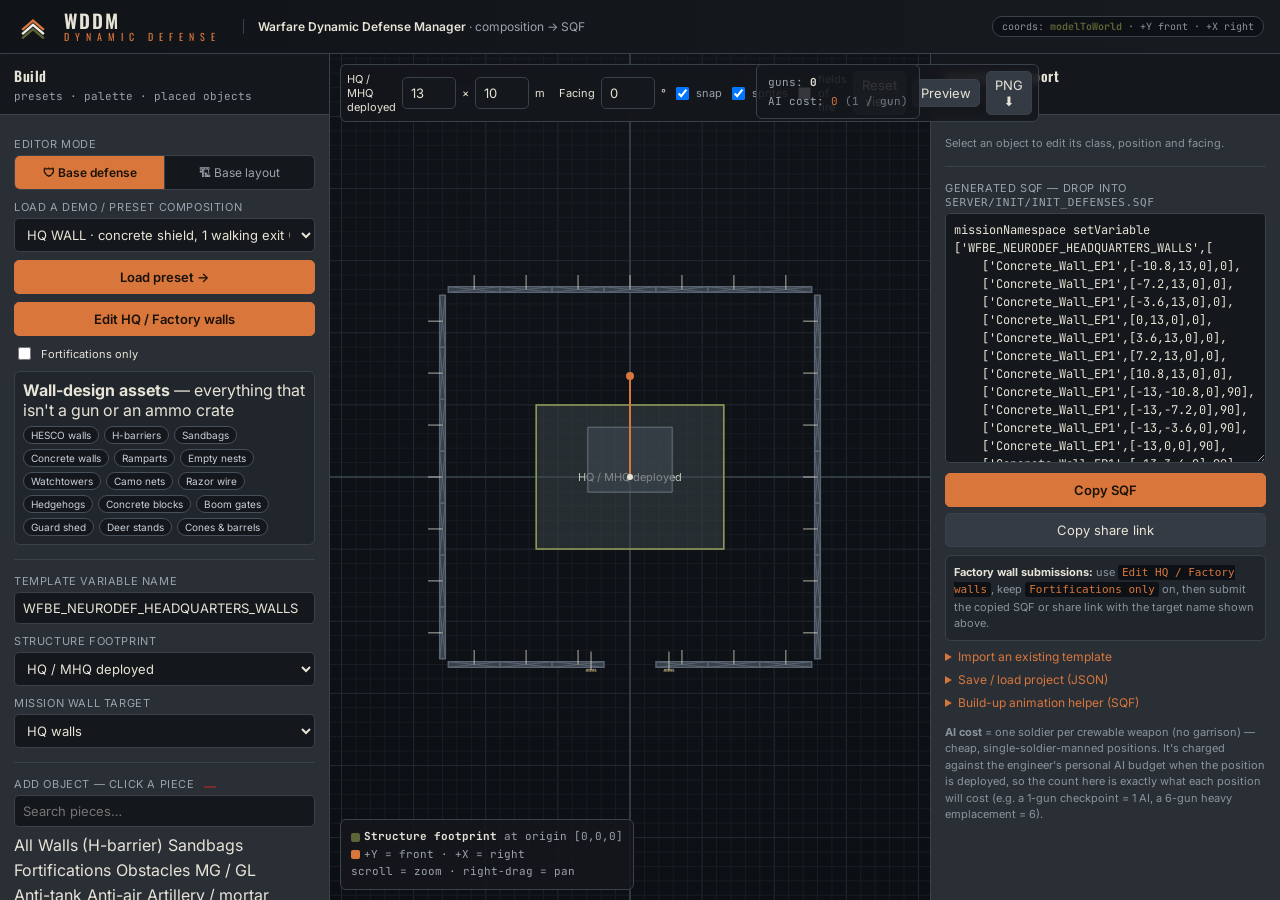
==== index.html @ ba1d8d40 "feat: inline thumbnail piece picker replaces native select" ====
<!DOCTYPE html>
<html lang="en">
<head>
<meta charset="UTF-8">
<meta name="viewport" content="width=device-width, initial-scale=1.0">
<title>WDDM — Warfare Dynamic Defense Manager</title>
<link rel="icon" type="image/png" sizes="32x32" href="assets/brand/favicon/favicon-32.png">
<link rel="icon" href="assets/brand/favicon/favicon.ico">
<meta name="description" content="Browser-based top-down composition editor for Arma Warfare defense templates — drag-and-drop layout, live SQF export, crew-cost estimator. Offline, single-file, MIT.">
<meta property="og:title" content="WDDM — Warfare Dynamic Defense Manager">
<meta property="og:description" content="Visual composition editor for Arma Warfare defense templates. Drag, rotate, export SQF.">
<meta property="og:image" content="docs/img/banner.png">
<meta property="og:type" content="website">
<link rel="preconnect" href="https://fonts.googleapis.com">
<link rel="preconnect" href="https://fonts.gstatic.com" crossorigin>
<link href="https://fonts.googleapis.com/css2?family=Oswald:wght@400;500;600&family=Inter:wght@400;500;600&family=JetBrains+Mono:wght@400;500&display=swap" rel="stylesheet">
<style>
  :root{
    --gunmetal:#14171B; --steel:#2A2F36; --steel2:#343b44;
    --olive:#5C6536; --bone:#E7E3D6; --orange:#D9763C; --orange-deep:#B85F2A;
    --chalk:#F2EFE8; --line:#39414b; --danger:#c0392b;
  }
  *{box-sizing:border-box}
  html,body{margin:0;height:100%;font-family:Inter,system-ui,Segoe UI,Arial,sans-serif;background:var(--gunmetal);color:var(--bone);overflow:hidden}
  h1,h2{font-family:Oswald,Inter,sans-serif;font-weight:600;letter-spacing:.5px;margin:0}
  /* ---- Brand bar ---- */
  .brandbar{height:54px;display:flex;align-items:center;gap:14px;padding:0 16px;
    background:linear-gradient(90deg,#101317 0%,#171b20 100%);border-bottom:1px solid var(--line);position:relative;z-index:5}
  .brandbar .mark{width:34px;height:34px;flex:0 0 auto}
  .brandbar .word{display:flex;flex-direction:column;line-height:1}
  .brandbar .word .t1{font-family:Oswald,sans-serif;font-weight:600;font-size:19px;letter-spacing:2px;color:var(--bone)}
  .brandbar .word .t2{font-family:Oswald,sans-serif;font-weight:400;font-size:10px;letter-spacing:6px;color:var(--orange);margin-top:2px}
  .brandbar .tool{margin-left:8px;padding-left:14px;border-left:1px solid var(--line);font-size:12px;color:#9aa3ad}
  .brandbar .tool b{color:var(--bone);font-weight:600}
  .brandbar .spacer{flex:1}
  .brandbar .chip{font-family:'JetBrains Mono',monospace;font-size:10px;color:#8b939c;border:1px solid var(--line);
    border-radius:10px;padding:3px 9px;background:#0d1014}
  .brandbar .chip b{color:var(--olive)}
  .app{display:grid;grid-template-columns:330px 1fr 350px;height:calc(100% - 54px)}
  .panel{background:var(--steel);border-right:1px solid var(--line);display:flex;flex-direction:column;min-height:0}
  .panel.right{border-right:none;border-left:1px solid var(--line)}
  .panel header{padding:11px 14px;border-bottom:1px solid var(--line);background:var(--gunmetal)}
  .panel header h2{font-size:14px}
  .panel header .sub{font-size:11px;color:#9aa3ad;margin-top:3px;font-family:'JetBrains Mono',monospace}
  .scroll{overflow:auto;padding:12px 14px;flex:1;min-height:0}
  .stage{position:relative;background:radial-gradient(120% 120% at 50% 0%,#11151a 0%,#0b0e12 100%);min-height:0}
  canvas{display:block;width:100%;height:100%;cursor:crosshair}
  label{display:block;font-size:11px;text-transform:uppercase;letter-spacing:.6px;color:#9aa3ad;margin:10px 0 4px}
  input,select,textarea,button{font-family:inherit;font-size:13px}
  input[type=text],input[type=number],select,textarea{
    width:100%;background:var(--gunmetal);border:1px solid var(--line);color:var(--bone);
    border-radius:5px;padding:7px 8px;outline:none}
  input:focus,select:focus,textarea:focus{border-color:var(--orange)}
  textarea{resize:vertical;font-family:'JetBrains Mono',ui-monospace,monospace;font-size:12px;line-height:1.5}
  button{cursor:pointer;background:var(--steel2);color:var(--bone);border:1px solid var(--line);border-radius:5px;padding:8px 10px}
  button:hover{border-color:var(--orange)}
  button.primary{background:var(--orange);border-color:var(--orange);color:#1a1208;font-weight:600}
  button.primary:hover{background:var(--orange-deep);border-color:var(--orange-deep)}
  button.danger{border-color:var(--danger);color:#e88}
  button.danger:hover{background:var(--danger);color:#fff}
  .row{display:flex;gap:8px}.row>*{flex:1}
  .btnbar{display:flex;gap:8px;flex-wrap:wrap;margin-top:10px}
  .obj-list{list-style:none;margin:0;padding:0}
  .obj-list li{padding:7px 8px;border:1px solid var(--line);border-radius:5px;margin-bottom:6px;cursor:pointer;
    display:flex;justify-content:space-between;align-items:center;gap:6px;background:var(--gunmetal)}
  .obj-list li.sel{border-color:var(--orange);background:#1c1a14}
  .obj-list li .nm{font-family:'JetBrains Mono',monospace;font-size:11px;white-space:nowrap;overflow:hidden;text-overflow:ellipsis}
  .obj-list li .xy{font-size:10px;color:#8b939c;font-family:'JetBrains Mono',monospace;white-space:nowrap}
  .hint{font-size:11px;color:#8b939c;line-height:1.5;margin-top:8px}
  .hint code{background:#0d1014;padding:1px 4px;border-radius:3px;color:var(--orange)}
  .modebox{border:1px solid var(--line);border-radius:6px;background:#20262c;padding:8px;margin-top:8px}
  .modebox.active{border-color:var(--orange);background:#251f18;color:#b8c0c8}
  .modebox b{color:var(--bone)}
  .asset-list{display:flex;flex-wrap:wrap;gap:5px;margin-top:6px}
  .asset-list span{font-size:10px;border:1px solid #46505b;border-radius:10px;padding:2px 7px;color:#c8d0d8;background:#14171B}
  .inline-check{display:flex;align-items:center;gap:7px;margin:8px 0 0;text-transform:none;letter-spacing:0;color:var(--bone)}
  .inline-check input{width:auto}
  .grid3{display:grid;grid-template-columns:1fr 1fr 1fr;gap:8px}
  .badge{display:inline-block;font-size:10px;background:var(--olive);color:var(--chalk);padding:1px 6px;border-radius:10px;margin-left:6px}
  .toolbar{position:absolute;top:10px;left:10px;display:flex;gap:6px;background:rgba(20,23,27,.86);
    border:1px solid var(--line);border-radius:6px;padding:6px;backdrop-filter:blur(4px);font-size:11px;align-items:center}
  .toolbar button{padding:5px 8px}
  .legend{position:absolute;bottom:10px;left:10px;background:rgba(20,23,27,.86);border:1px solid var(--line);
    border-radius:6px;padding:8px 10px;font-size:11px;color:#9aa3ad;font-family:'JetBrains Mono',monospace;line-height:1.6}
  .legend b{color:var(--bone)}
  .swatch{display:inline-block;width:9px;height:9px;border-radius:2px;vertical-align:middle;margin-right:4px}
  .crewbox{position:absolute;top:10px;right:10px;background:rgba(20,23,27,.86);border:1px solid var(--line);
    border-radius:6px;padding:8px 11px;font-size:11px;font-family:'JetBrains Mono',monospace;line-height:1.7;color:#9aa3ad}
  .crewbox b{color:var(--bone)} .crewbox .ai{color:var(--orange)}
  .divider{height:1px;background:var(--line);margin:14px 0}
  .segmented{display:flex;border:1px solid var(--line);border-radius:6px;overflow:hidden;margin-top:4px}
  .segmented button{flex:1;border:none;border-radius:0;background:var(--gunmetal);padding:9px 6px;font-size:12px;color:#9aa3ad}
  .segmented button+button{border-left:1px solid var(--line)}
  .segmented button:hover{color:var(--bone)}
  .segmented button.on{background:var(--orange);color:#1a1208;font-weight:600}
  .copybtn{margin-top:6px}
  .warn{color:var(--orange)}
  details{margin-top:8px}
  summary{cursor:pointer;font-size:12px;color:var(--orange)}
  ::-webkit-scrollbar{width:10px;height:10px}
  ::-webkit-scrollbar-thumb{background:var(--steel2);border-radius:6px}
  ::-webkit-scrollbar-track{background:transparent}
  .pick-search{display:flex;align-items:center;gap:7px;margin-top:4px}
  .pick-search input{flex:1}
  .pick-cats{display:flex;flex-wrap:wrap;gap:5px;margin:8px 0}
  .pick-cats .chip{cursor:pointer}
  .pick-scroll{max-height:264px;overflow:auto;border:1px solid var(--line);border-radius:6px;padding:6px;background:#0e1115}
  .pick-cat-h{font-size:10px;text-transform:uppercase;letter-spacing:.6px;color:#9aa3ad;margin:6px 2px 4px}
  .pick-grid{display:grid;grid-template-columns:repeat(3,1fr);gap:6px}
  .pick-tile{position:relative;padding:0;border:1px solid var(--line);border-radius:5px;background:var(--gunmetal);
    cursor:pointer;overflow:hidden;display:flex;flex-direction:column}
  .pick-tile:hover{border-color:var(--orange)}
  .pick-tile img{width:100%;height:52px;object-fit:contain;background:#11141a;display:block}
  .pick-lab{font-family:'JetBrains Mono',monospace;font-size:9px;color:#c8d0d8;padding:3px 4px;
    white-space:nowrap;overflow:hidden;text-overflow:ellipsis;border-top:1px solid var(--steel);text-align:left}
  .pick-wpn{position:absolute;top:2px;right:2px;background:rgba(20,23,27,.85);color:var(--orange);
    font-size:9px;border-radius:8px;padding:0 5px;line-height:15px}
  .pick-empty{font-size:11px;color:#8b939c;padding:10px}
  .modal-back{position:fixed;inset:0;background:rgba(8,10,13,.6);display:none;align-items:center;
    justify-content:center;z-index:30;backdrop-filter:blur(3px)}
  .modal-back.open{display:flex}
  .modal{width:760px;max-width:94vw;max-height:86vh;background:var(--steel);border:1px solid var(--line);
    border-radius:8px;display:flex;flex-direction:column;overflow:hidden}
  .modal-head{display:flex;align-items:center;gap:10px;padding:10px 12px;border-bottom:1px solid var(--line);background:var(--gunmetal)}
  .modal-head h2{font-size:15px}.modal-head .x{cursor:pointer;color:#9aa3ad;font-size:20px;line-height:1;background:none;border:none}
  .modal-body{display:flex;min-height:0;flex:1}
  .modal-side{width:150px;border-right:1px solid var(--line);overflow:auto;padding:8px 6px;display:flex;flex-direction:column;gap:3px}
  .modal-side .chip{cursor:pointer;text-align:left}
  .modal-grid-wrap{flex:1;overflow:auto;padding:10px}
  .modal .pick-grid{grid-template-columns:repeat(5,1fr)}
</style>
</head>
<body>

<!-- ====== Brand bar ====== -->
<div class="brandbar">
  <svg class="mark" viewBox="0 0 96 96" aria-label="Miksuu's Warfare">
    <g fill="none" stroke-width="7" stroke-linecap="square" stroke-linejoin="miter">
      <polyline points="20,54 48,30 76,54" stroke="#D9763C"/>
      <polyline points="20,66 48,42 76,66" stroke="#F2EFE8"/>
      <polyline points="20,78 48,54 76,78" stroke="#5C6536"/>
    </g>
  </svg>
  <div class="word"><span class="t1">WDDM</span><span class="t2">DYNAMIC DEFENSE</span></div>
  <div class="tool"><b>Warfare Dynamic Defense Manager</b> · composition → SQF</div>
  <div class="spacer"></div>
  <div class="chip">coords: <b>modelToWorld</b> · +Y front · +X right</div>
</div>

<div class="app">

  <!-- LEFT: presets + palette + objects -->
  <div class="panel">
    <header>
      <h2>Build</h2>
      <div class="sub">presets · palette · placed objects</div>
    </header>
    <div class="scroll">
      <label>Editor mode</label>
      <div class="segmented">
        <button id="modeDefense" class="on" title="Design defenses, walls and emplacements around one structure">🛡 Base defense</button>
        <button id="modeBase" title="Lay out a whole base — barracks, factories, radars — around the HQ">🏗 Base layout</button>
      </div>

      <label>Load a demo / preset composition</label>
      <select id="preset"></select>
      <button class="primary" id="loadPreset" style="width:100%;margin-top:8px">Load preset →</button>
      <div id="defenseCtrlsA">
      <button class="primary" id="wallModeBtn" style="width:100%;margin-top:8px">Edit HQ / Factory walls</button>
      <label class="inline-check" title="Filters the palette to empty fortification objects and blocks known guns/ammo while wall mode is active">
        <input id="fortOnly" type="checkbox"> Fortifications only
      </label>
      <div class="modebox" id="wallModeInfo">
        <b>Wall-design assets</b> — everything that isn't a gun or an ammo crate
        <div class="asset-list">
          <span>HESCO walls</span><span>H-barriers</span><span>Sandbags</span><span>Concrete walls</span>
          <span>Ramparts</span><span>Empty nests</span><span>Watchtowers</span><span>Camo nets</span>
          <span>Razor wire</span><span>Hedgehogs</span><span>Concrete blocks</span><span>Boom gates</span>
          <span>Guard shed</span><span>Deer stands</span><span>Cones &amp; barrels</span>
        </div>
      </div>
      </div><!-- /defenseCtrlsA -->

      <div class="divider"></div>

      <label>Template variable name</label>
      <input id="tplName" type="text" value="WFBE_NEURODEF_BARRACKS_WALLS">

      <div id="defenseCtrlsB">
      <label style="margin-top:10px">Structure footprint</label>
      <select id="structureType">
        <option value="pad">Generic deploy pad</option>
        <option value="hq">HQ / MHQ deployed</option>
        <option value="barracks">Barracks</option>
        <option value="light">Light Factory</option>
        <option value="heavy">Heavy Factory</option>
        <option value="aircraft">Aircraft Factory</option>
        <option value="commandcenter">Command Center</option>
        <option value="servicepoint">Service Point</option>
        <option value="radar">Artillery Radar</option>
        <option value="reserve">Reserve</option>
        <option value="uav">UAV Terminal</option>
      </select>

      <label style="margin-top:10px">Mission wall target</label>
      <select id="missionTarget">
        <option value="custom">Custom / position template</option>
        <option value="hq">HQ walls</option>
        <option value="factory_all">All factory walls</option>
        <option value="factory_barracks">Barracks walls</option>
        <option value="factory_light">Light factory walls</option>
        <option value="factory_heavy">Heavy factory walls</option>
        <option value="factory_aircraft">Aircraft factory walls</option>
        <option value="commandcenter">Command Center walls</option>
        <option value="servicepoint">Service Point walls</option>
        <option value="radar">Artillery Radar walls</option>
        <option value="reserve">Reserve walls</option>
        <option value="uav">UAV Terminal walls</option>
      </select>
      </div><!-- /defenseCtrlsB -->

      <div class="divider"></div>

      <label>Add object — click a piece <span class="badge" id="auditBadge" style="background:#7a2d2d"></span></label>
      <div class="pick-search"><input id="pickSearch" type="text" placeholder="Search pieces…" autocomplete="off"></div>
      <div class="pick-cats" id="pickCats"></div>
      <div class="pick-scroll" id="pickGrid"></div>
      <div class="btnbar">
        <button id="browseAll">Browse all pieces…</button>
        <button id="addCustomBtn">+ Custom…</button>
      </div>

      <div class="divider"></div>

      <label>Placed objects <span class="badge" id="count">0</span></label>
      <ul class="obj-list" id="objList"></ul>

      <div class="hint">
        Click an object on the canvas or list to select. Drag the body to move,
        drag the handle to rotate. Arrow keys nudge (Shift = 1&nbsp;m).
        <br><b>🛡 Base defense</b> designs walls &amp; emplacements around one structure;
        <b>🏗 Base layout</b> plans the whole base — barracks, factories, radars — around the HQ.
      </div>
    </div>
  </div>

  <!-- CENTRE: canvas -->
  <div class="stage">
    <canvas id="cv"></canvas>
    <div class="toolbar">
      <span id="parentLabel">Deploy pad</span>
      <input id="pW" type="number" step="0.5" value="14" style="width:54px">×
      <input id="pD" type="number" step="0.5" value="14" style="width:54px">m
      <span style="margin-left:8px">Facing</span>
      <input id="parentDir" type="number" step="5" value="0" style="width:54px">°
      <label style="display:flex;align-items:center;gap:4px;margin:0;text-transform:none;letter-spacing:0">
        <input id="snap" type="checkbox" checked style="width:auto"> snap
      </label>
      <label style="display:flex;align-items:center;gap:4px;margin:0;text-transform:none;letter-spacing:0" title="Show generated sprites where available, else procedural glyphs">
        <input id="useSprites" type="checkbox" checked style="width:auto"> sprites
      </label>
      <label style="display:flex;align-items:center;gap:4px;margin:0;text-transform:none;letter-spacing:0" title="Weapon firing arcs — indicative ranges, not to scale">
        <input id="fofToggle" type="checkbox" style="width:auto"> fields of fire
      </label>
      <button id="resetView">Reset view</button>
      <button id="previewBtn" title="Clean render — hides grid, axes, handles and selection so you see the layout as it will read in-game">Preview</button>
      <button id="snapBtn" title="Download the current view as a PNG image — handy for Discord submissions">PNG ⬇</button>
    </div>
    <div class="crewbox" id="crewbox">
      <div><span id="cWpnLabel">guns</span>: <b id="cWpn">0</b></div>
      <div><span id="cAILabel">AI cost</span>: <span class="ai" id="cAI">0</span> <span id="cAInote" style="color:#6f7780"></span></div>
    </div>
    <div class="legend">
      <div><span class="swatch" style="background:#5C6536"></span><b>Structure footprint</b> at origin [0,0,0]</div>
      <div><span class="swatch" style="background:#D9763C"></span>+Y = front · +X = right</div>
      <div>scroll = zoom · right-drag = pan</div>
    </div>
  </div>

  <!-- RIGHT: inspector + export -->
  <div class="panel right">
    <header>
      <h2>Inspector & Export</h2>
      <div class="sub" id="selName">no selection</div>
    </header>
    <div class="scroll">
      <div id="inspector" style="display:none">
        <label>Classname <span id="iClassWarn" class="warn" style="display:none" title="Not found in the Arma 2 base-game config">⚠ unknown</span></label>
        <input id="iClass" type="text" list="classlist" autocomplete="off">
        <datalist id="classlist"></datalist>
        <img id="iThumb" alt="" style="display:none;max-width:100%;max-height:110px;margin:4px 0;border:1px solid #2a2f36;border-radius:4px;background:#11141a">
        <div class="grid3">
          <div><label>X (right)</label><input id="iX" type="number" step="0.25"></div>
          <div><label>Y (front)</label><input id="iY" type="number" step="0.25"></div>
          <div><label>Z <span title="ignored" class="warn">⚠</span></label><input id="iZ" type="number" step="0.25"></div>
        </div>
        <label>Relative direction (stored value)</label>
        <input id="iDir" type="number" step="5">
        <div class="btnbar">
          <button id="dupBtn">Duplicate</button>
          <button id="mirrorBtn">Mirror X</button>
          <button class="danger" id="delBtn">Delete</button>
        </div>
        <div class="hint">
          Z is shown for completeness but <b>CreateDefenseTemplate flattens every object to the ground</b>
          (<code>_toWorld set [2,0]</code>) — Z has no effect for template-spawned objects.
        </div>
      </div>
      <div id="noSel" class="hint">Select an object to edit its class, position and facing.</div>

      <div class="divider"></div>

      <label>Generated SQF — drop into <code>Server/Init/Init_Defenses.sqf</code></label>
      <textarea id="out" rows="13" readonly></textarea>
      <button class="primary copybtn" id="copyBtn" style="width:100%">Copy SQF</button>
      <button class="copybtn" id="shareBtn" style="width:100%;margin-top:6px" title="Copy a link that opens this exact layout — great for Discord">Copy share link</button>
      <div class="hint modebox">
        <b>Factory wall submissions:</b> use <code>Edit HQ / Factory walls</code>, keep <code>Fortifications only</code> on,
        then submit the copied SQF or share link with the target name shown above.
      </div>

      <details>
        <summary>Import an existing template</summary>
        <div class="hint">Paste the entries inside the outer <code>[ ... ]</code> and load.</div>
        <textarea id="importBox" rows="5" placeholder="['Land_HBarrier_large',[8,0,0],90],&#10;['Land_HBarrier_large',[8,10,0],90]"></textarea>
        <button id="importBtn" style="width:100%;margin-top:6px">Load into editor</button>
      </details>

      <details>
        <summary>Save / load project (JSON)</summary>
        <div class="btnbar">
          <button id="saveJson">Download .json</button>
          <button id="loadJson">Load .json</button>
        </div>
      </details>

      <details>
        <summary>Build-up animation helper (SQF)</summary>
        <div class="hint">
          Spawns a template with the same <b>rise-from-the-ground construction animation</b> the stock
          Warfare factories play. Save as <code>CreateDefenseTemplateAnimated.sqf</code> and call it
          exactly like <code>CreateDefenseTemplate</code>: <code>[_origin, _template] call ...</code>
        </div>
        <textarea id="animHelper" rows="12" readonly>// CreateDefenseTemplateAnimated.sqf
// Like CreateDefenseTemplate, but each object rises out of the ground
// over ~4 s — the stock Warfare factory build-up look.
// [_originObject, _templateArray] call ...; returns the created objects.
private ["_origin","_template","_dir","_created"];
_origin   = _this select 0;
_template = _this select 1;
_dir = getDir _origin;
_created = [];
{
    private ["_obj","_relPos","_relDir","_o","_world","_h"];
    _obj = _x select 0; _relPos = _x select 1; _relDir = _x select 2;
    _o = createVehicle [_obj, [0,0,0], [], 0, "NONE"];
    _world = _origin modelToWorld _relPos;
    _world set [2, 0];
    _o setDir (_dir - _relDir);
    _h = abs ((boundingBoxReal _o select 0) select 2) + ((boundingBoxReal _o select 1) select 2);
    if (_h < 1) then { _h = 1 };
    _o setPos [_world select 0, _world select 1, -_h];   // start buried
    _created = _created + [_o];
    [_o, _h, _world] spawn {
        private ["_o","_h","_world","_t"];
        _o = _this select 0; _h = _this select 1; _world = _this select 2;
        _t = 0;
        while {_t < 1} do {
            _t = _t + 0.025;                              // ~4 s total rise
            _o setPos [_world select 0, _world select 1, -_h * (1 - _t)];
            sleep 0.1;
        };
        _o setPos [_world select 0, _world select 1, 0];  // settle flush
    };
} forEach _template;
_created</textarea>
        <button id="copyAnimBtn" style="width:100%;margin-top:6px">Copy helper</button>
      </details>

      <div class="hint" style="margin-top:14px">
        <b>AI cost</b> = one soldier per crewable weapon (no garrison) — cheap, single-soldier-manned positions.
        It's charged against the engineer's personal AI budget when the position is deployed, so the count here
        is exactly what each position will cost (e.g. a 1-gun checkpoint = 1 AI, a 6-gun heavy emplacement = 6).
      </div>
    </div>
  </div>
</div>

<script>
/* ===================================================================
   Class catalogue.  style drives the on-canvas texture; cat drives the
   crew estimate.  size = [width along local X, depth along local Y].
   =================================================================== */
/* ===================================================================
   Component 0 — MEASUREMENT ACCURACY.
   size = ground/COLLISION footprint [Xwidth, Ydepth] in real metres
          (drives spacing intuition, 0.5m snap, hit-testing, selection).
   art  = OPTIONAL full VISUAL span incl. barrel/trail (sprite/glyph draws
          to this; defaults to size when omitted). +Y = front (firing axis).
   Values are real-world equipment dimensions (Phase A, RESEARCH.md /
   manufacturer specs). Phase B: lock to the engine's own boundingBoxReal
   via a one-off server dump (optional, user-run).
   =================================================================== */
const CATALOG = [
  // --- Walls / H-barriers (HESCO/H-barrier segments) ---
  {grp:'Walls (H-barrier)', cls:'Land_HBarrier_large',       size:[5,1.2],  style:'hbarrier'},
  {grp:'Walls (H-barrier)', cls:'Land_HBarrier5',            size:[5,1.2],  style:'hbarrier'},
  {grp:'Walls (H-barrier)', cls:'Land_HBarrier3',            size:[3,1.2],  style:'hbarrier'},
  {grp:'Walls (H-barrier)', cls:'Land_HBarrier_corner',      size:[2.5,2.5],style:'hbarrier'},
  // --- Sandbags (fort_bagfence series ≈ 2.85m long segment; round ≈ 3m ring) ---
  {grp:'Sandbags',          cls:'Land_fort_bagfence_long',   size:[2.85,0.5],style:'sandbag'},
  {grp:'Sandbags',          cls:'Land_fort_bagfence_corner', size:[1.5,1.5], style:'sandbag'},
  {grp:'Sandbags',          cls:'Land_fort_bagfence_round',  size:[3,3],     style:'sandbag'},
  {grp:'Sandbags',          cls:'Land_BagFenceLong',         size:[2.5,0.4], style:'sandbag'},
  {grp:'Sandbags',          cls:'Land_BagFenceShort',        size:[1.2,0.4], style:'sandbag'},
  // --- Fortifications ---
  {grp:'Fortifications',    cls:'Land_fortified_nest_small_EP1',size:[3.5,3.5],style:'nest'},
  {grp:'Fortifications',    cls:'Land_fortified_nest_small', size:[3.5,3.5], style:'nest'},
  {grp:'Fortifications',    cls:'Land_fort_watchtower_EP1',  size:[2.5,2.5], style:'tower'},
  {grp:'Fortifications',    cls:'Land_fort_watchtower',      size:[2.5,2.5], style:'tower'},
  {grp:'Fortifications',    cls:'Land_CamoNetVar_EAST',      size:[7,7],     style:'camo'},
  {grp:'Fortifications',    cls:'Land_CamoNetVar_NATO',      size:[7,7],     style:'camo'},
  // --- Obstacles ---
  {grp:'Obstacles',        cls:'Fort_RazorWire',            size:[8,0.6],   style:'wire'},
  {grp:'Obstacles',        cls:'Hedgehog',                  size:[2,2],     style:'hedgehog'}, // Czech hedgehog ≈ 2m
  {grp:'Obstacles',        cls:'Land_CncBlock_Stripes',     size:[1,1],     style:'cnc'},
  {grp:'Obstacles',        cls:'Land_CncBlock',             size:[1,1],     style:'cnc'},
  {grp:'Obstacles',        cls:'RoadCone_L_EP1',            size:[0.5,0.5], style:'cone'},
  // --- MG / GL (1 crew). M2 on M3 tripod ≈ 1.6×1.9; DShKM wheeled ≈ 1.4×1.9 ---
  {grp:'MG / GL',          cls:'M2StaticMG',                size:[1.6,1.9], style:'mg', cat:'mg'},
  {grp:'MG / GL',          cls:'M2HD_mini_TripodCamo_US',   size:[1.6,1.9], style:'mg', cat:'mg'},
  {grp:'MG / GL',          cls:'DSHKM_TK_INS_EP1',          size:[1.4,1.9], style:'mg', cat:'mg'},
  {grp:'MG / GL',          cls:'KORD_high_TK_EP1',          size:[1.4,1.9], style:'mg', cat:'mg'},
  {grp:'MG / GL',          cls:'MK19_TriPod_US_EP1',        size:[1.6,1.7], style:'gl', cat:'gl'},
  {grp:'MG / GL',          cls:'AGS_TK_EP1',                size:[1.2,1.4], style:'gl', cat:'gl'},
  // --- Anti-tank (1 crew). TOW M220 ≈ 1.8; Metis tiny; SPG-9 long barrel ---
  {grp:'Anti-tank',        cls:'TOW_TriPod_US_EP1',         size:[1.8,1.8], style:'at', cat:'at'},
  {grp:'Anti-tank',        cls:'Metis_TK_EP1',              size:[0.9,1.0], style:'at', cat:'at'},
  {grp:'Anti-tank',        cls:'SPG9_TK_INS_EP1',           size:[1.0,1.2], art:[1.0,2.3], style:'at', cat:'at'}, // 2.1m barrel
  // --- Anti-air (1 crew). Stinger/Igla pods small; ZU-23-2 ≈ 2.9×4.6 ---
  {grp:'Anti-air',         cls:'Stinger_Pod_US_EP1',        size:[1.4,1.4], style:'aa', cat:'aa'},
  {grp:'Anti-air',         cls:'Igla_AA_pod_TK_EP1',        size:[1.1,1.1], style:'aa', cat:'aa'},
  {grp:'Anti-air',         cls:'ZU23_TK_EP1',               size:[2.9,2.7], art:[2.9,4.6], style:'aa', cat:'aa'}, // twin barrels fwd
  // --- Artillery (2 crew real, 1 gunner seat). Long barrels → art span ---
  {grp:'Artillery / mortar',cls:'M119_US_EP1',              size:[2.0,3.6], art:[2.0,6.3], style:'arty', cat:'arty'}, // 105mm, split trails + barrel
  {grp:'Artillery / mortar',cls:'D30_TK_EP1',               size:[3.0,3.0], art:[3.0,6.0], style:'arty', cat:'arty'}, // 122mm, 3-leg + barrel (est; lock via boundingBoxReal)
  {grp:'Artillery / mortar',cls:'M252_US_EP1',              size:[1.0,1.0], style:'mortar', cat:'mortar'},
  {grp:'Artillery / mortar',cls:'2b14_82mm_TK_EP1',         size:[1.0,1.0], style:'mortar', cat:'mortar'},
  // --- Ammo / logistics (crates ≈ 1.0×0.6) ---
  {grp:'Ammo / logistics', cls:'USLaunchers_EP1',           size:[1.0,0.6], style:'ammo'},
  {grp:'Ammo / logistics', cls:'USBasicAmmunitionBox_EP1',  size:[1.0,0.6], style:'ammo'},
  {grp:'Ammo / logistics', cls:'TKVehicleBox_EP1',          size:[1.0,0.6], style:'ammo'},
  {grp:'Ammo / logistics', cls:'TKBasicAmmunitionBox_EP1',  size:[1.0,0.6], style:'ammo'},
  // === Catalog expansion (test/defense-catalog) — mission-valid classes for the big preset sheet ===
  // --- MG NESTS: fortified, gun + built-in sandbags = ONE object (FPS-light); 1 crew ---
  {grp:'MG nests',          cls:'WarfareBMGNest_M240_US_EP1', size:[4,4],    style:'nest', cat:'mg'},
  {grp:'MG nests',          cls:'RU_WarfareBMGNest_PK',       size:[4,4],    style:'nest', cat:'mg'},
  // --- Extra MG / GL (faction flavour) ---
  {grp:'MG / GL',           cls:'M2StaticMG_US_EP1',          size:[1.6,1.9],style:'mg', cat:'mg'},
  {grp:'MG / GL',           cls:'KORD_TK_EP1',                size:[1.4,1.9],style:'mg', cat:'mg'},
  {grp:'MG / GL',           cls:'BAF_GPMG_Minitripod_W',      size:[1.4,1.7],style:'mg', cat:'mg'},
  {grp:'MG / GL',           cls:'BAF_L2A1_Tripod_W',          size:[1.6,1.9],style:'mg', cat:'mg'},
  {grp:'MG / GL',           cls:'BAF_GMG_Tripod_W',           size:[1.6,1.7],style:'gl', cat:'gl'},
  // --- HESCO multi-section walls: ONE object = a long wall (FPS-light vs stitching H-barriers) ---
  {grp:'HESCO walls',       cls:'Base_WarfareBBarrier5x',     size:[12,1.2], style:'hbarrier'},
  {grp:'HESCO walls',       cls:'Base_WarfareBBarrier10x',    size:[24,1.2], style:'hbarrier'},
  {grp:'HESCO walls',       cls:'US_WarfareBBarrier5x_EP1',   size:[12,1.2], style:'hbarrier'},
  {grp:'HESCO walls',       cls:'US_WarfareBBarrier10x_EP1',  size:[24,1.2], style:'hbarrier'},
  {grp:'HESCO walls',       cls:'US_WarfareBBarrier10xTall_EP1',size:[24,1.6],style:'hbarrier'},
  {grp:'HESCO walls',       cls:'TK_WarfareBBarrier5x_EP1',   size:[12,1.2], style:'hbarrier'},
  {grp:'HESCO walls',       cls:'TK_WarfareBBarrier10x_EP1',  size:[24,1.2], style:'hbarrier'},
  {grp:'HESCO walls',       cls:'TK_WarfareBBarrier10xTall_EP1',size:[24,1.6],style:'hbarrier'},
  // --- Concrete wall (HQ / chicanes) ---
  {grp:'Walls (H-barrier)', cls:'Concrete_Wall_EP1',          size:[3.6,0.4],style:'cnc'},
  // --- Big fortifications ---
  {grp:'Fortifications',    cls:'Land_fortified_nest_big',    size:[5,5],    style:'nest'},
  {grp:'Fortifications',    cls:'Land_fort_rampart',          size:[6,2],    style:'sandbag'},
  {grp:'Fortifications',    cls:'Land_fort_artillery_nest',   size:[7,7],    style:'sandbag'},
  {grp:'Fortifications',    cls:'Land_Fort_Watchtower',       size:[3,3],    style:'tower'},
  {grp:'Fortifications',    cls:'Land_Ind_IlluminantTower',   size:[2,2],    style:'tower'},
  // --- Camo nets (faction) ---
  {grp:'Fortifications',    cls:'Land_CamoNet_NATO',          size:[7,7],    style:'camo'},
  {grp:'Fortifications',    cls:'Land_CamoNetB_NATO',         size:[9,9],    style:'camo'},
  {grp:'Fortifications',    cls:'Land_CamoNet_EAST',          size:[7,7],    style:'camo'},
  {grp:'Fortifications',    cls:'Land_CamoNetB_EAST',         size:[9,9],    style:'camo'},
  // === Catalog expansion 2 — checkpoint & base props (classnames verified vs A2/OA object lists) ===
  {grp:'Checkpoint props',  cls:'Land_BarGate2',              size:[5.5,0.4],style:'cnc'},   // boom gate
  {grp:'Checkpoint props',  cls:'ZavoraAnim',                 size:[5,0.4],  style:'cnc'},   // animated boom barrier
  {grp:'Checkpoint props',  cls:'Land_GuardShed',             size:[2.5,2.5],style:'tower'}, // guard shack
  {grp:'Checkpoint props',  cls:'Land_Fire_barrel',           size:[0.6,0.6],style:'cone'},
  {grp:'Checkpoint props',  cls:'SearchLight_US_EP1',         size:[1.2,1.4],style:'search', cat:'search'}, // manned (1 AI)
  {grp:'Checkpoint props',  cls:'SearchLight_TK_EP1',         size:[1.2,1.4],style:'search', cat:'search'}, // manned (1 AI)
  {grp:'Fortifications',    cls:'Land_Misc_deerstand',        size:[2,2],    style:'tower'}, // wooden obs tower
  {grp:'Fortifications',    cls:'Fort_Barricade',             size:[4,2],    style:'sandbag'}, // sandbag barricade + net
  {grp:'Walls (H-barrier)', cls:'Land_HBarrier1',             size:[1.2,1.2],style:'hbarrier'}, // single HESCO cell
  {grp:'Ammo / logistics',  cls:'RUBasicAmmunitionBox',       size:[1.0,0.6],style:'ammo'},
  {grp:'Ammo / logistics',  cls:'RUVehicleBox',               size:[1.0,0.6],style:'ammo'},
  // ===== Items-repo expansion: defense/fortification additions =====
  // ---------- Walls (extra) ----------
  {grp:'Walls (extra)',  cls:'Fort_StoneWall_EP1',           size:[5,0.5],  style:'cnc'},
  {grp:'Walls (extra)',  cls:'Land_CncBlock_D',              size:[1,1],    style:'cnc'},
  {grp:'Walls (extra)',  cls:'Land_Dam_Barrier_40',          size:[20,1.2], style:'hbarrier'},
  {grp:'Walls (extra)',  cls:'Base_WarfareBBarrier10xTall',  size:[10,1.2], style:'hbarrier'},
  // ---------- Obstacles (OA) ----------
  {grp:'Obstacles (OA)', cls:'Hedgehog_EP1',        size:[2,2],   style:'hedgehog'},
  {grp:'Obstacles (OA)', cls:'Fort_Barricade_EP1',  size:[3,0.6], style:'wire'},
  {grp:'Obstacles (OA)', cls:'Land_RedWhiteBarrier',size:[2,0.4], style:'cone'},
  {grp:'Obstacles (OA)', cls:'RoadBarrier_light',   size:[2,0.3], style:'cone'},
  {grp:'Obstacles (OA)', cls:'RoadBarrier_long',    size:[4,0.3], style:'cone'},
  // ---------- Trenches ----------
  {grp:'Trenches', cls:'Fort_EnvelopeBig',       size:[8,3], style:'sandbag'},
  {grp:'Trenches', cls:'Fort_EnvelopeBig_EP1',   size:[8,3], style:'sandbag'},
  {grp:'Trenches', cls:'Fort_EnvelopeSmall',     size:[5,2], style:'sandbag'},
  {grp:'Trenches', cls:'Fort_EnvelopeSmall_EP1', size:[5,2], style:'sandbag'},
  // ---------- MG nests (factions) ----------
  {grp:'MG nests (factions)', cls:'Fort_Nest_M240',               size:[3,3], style:'nest', cat:'mg'},
  {grp:'MG nests (factions)', cls:'USMC_WarfareBMGNest_M240',     size:[3,3], style:'nest', cat:'mg'},
  {grp:'MG nests (factions)', cls:'CDF_WarfareBMGNest_PK',        size:[3,3], style:'nest', cat:'mg'},
  {grp:'MG nests (factions)', cls:'GUE_WarfareBMGNest_PK',        size:[3,3], style:'nest', cat:'mg'},
  {grp:'MG nests (factions)', cls:'Ins_WarfareBMGNest_PK',        size:[3,3], style:'nest', cat:'mg'},
  {grp:'MG nests (factions)', cls:'WarfareBMGNest_PK_TK_EP1',     size:[3,3], style:'nest', cat:'mg'},
  {grp:'MG nests (factions)', cls:'WarfareBMGNest_PK_TK_GUE_EP1', size:[3,3], style:'nest', cat:'mg'},
  // ---------- Camo nets ----------
  {grp:'Camo nets', cls:'Land_CamoNet_NATO_EP1',    size:[8,8],   style:'camo'},
  {grp:'Camo nets', cls:'Land_CamoNetB_NATO_EP1',   size:[8,8],   style:'camo'},
  {grp:'Camo nets', cls:'Land_CamoNetVar_NATO_EP1', size:[10,10], style:'camo'},
  {grp:'Camo nets', cls:'Land_CamoNet_EAST_EP1',    size:[8,8],   style:'camo'},
  {grp:'Camo nets', cls:'Land_CamoNetB_EAST_EP1',   size:[8,8],   style:'camo'},
  {grp:'Camo nets', cls:'Land_CamoNetVar_EAST_EP1', size:[10,10], style:'camo'},
  // ---------- Castle ramparts ----------
  {grp:'Castle ramparts', cls:'Land_A_Castle_Wall1_20',      size:[20,1.5], style:'cnc'},
  {grp:'Castle ramparts', cls:'Land_A_Castle_Wall1_20_Turn', size:[14,14],  style:'cnc'},
  {grp:'Castle ramparts', cls:'Land_A_Castle_Wall1_Corner',  size:[3,3],    style:'cnc'},
  {grp:'Castle ramparts', cls:'Land_A_Castle_Wall1_End',     size:[3,1.5],  style:'cnc'},
  {grp:'Castle ramparts', cls:'Land_A_Castle_Wall2_30',      size:[30,1.5], style:'cnc'},
  {grp:'Castle ramparts', cls:'Land_A_Castle_Wall2_Corner',  size:[3,3],    style:'cnc'},
  {grp:'Castle ramparts', cls:'Land_A_Castle_Wall2_End',     size:[3,1.5],  style:'cnc'},
  {grp:'Castle ramparts', cls:'Land_A_Castle_WallS_10',      size:[10,1.5], style:'cnc'},
  {grp:'Castle ramparts', cls:'Land_A_Castle_WallS_End',     size:[3,1.5],  style:'cnc'},
  // ---------- Compound gates ----------
  {grp:'Compound gates', cls:'Land_Wall_Gate_Ind1_L',  size:[3,0.6], style:'cnc'},
  {grp:'Compound gates', cls:'Land_Wall_Gate_Ind1_R',  size:[3,0.6], style:'cnc'},
  {grp:'Compound gates', cls:'Land_Wall_Gate_Wood1',   size:[4,0.6], style:'cnc'},
  {grp:'Compound gates', cls:'Land_Wall_Gate_Village', size:[4,0.6], style:'cnc'},
  {grp:'Compound gates', cls:'Land_Wall_Gate_Kolchoz', size:[4,0.6], style:'cnc'},
  // ---------- Logistics (extra) ----------
  {grp:'Logistics (extra)', cls:'Fort_Crate_wood', size:[1,1], style:'box'},
  // === BASE-LAYOUT STRUCTURES (🏗 mode) — Warfare buildable base structures.  ===
  // Faction pattern <FACTION>_WarfareB<Building> from the BIS Warfare config; OA US_/TK_
  // variants carry _EP1 like the WarfareBBarrier classes above. "FieldhHospital" double-h
  // is BIS's own spelling. label = short name drawn on the canvas.
  {grp:'Base structures (WEST)', cls:'US_WarfareBBarracks_EP1',            size:[18,12], style:'structw', label:'Barracks'},
  {grp:'Base structures (WEST)', cls:'US_WarfareBLightFactory_EP1',        size:[22,14], style:'structw', label:'Light Fct'},
  {grp:'Base structures (WEST)', cls:'US_WarfareBHeavyFactory_EP1',        size:[28,16], style:'structw', label:'Heavy Fct'},
  {grp:'Base structures (WEST)', cls:'US_WarfareBAircraftFactory_EP1',     size:[30,18], style:'structw', label:'Aircraft Fct'},
  {grp:'Base structures (WEST)', cls:'US_WarfareBVehicleServicePoint_EP1', size:[16,8],  style:'structw', label:'Service Pt'},
  {grp:'Base structures (WEST)', cls:'US_WarfareBArtilleryRadar_EP1',      size:[10,10], style:'structw', label:'Arty Radar', icon:'radar'},
  {grp:'Base structures (WEST)', cls:'US_WarfareBAntiAirRadar_EP1',        size:[10,10], style:'structw', label:'AA Radar',   icon:'radar'},
  {grp:'Base structures (WEST)', cls:'US_WarfareBUAVterminal_EP1',         size:[10,8],  style:'structw', label:'UAV Term'},
  {grp:'Base structures (WEST)', cls:'US_WarfareBFieldhHospital_EP1',      size:[12,10], style:'structw', label:'Hospital'},
  {grp:'Base structures (EAST)', cls:'TK_WarfareBBarracks_EP1',            size:[18,12], style:'structe', label:'Barracks'},
  {grp:'Base structures (EAST)', cls:'TK_WarfareBLightFactory_EP1',        size:[22,14], style:'structe', label:'Light Fct'},
  {grp:'Base structures (EAST)', cls:'TK_WarfareBHeavyFactory_EP1',        size:[28,16], style:'structe', label:'Heavy Fct'},
  {grp:'Base structures (EAST)', cls:'TK_WarfareBAircraftFactory_EP1',     size:[30,18], style:'structe', label:'Aircraft Fct'},
  {grp:'Base structures (EAST)', cls:'TK_WarfareBVehicleServicePoint_EP1', size:[16,8],  style:'structe', label:'Service Pt'},
  {grp:'Base structures (EAST)', cls:'TK_WarfareBArtilleryRadar_EP1',      size:[10,10], style:'structe', label:'Arty Radar', icon:'radar'},
  {grp:'Base structures (EAST)', cls:'TK_WarfareBAntiAirRadar_EP1',        size:[10,10], style:'structe', label:'AA Radar',   icon:'radar'},
  {grp:'Base structures (EAST)', cls:'TK_WarfareBUAVterminal_EP1',         size:[10,8],  style:'structe', label:'UAV Term'},
  {grp:'Base structures (EAST)', cls:'TK_WarfareBFieldhHospital_EP1',      size:[12,10], style:'structe', label:'Hospital'},
  {grp:'Base structures (Neutral)', cls:'WarfareBDepot',                   size:[12,12], style:'structn', label:'Depot'},
  {grp:'Base structures (Neutral)', cls:'WarfareBCamp',                    size:[8,8],   style:'structn', label:'Camp'},
  // ---------- Faction base-building structures (Task 10 – second half) ----------
  {grp:'Base structures (USMC)', cls:'USMC_WarfareBAircraftFactory',      size:[30,18], style:'structw', label:'Aircraft Fct'},
  {grp:'Base structures (USMC)', cls:'USMC_WarfareBHeavyFactory',         size:[28,16], style:'structw', label:'Heavy Fct'},
  {grp:'Base structures (USMC)', cls:'USMC_WarfareBLightFactory',         size:[22,14], style:'structw', label:'Light Fct'},
  {grp:'Base structures (USMC)', cls:'USMC_WarfareBBarracks',             size:[18,12], style:'structw', label:'Barracks'},
  {grp:'Base structures (USMC)', cls:'USMC_WarfareBFieldhHospital',       size:[12,10], style:'structw', label:'Hospital'},
  {grp:'Base structures (USMC)', cls:'USMC_WarfareBArtilleryRadar',       size:[10,10], style:'structw', label:'Arty Radar', icon:'radar'},
  {grp:'Base structures (USMC)', cls:'USMC_WarfareBAntiAirRadar',         size:[10,10], style:'structw', label:'AA Radar',   icon:'radar'},
  {grp:'Base structures (USMC)', cls:'USMC_WarfareBContructionSite',      size:[14,14], style:'structw', label:'Constr Site'},
  {grp:'Base structures (USMC)', cls:'USMC_WarfareBContructionSite1',     size:[14,14], style:'structw', label:'Constr Site 2'},
  {grp:'Base structures (USMC)', cls:'USMC_WarfareBUAVterminal',          size:[10,8],  style:'structw', label:'UAV Term'},
  {grp:'Base structures (USMC)', cls:'USMC_WarfareBVehicleServicePoint',  size:[16,8],  style:'structw', label:'Service Pt'},
  {grp:'Base structures (CDF)',  cls:'CDF_WarfareBAircraftFactory',       size:[30,18], style:'structw', label:'Aircraft Fct'},
  {grp:'Base structures (CDF)',  cls:'CDF_WarfareBHeavyFactory',          size:[28,16], style:'structw', label:'Heavy Fct'},
  {grp:'Base structures (CDF)',  cls:'CDF_WarfareBLightFactory',          size:[22,14], style:'structw', label:'Light Fct'},
  {grp:'Base structures (CDF)',  cls:'CDF_WarfareBBarracks',              size:[18,12], style:'structw', label:'Barracks'},
  {grp:'Base structures (CDF)',  cls:'CDF_WarfareBFieldhHospital',        size:[12,10], style:'structw', label:'Hospital'},
  {grp:'Base structures (CDF)',  cls:'CDF_WarfareBArtilleryRadar',        size:[10,10], style:'structw', label:'Arty Radar', icon:'radar'},
  {grp:'Base structures (CDF)',  cls:'CDF_WarfareBAntiAirRadar',          size:[10,10], style:'structw', label:'AA Radar',   icon:'radar'},
  {grp:'Base structures (CDF)',  cls:'CDF_WarfareBContructionSite',       size:[14,14], style:'structw', label:'Constr Site'},
  {grp:'Base structures (CDF)',  cls:'CDF_WarfareBContructionSite1',      size:[14,14], style:'structw', label:'Constr Site 2'},
  {grp:'Base structures (CDF)',  cls:'CDF_WarfareBUAVterminal',           size:[10,8],  style:'structw', label:'UAV Term'},
  {grp:'Base structures (CDF)',  cls:'CDF_WarfareBVehicleServicePoint',   size:[16,8],  style:'structw', label:'Service Pt'},
  {grp:'Base structures (RU)',   cls:'RU_WarfareBAircraftFactory',        size:[30,18], style:'structe', label:'Aircraft Fct'},
  {grp:'Base structures (RU)',   cls:'RU_WarfareBHeavyFactory',           size:[28,16], style:'structe', label:'Heavy Fct'},
  {grp:'Base structures (RU)',   cls:'RU_WarfareBLightFactory',           size:[22,14], style:'structe', label:'Light Fct'},
  {grp:'Base structures (RU)',   cls:'RU_WarfareBBarracks',               size:[18,12], style:'structe', label:'Barracks'},
  {grp:'Base structures (RU)',   cls:'RU_WarfareBFieldhHospital',         size:[12,10], style:'structe', label:'Hospital'},
  {grp:'Base structures (RU)',   cls:'RU_WarfareBArtilleryRadar',         size:[10,10], style:'structe', label:'Arty Radar', icon:'radar'},
  {grp:'Base structures (RU)',   cls:'RU_WarfareBAntiAirRadar',           size:[10,10], style:'structe', label:'AA Radar',   icon:'radar'},
  {grp:'Base structures (RU)',   cls:'RU_WarfareBContructionSite',        size:[14,14], style:'structe', label:'Constr Site'},
  {grp:'Base structures (RU)',   cls:'RU_WarfareBContructionSite1',       size:[14,14], style:'structe', label:'Constr Site 2'},
  {grp:'Base structures (RU)',   cls:'RU_WarfareBUAVterminal',            size:[10,8],  style:'structe', label:'UAV Term'},
  {grp:'Base structures (RU)',   cls:'RU_WarfareBVehicleServicePoint',    size:[16,8],  style:'structe', label:'Service Pt'},
  {grp:'Base structures (INS)',  cls:'INS_WarfareBAircraftFactory',       size:[30,18], style:'structe', label:'Aircraft Fct'},
  {grp:'Base structures (INS)',  cls:'Ins_WarfareBHeavyFactory',          size:[28,16], style:'structe', label:'Heavy Fct'},
  {grp:'Base structures (INS)',  cls:'Ins_WarfareBLightFactory',          size:[22,14], style:'structe', label:'Light Fct'},
  {grp:'Base structures (INS)',  cls:'Ins_WarfareBBarracks',              size:[18,12], style:'structe', label:'Barracks'},
  {grp:'Base structures (INS)',  cls:'INS_WarfareBFieldhHospital',        size:[12,10], style:'structe', label:'Hospital'},
  {grp:'Base structures (INS)',  cls:'Ins_WarfareBArtilleryRadar',        size:[10,10], style:'structe', label:'Arty Radar', icon:'radar'},
  {grp:'Base structures (INS)',  cls:'INS_WarfareBAntiAirRadar',          size:[10,10], style:'structe', label:'AA Radar',   icon:'radar'},
  {grp:'Base structures (INS)',  cls:'Ins_WarfareBContructionSite',       size:[14,14], style:'structe', label:'Constr Site'},
  {grp:'Base structures (INS)',  cls:'Ins_WarfareBContructionSite1',      size:[14,14], style:'structe', label:'Constr Site 2'},
  {grp:'Base structures (INS)',  cls:'INS_WarfareBUAVterminal',           size:[10,8],  style:'structe', label:'UAV Term'},
  {grp:'Base structures (INS)',  cls:'INS_WarfareBVehicleServicePoint',   size:[16,8],  style:'structe', label:'Service Pt'},
  {grp:'Base structures (GUE)',  cls:'GUE_WarfareBAircraftFactory',       size:[30,18], style:'structn', label:'Aircraft Fct'},
  {grp:'Base structures (GUE)',  cls:'Gue_WarfareBHeavyFactory',          size:[28,16], style:'structn', label:'Heavy Fct'},
  {grp:'Base structures (GUE)',  cls:'Gue_WarfareBLightFactory',          size:[22,14], style:'structn', label:'Light Fct'},
  {grp:'Base structures (GUE)',  cls:'Gue_WarfareBBarracks',              size:[18,12], style:'structn', label:'Barracks'},
  {grp:'Base structures (GUE)',  cls:'GUE_WarfareBFieldhHospital',        size:[12,10], style:'structn', label:'Hospital'},
  {grp:'Base structures (GUE)',  cls:'Gue_WarfareBArtilleryRadar',        size:[10,10], style:'structn', label:'Arty Radar', icon:'radar'},
  {grp:'Base structures (GUE)',  cls:'GUE_WarfareBAntiAirRadar',          size:[10,10], style:'structn', label:'AA Radar',   icon:'radar'},
  {grp:'Base structures (GUE)',  cls:'Gue_WarfareBContructionSite',       size:[14,14], style:'structn', label:'Constr Site'},
  {grp:'Base structures (GUE)',  cls:'Gue_WarfareBContructionSite1',      size:[14,14], style:'structn', label:'Constr Site 2'},
  {grp:'Base structures (GUE)',  cls:'GUE_WarfareBUAVterminal',           size:[10,8],  style:'structn', label:'UAV Term'},
  {grp:'Base structures (GUE)',  cls:'GUE_WarfareBVehicleServicePoint',   size:[16,8],  style:'structn', label:'Service Pt'},
  {grp:'Base structures (TK GUE)', cls:'TK_GUE_WarfareBAircraftFactory_EP1',      size:[30,18], style:'structn', label:'Aircraft Fct'},
  {grp:'Base structures (TK GUE)', cls:'TK_GUE_WarfareBHeavyFactory_EP1',         size:[28,16], style:'structn', label:'Heavy Fct'},
  {grp:'Base structures (TK GUE)', cls:'TK_GUE_WarfareBLightFactory_EP1',         size:[22,14], style:'structn', label:'Light Fct'},
  {grp:'Base structures (TK GUE)', cls:'TK_GUE_WarfareBBarracks_EP1',             size:[18,12], style:'structn', label:'Barracks'},
  {grp:'Base structures (TK GUE)', cls:'TK_GUE_WarfareBFieldhHospital_EP1',       size:[12,10], style:'structn', label:'Hospital'},
  {grp:'Base structures (TK GUE)', cls:'TK_GUE_WarfareBArtilleryRadar_EP1',       size:[10,10], style:'structn', label:'Arty Radar', icon:'radar'},
  {grp:'Base structures (TK GUE)', cls:'TK_GUE_WarfareBAntiAirRadar_EP1',         size:[10,10], style:'structn', label:'AA Radar',   icon:'radar'},
  {grp:'Base structures (TK GUE)', cls:'TK_GUE_WarfareBContructionSite_EP1',      size:[14,14], style:'structn', label:'Constr Site'},
  {grp:'Base structures (TK GUE)', cls:'TK_GUE_WarfareBContructionSite1_EP1',     size:[14,14], style:'structn', label:'Constr Site 2'},
  {grp:'Base structures (TK GUE)', cls:'TK_GUE_WarfareBUAVterminal_EP1',          size:[10,8],  style:'structn', label:'UAV Term'},
  {grp:'Base structures (TK GUE)', cls:'TK_GUE_WarfareBVehicleServicePoint_EP1',  size:[16,8],  style:'structn', label:'Service Pt'},
  {grp:'Base structures (misc)',   cls:'WarfareBAirport',                          size:[40,40], style:'structn', label:'Airport'},
];
const isBaseStructure = o => !!o && typeof o.grp==='string' && o.grp.startsWith('Base structures');
const META   = c => CATALOG.find(o=>o.cls===c) || {};
const SIZE_OF= c => META(c).size  || [2,2];               // collision footprint (spacing/snap/hit-test)
const ART_OF = c => { const m=META(c); return m.art || m.size || [2,2]; }; // visual span (glyph/sprite draw)
const STYLE  = c => META(c).style || 'box';
const CAT_OF = c => META(c).cat   || null;       // weapon category or null
/* Fortifications-only filter: every non-weapon, non-ammo game item/prop is allowed
   (walls, sandbags, obstacles, gates, sheds, towers, camo, cones, barrels…).
   Blocked: anything with a crew seat (cat) and the ammo/logistics crates. */
function isFortificationAsset(o){
  return !!o && !o.cat && o.grp!=='Ammo / logistics' && !isBaseStructure(o);
}
function classAllowedInFortMode(cls){
  const m = META(cls);
  return !m.cls || isFortificationAsset(m);
}
/* In Arma 2 each static weapon fills exactly ONE gunner seat (moveInGunner),
   so every weapon emplacement = 1 AI against the engineer's budget. */
const CREW_OF= c => (IS_WPN(c) ? 1 : 0);
const IS_WPN = c => CAT_OF(c)!==null;
/* Buildings that take FORTIFICATIONS ONLY (no gun defenses): the radar + every factory. */
const FORT_ONLY_TARGETS    = new Set(['radar','factory_all','factory_barracks','factory_light','factory_heavy','factory_aircraft']);
const FORT_ONLY_STRUCTURES = new Set(['radar','barracks','light','heavy','aircraft']);

/* ===================================================================
   Component 1 — SPRITE LAYER (top-down minis, real-kit anchored).
   Tries assets/sprites/<basename>.png; on miss/404 silently falls back
   to the procedural TEX glyph. Aliased classes share one sprite file.
   Drawn fit-contain into the object's ART span so imperfect-aspect art
   is letterboxed, never stretched. Toggle: USE_SPRITES (default on).
   =================================================================== */
let USE_SPRITES = true;
const SPRITE_ALIAS = {
  // visual duplicates share one sprite file (basename = a real catalog cls)
  M2HD_mini_TripodCamo_US: 'M2StaticMG',
  KORD_high_TK_EP1:        'DSHKM_TK_INS_EP1',
  Land_HBarrier5:          'Land_HBarrier_large',
  Land_fortified_nest_small:'Land_fortified_nest_small_EP1',
  Land_fort_watchtower:    'Land_fort_watchtower_EP1',
  Land_CamoNetVar_EAST:    'Land_CamoNetVar_NATO',
  Land_CncBlock:           'Land_CncBlock_Stripes',
  Land_BagFenceLong:       'Land_fort_bagfence_long',
  Land_BagFenceShort:      'Land_fort_bagfence_long',
  '2b14_82mm_TK_EP1':      'M252_US_EP1',   // 82mm mortar ≈ identical top-down to the M252 81mm (round baseplate + tube + bipod)
  Fort_RazorWire:          'Land_Razorwire',
  USLaunchers_EP1:         'USBasicAmmunitionBox_EP1',
  TKVehicleBox_EP1:        'USBasicAmmunitionBox_EP1',
  TKBasicAmmunitionBox_EP1:'USBasicAmmunitionBox_EP1',
  // catalog-expansion aliases → reuse an existing sprite (else the style glyph draws)
  WarfareBMGNest_M240_US_EP1:'Land_fortified_nest_small_EP1',
  RU_WarfareBMGNest_PK:    'Land_fortified_nest_small_EP1',
  M2StaticMG_US_EP1:       'M2StaticMG',
  KORD_TK_EP1:             'DSHKM_TK_INS_EP1',
  BAF_GPMG_Minitripod_W:   'M2StaticMG',
  BAF_L2A1_Tripod_W:       'M2StaticMG',
  BAF_GMG_Tripod_W:        'MK19_TriPod_US_EP1',
  Base_WarfareBBarrier5x:  'Land_HBarrier_large',
  Base_WarfareBBarrier10x: 'Land_HBarrier_large',
  US_WarfareBBarrier5x_EP1:'Land_HBarrier_large',
  US_WarfareBBarrier10x_EP1:'Land_HBarrier_large',
  US_WarfareBBarrier10xTall_EP1:'Land_HBarrier_large',
  TK_WarfareBBarrier5x_EP1:'Land_HBarrier_large',
  TK_WarfareBBarrier10x_EP1:'Land_HBarrier_large',
  TK_WarfareBBarrier10xTall_EP1:'Land_HBarrier_large',
  Land_fortified_nest_big: 'Land_fortified_nest_small_EP1',
  Land_Fort_Watchtower:    'Land_fort_watchtower_EP1',
  Land_CamoNet_NATO:       'Land_CamoNetVar_NATO',
  Land_CamoNetB_NATO:      'Land_CamoNetVar_NATO',
  Land_CamoNet_EAST:       'Land_CamoNetVar_NATO',
  Land_CamoNetB_EAST:      'Land_CamoNetVar_NATO',
  // catalog-expansion-2 aliases
  Land_Misc_deerstand:     'Land_fort_watchtower_EP1',
  Fort_Barricade:          'Land_fort_bagfence_long',
  RUBasicAmmunitionBox:    'USBasicAmmunitionBox_EP1',
  RUVehicleBox:            'USBasicAmmunitionBox_EP1'
};
const SPRITES = {};                       // basename -> {img, ok}
let _spriteRedraw = false;
function queueDraw(){ if(_spriteRedraw) return; _spriteRedraw=true;
  requestAnimationFrame(()=>{ _spriteRedraw=false; draw(); }); }   // coalesce burst loads → 1 repaint
// Basenames that actually ship in assets/sprites/ (the manifest). Only these are
// requested, so alias-only classes never trigger a 404 in the console.
const SPRITE_FILES = new Set([
  '2b14_82mm_TK_EP1','AGS_TK_EP1','D30_TK_EP1','DSHKM_TK_INS_EP1','Hedgehog','Igla_AA_pod_TK_EP1',
  'Land_CamoNetVar_NATO','Land_CncBlock_Stripes','Land_HBarrier3','Land_HBarrier_corner',
  'Land_HBarrier_large','Land_Razorwire','Land_fort_bagfence_corner','Land_fort_bagfence_long',
  'Land_fort_bagfence_round','Land_fort_watchtower_EP1','Land_fortified_nest_small_EP1','M119_US_EP1',
  'M2StaticMG','M252_US_EP1','MK19_TriPod_US_EP1','Metis_TK_EP1','RoadCone_L_EP1','SPG9_TK_INS_EP1',
  'Stinger_Pod_US_EP1','TOW_TriPod_US_EP1','USBasicAmmunitionBox_EP1','ZU23_TK_EP1'
]);
function spriteFor(cls){
  const own = SPRITES[cls];                          // prefer the class's OWN art if present + loaded
  if (own && own.ok) return own;
  const a = SPRITE_ALIAS[cls];                        // else fall back to its alias target
  return (a && SPRITES[a]) ? SPRITES[a] : own;
}
function loadSprite(b){ if(SPRITES[b] || !SPRITE_FILES.has(b)) return;   // only request files that exist
  const img=new Image();
  SPRITES[b]={img,ok:false};
  img.onload =()=>{ SPRITES[b].ok = (img.naturalWidth>0); if(SPRITES[b].ok) queueDraw(); };
  img.onerror=()=>{ SPRITES[b].ok=false; };          // belt-and-braces → keep procedural glyph
  img.src = `assets/sprites/${b}.png`;
}
function preloadSprites(){
  const seen={};                                     // load each class's own file AND its alias target (existing files only)
  CATALOG.forEach(o=>{ [o.cls, SPRITE_ALIAS[o.cls]].forEach(b=>{ if(b && !seen[b]){ seen[b]=1; loadSprite(b); } }); });
}

/* ===================================================================
   Component 1b — CLASSNAME GROUND-TRUTH (from arma2-co-config-reference
   via tools/gen_assets.py). VALID_CLASSES powers validation + autocomplete;
   PORTRAIT_FILES is the thumbnail manifest (mirrors SPRITE_FILES so we
   never request a missing JPG). Both degrade to empty on fetch failure.
   =================================================================== */
let VALID_CLASSES = new Set();      // every base-game classname
const CLASS_DN = {};                // classname -> displayName
let PORTRAIT_FILES = new Set();     // classnames with a copied thumbnail
function loadClassData(){
  fetch('assets/data/classnames.json').then(r=>r.ok?r.json():{}).then(j=>{
    VALID_CLASSES = new Set(Object.keys(j));
    Object.assign(CLASS_DN, j);
    auditCatalog();
    updateClassWarn();
  }).catch(()=>{});                 // validation simply stays off if absent
  fetch('assets/data/portraits.json').then(r=>r.ok?r.json():[]).then(a=>{
    PORTRAIT_FILES = new Set(a); preloadPortraits(); queueDraw();
  }).catch(()=>{});
}
function auditCatalog(){            // dev-facing: surface typo'd palette classnames
  if(!VALID_CLASSES.size) return;
  const bad = CATALOG.map(o=>o.cls).filter(c=>!VALID_CLASSES.has(c));
  if(bad.length){ console.warn('[WDDM] CATALOG classnames not in base-game config:', bad); }
  const b=$('auditBadge'); if(b){ b.textContent = bad.length? `⚠ ${bad.length} unverified` : ''; b.title = bad.length ? bad.join(', ') : ''; }
}
/* Portrait layer — reference thumbnails from assets/img/<cls>.jpg. Used as the
   middle render layer (below real top-down sprites, above procedural glyphs) and
   for picker/inspector thumbnails. Only PORTRAIT_FILES members are requested. */
const PORTRAITS = {};                       // cls -> {img, ok}
function loadPortrait(cls){
  if(PORTRAITS[cls] || !PORTRAIT_FILES.has(cls)) return;
  const img=new Image(); PORTRAITS[cls]={img,ok:false};
  img.onload =()=>{ PORTRAITS[cls].ok=(img.naturalWidth>0); if(PORTRAITS[cls].ok) queueDraw(); };
  img.onerror=()=>{ PORTRAITS[cls].ok=false; };
  img.src=`assets/img/${cls}.jpg`;
}
function portraitFor(cls){ const p=PORTRAITS[cls]; return (p&&p.ok)?p:null; }
function preloadPortraits(){ CATALOG.forEach(o=>loadPortrait(o.cls)); }
function updateClassWarn(){
  const el=$('iClass'), w=$('iClassWarn'); if(!el||!w) return;
  const v=(el.value||'').trim();
  w.style.display = (v && VALID_CLASSES.size && !VALID_CLASSES.has(v)) ? '' : 'none';
}
function refreshClassList(prefix){          // capped dynamic datalist (<=30 matches)
  const dl=$('classlist'); if(!dl) return;
  const p=(prefix||'').toLowerCase(); dl.innerHTML='';
  if(p.length<2) return;
  let n=0;
  for(const c of VALID_CLASSES){
    if(c.toLowerCase().includes(p)){
      const op=document.createElement('option');
      op.value=c; op.label=CLASS_DN[c]||''; dl.appendChild(op);
      if(++n>=30) break;
    }
  }
}

/* ===================================================================
   Presets — incl. the demo "Larger defense" emplacements.
   Each: {name, tpl, w, d, objs:[[cls,[x,y,z],dir],...]}
   =================================================================== */
const PRESETS = {
  // =====================================================================================
  // [TESTING] DEFENSE & FORTIFICATION CATALOG  (branch test/defense-catalog)
  // Pick-and-choose sheet. Label = CATEGORY · SIDE · variant — descriptor (AI cost).
  // FPS note: cost = object count + manned guns (1 AI each); fortifications/walls = 0 AI.
  // The 9 wall_*/aapos/artypos/mixedpos entries are the PR#8-bundled set (tpl + objs
  // UNCHANGED for no-drift); everything else is a NEW candidate — tell me which rock.
  // =====================================================================================

  // ---------- NEUTRAL FORTIFICATIONS (0 AI — cheapest) ----------
  fort_sandbag_ring: { name:'🧱 FORT · Sandbag ring (0 AI)', tpl:'WFBE_NEURODEF_FORT_SBRING', w:8, d:8, objs:[
    ['Land_fort_bagfence_round',[0,0,0],0],['Land_fort_bagfence_long',[-2.8,-1.7,0],90],['Land_fort_bagfence_long',[2.8,-1.7,0],90]
  ]},
  fort_sandbag_horseshoe: { name:'🧱 FORT · Sandbag horseshoe, opens rear (0 AI)', tpl:'WFBE_NEURODEF_FORT_SBHORSE', w:8, d:8, objs:[
    ['Land_fort_bagfence_long',[0,2.8,0],0],['Land_fort_bagfence_corner',[-2.6,2.2,0],270],['Land_fort_bagfence_long',[-3.1,-0.6,0],90],['Land_fort_bagfence_corner',[2.6,2.2,0],180],['Land_fort_bagfence_long',[3.1,-0.6,0],90]
  ]},
  fort_hbarrier_ubay: { name:'🧱 FORT · H-barrier U-bay (0 AI)', tpl:'WFBE_NEURODEF_FORT_HBAY', w:12, d:10, objs:[
    ['Land_HBarrier_large',[0,4,0],0],['Land_HBarrier_large',[-5,0,0],90],['Land_HBarrier_large',[5,0,0],90]
  ]},
  fort_obstacle_line: { name:'🧱 FORT · Anti-tank obstacle line (0 AI)', tpl:'WFBE_NEURODEF_FORT_ATLINE', w:16, d:4, objs:[
    ['Hedgehog',[-6,0,0],0],['Hedgehog',[-2,0,0],0],['Hedgehog',[2,0,0],0],['Hedgehog',[6,0,0],0],['Fort_RazorWire',[0,-1.6,0],0]
  ]},
  fort_wire_belt: { name:'🧱 FORT · Wire + hedgehog belt (0 AI)', tpl:'WFBE_NEURODEF_FORT_WIRE', w:18, d:5, objs:[
    ['Fort_RazorWire',[-8,0,0],0],['Fort_RazorWire',[0,0,0],0],['Fort_RazorWire',[8,0,0],0],['Hedgehog',[-4,1.6,0],0],['Hedgehog',[4,1.6,0],0]
  ]},
  fort_bunker_shell: { name:'🧱 FORT · Empty MG bunker shell (0 AI)', tpl:'WFBE_NEURODEF_FORT_BUNKER', w:10, d:10, objs:[
    ['Land_fortified_nest_big',[0,0,0],0],['Land_fort_bagfence_long',[-4,-2.5,0],0],['Land_fort_bagfence_long',[4,-2.5,0],0],['Fort_RazorWire',[0,-4,0],0]
  ]},

  // ---------- MODULAR WALLS (PR#8-bundled — kept) ----------
  wall_straight: { name:'🧱 WALL · STRAIGHT (20 m) — modular run (0 AI)', tpl:'WFBE_NEURODEF_WALL_STRAIGHT', w:22, d:4, objs:[
    ['Land_HBarrier_large',[-7.5,0,0],0],['Land_HBarrier_large',[-2.5,0,0],0],
    ['Land_HBarrier_large',[2.5,0,0],0],['Land_HBarrier_large',[7.5,0,0],0]
  ]},
  wall_corner: { name:'🧱 WALL · CORNER (L) — modular turn (0 AI)', tpl:'WFBE_NEURODEF_WALL_CORNER', w:24, d:24, objs:[
    ['Land_HBarrier3',[0,0,0],0],
    ['Land_HBarrier_large',[5,0,0],0],['Land_HBarrier_large',[10,0,0],0],
    ['Land_HBarrier_large',[0,5,0],90],['Land_HBarrier_large',[0,10,0],90]
  ]},
  wall_gate: { name:'🧱 WALL · GATE — vehicle entrance (0 AI)', tpl:'WFBE_NEURODEF_WALL_GATE', w:24, d:4, objs:[
    ['Land_HBarrier_large',[-10,0,0],0],['Land_HBarrier_large',[-5,0,0],0],
    ['Land_HBarrier_large',[5,0,0],0],['Land_HBarrier_large',[10,0,0],0],
    ['Hedgehog',[-2.7,0,0],0],['Hedgehog',[2.7,0,0],0]
  ]},
  wall_hesco_run: { name:'🧱 WALL · HESCO 10x run — ONE object, FPS-light (0 AI)', tpl:'WFBE_NEURODEF_WALL_HESCO10', w:26, d:4, objs:[
    ['Base_WarfareBBarrier10x',[0,0,0],0]
  ]},

  // ---------- MISSION-READY HQ / FACTORY WALLS (0 AI, fortifications only, one walking exit) ----------
  hq_walk_exit: { name:'HQ WALL · enclosed HESCO, 1 walking exit (0 AI)', tpl:'WFBE_NEURODEF_HEADQUARTERS_WALLS', parent:'hq', objs:[
    ['Base_WarfareBBarrier5x',[-6,13,0],0],['Base_WarfareBBarrier5x',[6,13,0],0],
    ['Base_WarfareBBarrier5x',[-7.5,-13,0],0],['Base_WarfareBBarrier5x',[7.5,-13,0],0],
    ['Base_WarfareBBarrier5x',[-13,6,0],90],['Base_WarfareBBarrier5x',[-13,-6,0],90],
    ['Base_WarfareBBarrier5x',[13,6,0],90],['Base_WarfareBBarrier5x',[13,-6,0],90]
  ]},
  hq_concrete_walk_exit: { name:'HQ WALL · concrete shield, 1 walking exit (0 AI)', tpl:'WFBE_NEURODEF_HEADQUARTERS_WALLS', parent:'hq', objs:[
    ['Concrete_Wall_EP1',[-10.8,13,0],0],['Concrete_Wall_EP1',[-7.2,13,0],0],['Concrete_Wall_EP1',[-3.6,13,0],0],['Concrete_Wall_EP1',[0,13,0],0],
    ['Concrete_Wall_EP1',[3.6,13,0],0],['Concrete_Wall_EP1',[7.2,13,0],0],['Concrete_Wall_EP1',[10.8,13,0],0],
    ['Concrete_Wall_EP1',[-13,-10.8,0],90],['Concrete_Wall_EP1',[-13,-7.2,0],90],['Concrete_Wall_EP1',[-13,-3.6,0],90],
    ['Concrete_Wall_EP1',[-13,0,0],90],['Concrete_Wall_EP1',[-13,3.6,0],90],['Concrete_Wall_EP1',[-13,7.2,0],90],['Concrete_Wall_EP1',[-13,10.8,0],90],
    ['Concrete_Wall_EP1',[13,-10.8,0],90],['Concrete_Wall_EP1',[13,-7.2,0],90],['Concrete_Wall_EP1',[13,-3.6,0],90],
    ['Concrete_Wall_EP1',[13,0,0],90],['Concrete_Wall_EP1',[13,3.6,0],90],['Concrete_Wall_EP1',[13,7.2,0],90],['Concrete_Wall_EP1',[13,10.8,0],90],
    ['Concrete_Wall_EP1',[-10.8,-13,0],0],['Concrete_Wall_EP1',[-7.2,-13,0],0],['Concrete_Wall_EP1',[-3.6,-13,0],0],
    ['Concrete_Wall_EP1',[3.6,-13,0],0],['Concrete_Wall_EP1',[7.2,-13,0],0],['Concrete_Wall_EP1',[10.8,-13,0],0],
    ['Land_CncBlock_Stripes',[-2.7,-13.4,0],0],['Land_CncBlock_Stripes',[2.7,-13.4,0],0]
  ]},
  factory_barracks_walk_exit: { name:'FACTORY WALL · Barracks enclosed, 1 walking exit (0 AI)', tpl:'WFBE_NEURODEF_BARRACKS_WALLS', parent:'barracks', objs:[
    ['Base_WarfareBBarrier10x',[-12,21,0],0],['Base_WarfareBBarrier10x',[12,21,0],0],
    ['Base_WarfareBBarrier10x',[-13.5,-21,0],0],['Base_WarfareBBarrier10x',[13.5,-21,0],0],
    ['Base_WarfareBBarrier10x',[-24,-10.5,0],90],['Base_WarfareBBarrier10x',[-24,10.5,0],90],
    ['Base_WarfareBBarrier10x',[24,-10.5,0],90],['Base_WarfareBBarrier10x',[24,10.5,0],90]
  ]},
  factory_light_walk_exit: { name:'FACTORY WALL · Light enclosed, 1 walking exit (0 AI)', tpl:'WFBE_NEURODEF_LIGHT_WALLS', parent:'light', objs:[
    ['Base_WarfareBBarrier10x',[-12,21,0],0],['Base_WarfareBBarrier10x',[12,21,0],0],
    ['Base_WarfareBBarrier10x',[-13.5,-21,0],0],['Base_WarfareBBarrier10x',[13.5,-21,0],0],
    ['Base_WarfareBBarrier10x',[-24,-10.5,0],90],['Base_WarfareBBarrier10x',[-24,10.5,0],90],
    ['Base_WarfareBBarrier10x',[24,-10.5,0],90],['Base_WarfareBBarrier10x',[24,10.5,0],90]
  ]},
  factory_heavy_walk_exit: { name:'FACTORY WALL · Heavy enclosed, 1 walking exit (0 AI)', tpl:'WFBE_NEURODEF_HEAVY_WALLS', parent:'heavy', objs:[
    ['Base_WarfareBBarrier10x',[-12,21,0],0],['Base_WarfareBBarrier10x',[12,21,0],0],
    ['Base_WarfareBBarrier10x',[-13.5,-21,0],0],['Base_WarfareBBarrier10x',[13.5,-21,0],0],
    ['Base_WarfareBBarrier10x',[-24,-10.5,0],90],['Base_WarfareBBarrier10x',[-24,10.5,0],90],
    ['Base_WarfareBBarrier10x',[24,-10.5,0],90],['Base_WarfareBBarrier10x',[24,10.5,0],90]
  ]},
  factory_aircraft_walk_exit: { name:'FACTORY WALL · Aircraft enclosed, 1 walking exit (0 AI)', tpl:'WFBE_NEURODEF_AIRCRAFT_WALLS', parent:'aircraft', objs:[
    ['Base_WarfareBBarrier10x',[-12,21,0],0],['Base_WarfareBBarrier10x',[12,21,0],0],
    ['Base_WarfareBBarrier10x',[-13.5,-21,0],0],['Base_WarfareBBarrier10x',[13.5,-21,0],0],
    ['Base_WarfareBBarrier10x',[-24,-10.5,0],90],['Base_WarfareBBarrier10x',[-24,10.5,0],90],
    ['Base_WarfareBBarrier10x',[24,-10.5,0],90],['Base_WarfareBBarrier10x',[24,10.5,0],90]
  ]},
  // (Plain radar/reserve wall rings removed — the CHOSEN designs below are the canonical
  //  RADAR WALL ⭐ / RESERVE WALL ⭐ entries: walled boom-gate checkpoint & floodlit walled yard.)
  uav_walk_exit: { name:'UAV WALL · UAV Terminal enclosed, 1 walking exit (0 AI)', tpl:'WFBE_NEURODEF_UAVTERMINAL_WALLS', parent:'uav', objs:[
    ['Base_WarfareBBarrier5x',[-6,10,0],0],['Base_WarfareBBarrier5x',[6,10,0],0],
    ['Base_WarfareBBarrier5x',[-7.5,-10,0],0],['Base_WarfareBBarrier5x',[7.5,-10,0],0],
    ['Base_WarfareBBarrier5x',[-13,5,0],90],['Base_WarfareBBarrier5x',[-13,-5,0],90],
    ['Base_WarfareBBarrier5x',[13,5,0],90],['Base_WarfareBBarrier5x',[13,-5,0],90]
  ]},

  // ---------- 📡 ARTILLERY RADAR — 5 fortification designs (0 AI, fort-only auto-on) ----------
  radar_concrete_shield: { name:'📡 RADAR · Concrete shield, 1 walking exit (0 AI)', tpl:'WFBE_NEURODEF_ARTILLERYRADAR_WALLS', parent:'radar', objs:[
    ['Concrete_Wall_EP1',[-7.2,11,0],0],['Concrete_Wall_EP1',[-3.6,11,0],0],['Concrete_Wall_EP1',[0,11,0],0],['Concrete_Wall_EP1',[3.6,11,0],0],['Concrete_Wall_EP1',[7.2,11,0],0],
    ['Concrete_Wall_EP1',[-11,-7.2,0],90],['Concrete_Wall_EP1',[-11,-3.6,0],90],['Concrete_Wall_EP1',[-11,0,0],90],['Concrete_Wall_EP1',[-11,3.6,0],90],['Concrete_Wall_EP1',[-11,7.2,0],90],
    ['Concrete_Wall_EP1',[11,-7.2,0],90],['Concrete_Wall_EP1',[11,-3.6,0],90],['Concrete_Wall_EP1',[11,0,0],90],['Concrete_Wall_EP1',[11,3.6,0],90],['Concrete_Wall_EP1',[11,7.2,0],90],
    ['Concrete_Wall_EP1',[-7.2,-11,0],0],['Concrete_Wall_EP1',[-3.6,-11,0],0],['Concrete_Wall_EP1',[3.6,-11,0],0],['Concrete_Wall_EP1',[7.2,-11,0],0],
    ['Land_CncBlock_Stripes',[-2.5,-11.5,0],0],['Land_CncBlock_Stripes',[2.5,-11.5,0],0]
  ]},
  radar_camo_hide: { name:'📡 RADAR · Camo concealment + wire (0 AI)', tpl:'WFBE_NEURODEF_ARTILLERYRADAR_WALLS', parent:'radar', objs:[
    // doctrine: a radar you can't SEE is a radar you can't strike — nets over, low profile around
    ['Land_CamoNetB_NATO',[0,0,0],0],
    ['Land_CamoNet_NATO',[-7,5,0],0],['Land_CamoNet_NATO',[7,5,0],0],
    ['Land_fort_bagfence_long',[-9,0,0],90],['Land_fort_bagfence_long',[9,0,0],90],
    ['Land_fort_bagfence_long',[0,9,0],0],['Land_fort_bagfence_corner',[-8,8,0],270],['Land_fort_bagfence_corner',[8,8,0],180],
    ['Fort_RazorWire',[-5,-9,0],0],['Fort_RazorWire',[5,-9,0],0],
    ['Hedgehog',[0,11,0],0]
  ]},
  radar_obstacle_belt: { name:'📡 RADAR · Obstacle belt + chicane gate (0 AI)', tpl:'WFBE_NEURODEF_ARTILLERYRADAR_WALLS', parent:'radar', objs:[
    ['Fort_RazorWire',[-8,11,0],0],['Fort_RazorWire',[0,11,0],0],['Fort_RazorWire',[8,11,0],0],
    ['Fort_RazorWire',[-11,4,0],90],['Fort_RazorWire',[-11,-4,0],90],
    ['Fort_RazorWire',[11,4,0],90],['Fort_RazorWire',[11,-4,0],90],
    ['Hedgehog',[-8,-11,0],0],['Hedgehog',[-4,-11,0],0],['Hedgehog',[4,-11,0],0],['Hedgehog',[8,-11,0],0],
    ['Land_CncBlock_Stripes',[-2,-11,0],0],['Land_CncBlock_Stripes',[2,-12.5,0],0]
  ]},
  radar_tower_overwatch: { name:'📡 RADAR · HESCO ring + watchtowers (0 AI)', tpl:'WFBE_NEURODEF_ARTILLERYRADAR_WALLS', parent:'radar', objs:[
    ['Base_WarfareBBarrier5x',[-6,13,0],0],['Base_WarfareBBarrier5x',[6,13,0],0],
    ['Base_WarfareBBarrier5x',[-13,6,0],90],['Base_WarfareBBarrier5x',[-13,-6,0],90],
    ['Base_WarfareBBarrier5x',[13,6,0],90],['Base_WarfareBBarrier5x',[13,-6,0],90],
    ['Base_WarfareBBarrier5x',[-7.5,-13,0],0],['Base_WarfareBBarrier5x',[7.5,-13,0],0],
    ['Land_fort_watchtower_EP1',[-11,11,0],45],['Land_fort_watchtower_EP1',[11,11,0],315],
    ['Land_Misc_deerstand',[0,-16,0],180]
  ]},
  radar_gate_checkpoint: { name:'📡 RADAR WALL ⭐ · walled gate — CHOSEN design (0 AI)', tpl:'WFBE_NEURODEF_ARTILLERYRADAR_WALLS', parent:'radar', objs:[
    ['Base_WarfareBBarrier5x',[-6,13,0],0],['Base_WarfareBBarrier5x',[6,13,0],0],
    ['Base_WarfareBBarrier5x',[-13,6,0],90],['Base_WarfareBBarrier5x',[-13,-6,0],90],
    ['Base_WarfareBBarrier5x',[13,6,0],90],['Base_WarfareBBarrier5x',[13,-6,0],90],
    ['Base_WarfareBBarrier5x',[-7.5,-13,0],0],['Base_WarfareBBarrier5x',[7.5,-13,0],0],
    ['Land_BarGate2',[0,-13,0],0],
    ['Land_GuardShed',[4,-15.5,0],180],['Land_Fire_barrel',[6.5,-15.5,0],0],
    ['RoadCone_L_EP1',[-1.2,-16,0],0],['RoadCone_L_EP1',[1.2,-16,0],0]
  ]},

  // ---------- 🚛 RESERVE — 5 fortification designs (0 AI) ----------
  reserve_concrete_yard: { name:'🚛 RESERVE · Concrete front + HESCO flanks (0 AI)', tpl:'WFBE_NEURODEF_RESERVE_WALLS', parent:'reserve', objs:[
    ['Concrete_Wall_EP1',[-10.8,15,0],0],['Concrete_Wall_EP1',[-7.2,15,0],0],['Concrete_Wall_EP1',[-3.6,15,0],0],['Concrete_Wall_EP1',[0,15,0],0],
    ['Concrete_Wall_EP1',[3.6,15,0],0],['Concrete_Wall_EP1',[7.2,15,0],0],['Concrete_Wall_EP1',[10.8,15,0],0],
    ['Base_WarfareBBarrier10x',[-15,2,0],90],['Base_WarfareBBarrier10x',[15,2,0],90],
    ['Concrete_Wall_EP1',[-10.8,-15,0],0],['Concrete_Wall_EP1',[-7.2,-15,0],0],['Concrete_Wall_EP1',[-3.6,-15,0],0],
    ['Concrete_Wall_EP1',[3.6,-15,0],0],['Concrete_Wall_EP1',[7.2,-15,0],0],['Concrete_Wall_EP1',[10.8,-15,0],0],
    ['Land_CncBlock_Stripes',[-2.5,-15.5,0],0],['Land_CncBlock_Stripes',[2.5,-15.5,0],0]
  ]},
  reserve_motorpool_gate: { name:'🚛 RESERVE · Motor-pool, double boom gate (0 AI)', tpl:'WFBE_NEURODEF_RESERVE_WALLS', parent:'reserve', objs:[
    ['Base_WarfareBBarrier10x',[-12,16,0],0],['Base_WarfareBBarrier10x',[12,16,0],0],
    ['Base_WarfareBBarrier10x',[-18,2,0],90],['Base_WarfareBBarrier10x',[18,2,0],90],
    ['Base_WarfareBBarrier5x',[-12,-16,0],0],['Base_WarfareBBarrier5x',[12,-16,0],0],
    ['Land_BarGate2',[-2.8,-16,0],0],['Land_BarGate2',[2.8,-16,0],0],
    ['Land_GuardShed',[7.5,-19,0],180],['Land_Fire_barrel',[9.8,-19,0],0],
    ['RoadCone_L_EP1',[0,-19,0],0],['Fort_RazorWire',[-14,-19,0],0],['Fort_RazorWire',[14,-19,0],0]
  ]},
  reserve_camo_compound: { name:'🚛 RESERVE · Camo over the bays + ramparts (0 AI)', tpl:'WFBE_NEURODEF_RESERVE_WALLS', parent:'reserve', objs:[
    ['Land_CamoNetB_NATO',[-6,0,0],0],['Land_CamoNetB_NATO',[6,0,0],0],['Land_CamoNet_NATO',[0,-8,0],0],
    ['Land_fort_rampart',[-12,11,0],0],['Land_fort_rampart',[0,12,0],0],['Land_fort_rampart',[12,11,0],0],
    ['Land_fort_bagfence_long',[-15,2,0],90],['Land_fort_bagfence_long',[-15,-2,0],90],
    ['Land_fort_bagfence_long',[15,2,0],90],['Land_fort_bagfence_long',[15,-2,0],90],
    ['Fort_RazorWire',[-8,-13,0],0],['Fort_RazorWire',[8,-13,0],0],
    ['Hedgehog',[0,15,0],0]
  ]},
  reserve_obstacle_perimeter: { name:'🚛 RESERVE · Hedgehog + wire perimeter (0 AI)', tpl:'WFBE_NEURODEF_RESERVE_WALLS', parent:'reserve', objs:[
    ['Hedgehog',[-12,12,0],0],['Hedgehog',[-6,12,0],0],['Hedgehog',[0,12,0],0],['Hedgehog',[6,12,0],0],['Hedgehog',[12,12,0],0],
    ['Fort_RazorWire',[-16,4,0],90],['Fort_RazorWire',[-16,-4,0],90],
    ['Fort_RazorWire',[16,4,0],90],['Fort_RazorWire',[16,-4,0],90],
    ['Fort_Barricade',[-12,-12,0],0],['Fort_Barricade',[12,-12,0],0],
    ['Land_CncBlock_Stripes',[-3,-12,0],0],['Land_CncBlock_Stripes',[3,-12,0],0]
  ]},
  reserve_tower_yard: { name:'🚛 RESERVE WALL ⭐ · walled yard — CHOSEN design (0 AI)', tpl:'WFBE_NEURODEF_RESERVE_WALLS', parent:'reserve', objs:[
    ['Base_WarfareBBarrier10x',[-12,18,0],0],['Base_WarfareBBarrier10x',[12,18,0],0],
    ['Base_WarfareBBarrier10x',[-13.5,-18,0],0],['Base_WarfareBBarrier10x',[13.5,-18,0],0],
    ['Base_WarfareBBarrier10x',[-24,-7.5,0],90],['Base_WarfareBBarrier10x',[-24,7.5,0],90],
    ['Base_WarfareBBarrier10x',[24,-7.5,0],90],['Base_WarfareBBarrier10x',[24,7.5,0],90],
    ['Land_fort_watchtower_EP1',[-21,15,0],45],['Land_fort_watchtower_EP1',[21,15,0],315],
    ['Land_Ind_IlluminantTower',[0,-9,0],0],
    ['Land_Misc_deerstand',[0,-21,0],180]
  ]},

  // ---------- BUILDING GUARDS — defended Reserve compounds ----------
  // (No radar guards: the Artillery Radar takes FORTIFICATIONS ONLY — walls, no gun defenses.)
  reserve_guard_west: { name:'🏥 RESERVE GUARD · WEST — flank MGs + AT overwatch (3 AI)', tpl:'WFBE_NEURODEF_RESERVEGUARD_WEST', parent:'reserve', objs:[
    ['M2StaticMG',[-13,6,0],330],['Land_fort_bagfence_round',[-13,6,0],0],
    ['M2StaticMG',[13,6,0],30],['Land_fort_bagfence_round',[13,6,0],0],
    ['TOW_TriPod_US_EP1',[-10,-9,0],200],['Land_fort_bagfence_round',[-10,-9,0],0],
    ['Land_CamoNetVar_NATO',[-10,-9,0],0],
    ['Land_HBarrier_large',[0,11,0],0],
    ['USBasicAmmunitionBox_EP1',[6,-9,0],0],
    ['Fort_RazorWire',[-8,12,0],0],['Fort_RazorWire',[8,12,0],0]
  ]},
  reserve_guard_east: { name:'🏥 RESERVE GUARD · EAST — DShKM line + SPG-9 flank (3 AI)', tpl:'WFBE_NEURODEF_RESERVEGUARD_EAST', parent:'reserve', objs:[
    ['DSHKM_TK_INS_EP1',[-13,6,0],340],['Land_fort_bagfence_round',[-13,6,0],0],
    ['DSHKM_TK_INS_EP1',[13,6,0],20],['Land_fort_bagfence_round',[13,6,0],0],
    ['SPG9_TK_INS_EP1',[-10,-9,0],200],['Land_fort_bagfence_round',[-10,-9,0],0],
    ['Land_CamoNetVar_EAST',[-10,-9,0],0],
    ['Land_HBarrier_large',[0,11,0],0],
    ['TKBasicAmmunitionBox_EP1',[6,-9,0],0],
    ['Hedgehog',[-8,12,0],0],['Hedgehog',[8,12,0],0]
  ]},

  // ====================== WEST (US / NATO) MANNED DEFENSES ======================
  aa_west_v1: { name:'🛡 AA · WEST · v1 — single Stinger + ring (1 AI)', tpl:'WFBE_NEURODEF_AA_W1', w:8, d:8, objs:[
    ['Stinger_Pod_US_EP1',[0,2,0],0],['Land_fort_bagfence_round',[0,2,0],0],['USLaunchers_EP1',[0,-2,0],0]
  ]},
  aa_west_v2: { name:'🛡 AA · WEST · v2 — twin Stinger, dispersed + camo (2 AI)', tpl:'WFBE_NEURODEF_AA_W2', w:12, d:10, objs:[
    ['Stinger_Pod_US_EP1',[-5,3,0],340],['Stinger_Pod_US_EP1',[5,3,0],20],['Land_fort_bagfence_round',[-5,3,0],0],['Land_fort_bagfence_round',[5,3,0],0],
    ['Land_CamoNet_NATO',[-5,3,0],0],['Land_CamoNet_NATO',[5,3,0],0],['USLaunchers_EP1',[0,-2,0],0]
  ]},
  aapos_west: { name:'🛡 AA · WEST · v3 — Stinger battery, large (4 AI)', tpl:'WFBE_NEURODEF_AAPOS_WEST', w:12, d:12, objs:[
    ['Stinger_Pod_US_EP1',[-8,6,0],330],['Stinger_Pod_US_EP1',[0,8,0],0],['Stinger_Pod_US_EP1',[8,6,0],30],
    ['Land_fort_bagfence_round',[-8,6,0],0],['Land_fort_bagfence_round',[0,8,0],0],['Land_fort_bagfence_round',[8,6,0],0],
    ['M2StaticMG',[0,-4,0],180],['Land_fort_bagfence_round',[0,-4,0],0],
    ['USLaunchers_EP1',[-4,2,0],0],['USLaunchers_EP1',[4,2,0],0],
    ['Land_CamoNetVar_NATO',[-4,6,0],0],['Land_CamoNetVar_NATO',[4,6,0],0],
    ['Fort_RazorWire',[-7,-6,0],0],['Fort_RazorWire',[7,-6,0],0]
  ]},
  at_west_v1: { name:'🛡 AT · WEST · v1 — single TOW + cover (1 AI)', tpl:'WFBE_NEURODEF_AT_W1', w:8, d:8, objs:[
    ['TOW_TriPod_US_EP1',[0,3,0],0],['Land_fort_bagfence_long',[-2.8,1,0],90],['Land_fort_bagfence_long',[2.8,1,0],90],['USBasicAmmunitionBox_EP1',[0,-2,0],0]
  ]},
  at_west_v2: { name:'🛡 AT · WEST · v2 — TOW + flank MG (2 AI)', tpl:'WFBE_NEURODEF_AT_W2', w:12, d:10, objs:[
    ['TOW_TriPod_US_EP1',[0,4,0],0],['M2StaticMG',[-6,1,0],330],['Land_fort_bagfence_round',[-6,1,0],0],
    ['Land_CamoNet_NATO',[0,4,0],0],['Land_fort_bagfence_long',[-3,-2,0],0],['Land_fort_bagfence_long',[3,-2,0],0],['USBasicAmmunitionBox_EP1',[4,0,0],0]
  ]},
  mg_west_v1: { name:'🛡 MG · WEST · v1 — fortified M240 nest, ONE obj (1 AI)', tpl:'WFBE_NEURODEF_MG_W1', w:8, d:8, objs:[
    ['WarfareBMGNest_M240_US_EP1',[0,2,0],0],['USBasicAmmunitionBox_EP1',[0,-2,0],0]
  ]},
  mg_west_v2: { name:'🛡 MG · WEST · v2 — twin M2 crossfire (2 AI)', tpl:'WFBE_NEURODEF_MG_W2', w:12, d:8, objs:[
    ['M2StaticMG_US_EP1',[-5,2,0],335],['M2StaticMG_US_EP1',[5,2,0],25],['Land_fort_bagfence_round',[-5,2,0],0],['Land_fort_bagfence_round',[5,2,0],0],['Fort_RazorWire',[0,-3,0],0]
  ]},
  gl_west_v1: { name:'🛡 GL · WEST · v1 — MK19 + cover (1 AI)', tpl:'WFBE_NEURODEF_GL_W1', w:8, d:8, objs:[
    ['MK19_TriPod_US_EP1',[0,2,0],0],['Land_fort_bagfence_round',[0,2,0],0],['USBasicAmmunitionBox_EP1',[0,-2,0],0]
  ]},
  mortar_west_v1: { name:'🛡 MORTAR · WEST · v1 — M252 pit + ammo (1 AI)', tpl:'WFBE_NEURODEF_MORT_W1', w:8, d:8, objs:[
    ['M252_US_EP1',[0,1,0],0],['Land_fort_bagfence_round',[0,1,0],0],['USBasicAmmunitionBox_EP1',[-2,-2,0],0],['USBasicAmmunitionBox_EP1',[2,-2,0],0]
  ]},
  arty_west_v1: { name:'🛡 ARTY · WEST · v1 — single M119 + camo (1 AI)', tpl:'WFBE_NEURODEF_ARTY_W1', w:10, d:10, objs:[
    ['M119_US_EP1',[0,3,0],0],['Land_CamoNetVar_NATO',[0,3,0],0],['USBasicAmmunitionBox_EP1',[-3,-2,0],0],['USBasicAmmunitionBox_EP1',[3,-2,0],0],['Land_fort_bagfence_long',[-5,1,0],90],['Land_fort_bagfence_long',[5,1,0],90]
  ]},
  artypos_west: { name:'🛡 ARTY · WEST · v3 — M119 line, large (4 AI)', tpl:'WFBE_NEURODEF_ARTYPOS_WEST', w:16, d:14, objs:[
    ['M119_US_EP1',[-9,4,0],0],['M119_US_EP1',[0,5,0],0],['M119_US_EP1',[9,4,0],0],
    ['USBasicAmmunitionBox_EP1',[-9,-1,0],0],['USBasicAmmunitionBox_EP1',[0,0,0],0],['USBasicAmmunitionBox_EP1',[9,-1,0],0],
    ['Land_CamoNetVar_NATO',[-9,4,0],0],['Land_CamoNetVar_NATO',[9,4,0],0],
    ['Land_fort_bagfence_long',[-13,3,0],90],['Land_fort_bagfence_long',[13,3,0],90],
    ['Land_fort_bagfence_long',[-6,-3,0],0],['Land_fort_bagfence_long',[6,-3,0],0],
    ['M2StaticMG',[0,-5,0],180],['Land_fort_bagfence_round',[0,-5,0],0],
    ['Fort_RazorWire',[-8,-7,0],0],['Fort_RazorWire',[8,-7,0],0]
  ]},
  mixed_west_v1: { name:'🛡 MIXED · WEST · v1 — MG + AT, compact (2 AI)', tpl:'WFBE_NEURODEF_MIX_W1', w:12, d:10, objs:[
    ['M2StaticMG',[-5,3,0],340],['TOW_TriPod_US_EP1',[5,3,0],10],['Land_fort_bagfence_round',[-5,3,0],0],['Land_fort_bagfence_long',[5,1,0],90],['USBasicAmmunitionBox_EP1',[0,-2,0],0],['Fort_RazorWire',[0,-4,0],0]
  ]},
  mixedpos_west: { name:'🛡 MIXED · WEST · v3 — combined arms, large (4 AI)', tpl:'WFBE_NEURODEF_MIXEDPOS_WEST', w:14, d:12, objs:[
    ['M2StaticMG',[-9,3,0],335],['M2StaticMG',[9,3,0],25],['TOW_TriPod_US_EP1',[0,6,0],0],
    ['Stinger_Pod_US_EP1',[0,-2,0],0],['Land_fort_bagfence_round',[0,-2,0],0],
    ['Land_CamoNetVar_NATO',[0,6,0],0],
    ['USBasicAmmunitionBox_EP1',[-4,0,0],0],['USBasicAmmunitionBox_EP1',[4,0,0],0],
    ['Land_fort_bagfence_corner',[-10,1,0],270],['Land_fort_bagfence_long',[-10,-3,0],0],
    ['Land_fort_bagfence_long',[10,-3,0],0],['Land_fort_bagfence_corner',[10,1,0],180],
    ['Land_HBarrier_large',[0,9,0],0],
    ['Fort_RazorWire',[-6,-6,0],0],['Fort_RazorWire',[6,-6,0],0]
  ]},
  cp_west_v1: { name:'🛡 CHECKPOINT · WEST · v1 — chicane + overwatch MG (1 AI)', tpl:'WFBE_NEURODEF_CP_W1', w:14, d:10, objs:[
    ['Land_CncBlock_Stripes',[-3,4,0],0],['Land_CncBlock_Stripes',[-1,4,0],0],['Land_CncBlock_Stripes',[3,0,0],0],['Land_CncBlock_Stripes',[1,0,0],0],
    ['RoadCone_L_EP1',[0,6,0],0],['M2StaticMG',[6,3,0],270],['Land_fort_bagfence_round',[6,3,0],0],['Land_HBarrier_large',[-6,2,0],90]
  ]},
  cp_west_v2: { name:'🛡 CHECKPOINT · WEST · v2 — hardened VCP (2 AI)', tpl:'WFBE_NEURODEF_CP_W2', w:16, d:12, objs:[
    ['Concrete_Wall_EP1',[-4,5,0],0],['Concrete_Wall_EP1',[-0.4,5,0],0],['Concrete_Wall_EP1',[4,1,0],0],['Concrete_Wall_EP1',[0.4,1,0],0],
    ['M2StaticMG_US_EP1',[7,4,0],270],['M2StaticMG_US_EP1',[-7,4,0],90],['Land_fort_bagfence_round',[7,4,0],0],['Land_fort_bagfence_round',[-7,4,0],0],
    ['RoadCone_L_EP1',[0,7,0],0],['Fort_RazorWire',[0,-3,0],0]
  ]},

  // ====================== EAST (RU / WarPac) MANNED DEFENSES ======================
  aa_east_v1: { name:'🛡 AA · EAST · v1 — single ZU-23 + ring (1 AI)', tpl:'WFBE_NEURODEF_AA_E1', w:8, d:8, objs:[
    ['ZU23_TK_EP1',[0,2,0],0],['Land_fort_bagfence_round',[0,2,0],0],['TKVehicleBox_EP1',[0,-3,0],0]
  ]},
  aa_east_v2: { name:'🛡 AA · EAST · v2 — ZU-23 + Igla belt (2 AI)', tpl:'WFBE_NEURODEF_AA_E2', w:12, d:10, objs:[
    ['ZU23_TK_EP1',[-5,3,0],0],['Igla_AA_pod_TK_EP1',[5,3,0],0],['Land_fort_bagfence_round',[5,3,0],0],
    ['Land_HBarrier_large',[-8,2,0],90],['Land_HBarrier_large',[8,2,0],90],['TKVehicleBox_EP1',[0,-2,0],0]
  ]},
  aapos_east: { name:'🛡 AA · EAST · v3 — ZU-23 + Igla, large (4 AI)', tpl:'WFBE_NEURODEF_AAPOS_EAST', w:12, d:12, objs:[
    ['ZU23_TK_EP1',[-7,5,0],350],['ZU23_TK_EP1',[7,5,0],10],['Igla_AA_pod_TK_EP1',[0,7,0],0],
    ['DSHKM_TK_INS_EP1',[0,-4,0],180],
    ['TKVehicleBox_EP1',[-5,1,0],0],['TKVehicleBox_EP1',[5,1,0],0],
    ['Land_HBarrier_large',[-11,4,0],90],['Land_HBarrier_large',[11,4,0],90],
    ['Land_HBarrier_large',[-6,-2,0],0],['Land_HBarrier_large',[0,-2,0],0],['Land_HBarrier_large',[6,-2,0],0],
    ['Hedgehog',[-4,-6,0],0],['Hedgehog',[4,-6,0],0],['Fort_RazorWire',[0,-7,0],0]
  ]},
  at_east_v1: { name:'🛡 AT · EAST · v1 — single SPG-9 + cover (1 AI)', tpl:'WFBE_NEURODEF_AT_E1', w:8, d:8, objs:[
    ['SPG9_TK_INS_EP1',[0,3,0],0],['Land_fort_bagfence_long',[-2.8,1,0],90],['Land_fort_bagfence_long',[2.8,1,0],90],['TKBasicAmmunitionBox_EP1',[0,-2,0],0]
  ]},
  at_east_v2: { name:'🛡 AT · EAST · v2 — Metis + flank DShKM (2 AI)', tpl:'WFBE_NEURODEF_AT_E2', w:12, d:10, objs:[
    ['Metis_TK_EP1',[0,4,0],0],['DSHKM_TK_INS_EP1',[-6,1,0],330],['Land_fort_bagfence_round',[-6,1,0],0],
    ['Land_HBarrier_large',[6,2,0],90],['Land_fort_bagfence_long',[-3,-2,0],0],['TKBasicAmmunitionBox_EP1',[4,-1,0],0]
  ]},
  mg_east_v1: { name:'🛡 MG · EAST · v1 — fortified PK nest, ONE obj (1 AI)', tpl:'WFBE_NEURODEF_MG_E1', w:8, d:8, objs:[
    ['RU_WarfareBMGNest_PK',[0,2,0],0],['TKBasicAmmunitionBox_EP1',[0,-2,0],0]
  ]},
  mg_east_v2: { name:'🛡 MG · EAST · v2 — twin DShKM crossfire (2 AI)', tpl:'WFBE_NEURODEF_MG_E2', w:12, d:8, objs:[
    ['DSHKM_TK_INS_EP1',[-5,2,0],335],['DSHKM_TK_INS_EP1',[5,2,0],25],['Land_fort_bagfence_round',[-5,2,0],0],['Land_fort_bagfence_round',[5,2,0],0],['Fort_RazorWire',[0,-3,0],0]
  ]},
  gl_east_v1: { name:'🛡 GL · EAST · v1 — AGS-30 + cover (1 AI)', tpl:'WFBE_NEURODEF_GL_E1', w:8, d:8, objs:[
    ['AGS_TK_EP1',[0,2,0],0],['Land_fort_bagfence_round',[0,2,0],0],['TKBasicAmmunitionBox_EP1',[0,-2,0],0]
  ]},
  mortar_east_v1: { name:'🛡 MORTAR · EAST · v1 — 2B14 pit + ammo (1 AI)', tpl:'WFBE_NEURODEF_MORT_E1', w:8, d:8, objs:[
    ['2b14_82mm_TK_EP1',[0,1,0],0],['Land_fort_bagfence_round',[0,1,0],0],['TKBasicAmmunitionBox_EP1',[-2,-2,0],0],['TKBasicAmmunitionBox_EP1',[2,-2,0],0]
  ]},
  arty_east_v1: { name:'🛡 ARTY · EAST · v1 — single D-30 + revet (1 AI)', tpl:'WFBE_NEURODEF_ARTY_E1', w:10, d:10, objs:[
    ['D30_TK_EP1',[0,3,0],0],['Land_HBarrier_large',[-5,2,0],90],['Land_HBarrier_large',[5,2,0],90],['TKBasicAmmunitionBox_EP1',[-3,-2,0],0],['TKBasicAmmunitionBox_EP1',[3,-2,0],0]
  ]},
  artypos_east: { name:'🛡 ARTY · EAST · v3 — D-30 battery, large (4 AI)', tpl:'WFBE_NEURODEF_ARTYPOS_EAST', w:16, d:14, objs:[
    ['D30_TK_EP1',[-9,4,0],8],['D30_TK_EP1',[0,5,0],0],['D30_TK_EP1',[9,4,0],352],
    ['TKBasicAmmunitionBox_EP1',[-9,-1,0],0],['TKBasicAmmunitionBox_EP1',[0,0,0],0],['TKBasicAmmunitionBox_EP1',[9,-1,0],0],
    ['Land_HBarrier_large',[-13,3,0],90],['Land_HBarrier_large',[13,3,0],90],
    ['Land_HBarrier_large',[-9,-2,0],0],['Land_HBarrier_large',[-3,-2,0],0],['Land_HBarrier_large',[3,-2,0],0],['Land_HBarrier_large',[9,-2,0],0],
    ['DSHKM_TK_INS_EP1',[0,-5,0],180],
    ['Hedgehog',[-7,-6,0],0],['Hedgehog',[7,-6,0],0]
  ]},
  mixed_east_v1: { name:'🛡 MIXED · EAST · v1 — DShKM + SPG-9, compact (2 AI)', tpl:'WFBE_NEURODEF_MIX_E1', w:12, d:10, objs:[
    ['DSHKM_TK_INS_EP1',[-5,3,0],340],['SPG9_TK_INS_EP1',[5,3,0],10],['Land_fort_bagfence_round',[-5,3,0],0],['Land_fort_bagfence_long',[5,1,0],90],['TKBasicAmmunitionBox_EP1',[0,-2,0],0],['Hedgehog',[0,-4,0],0]
  ]},
  mixedpos_east: { name:'🛡 MIXED · EAST · v3 — combined arms, large (4 AI)', tpl:'WFBE_NEURODEF_MIXEDPOS_EAST', w:14, d:12, objs:[
    ['DSHKM_TK_INS_EP1',[-8,4,0],350],['DSHKM_TK_INS_EP1',[8,4,0],10],['Metis_TK_EP1',[0,6,0],0],
    ['Igla_AA_pod_TK_EP1',[0,-2,0],0],['Land_fort_bagfence_round',[0,-2,0],0],
    ['TKBasicAmmunitionBox_EP1',[-4,0,0],0],['TKBasicAmmunitionBox_EP1',[4,0,0],0],
    ['Land_HBarrier_large',[-10,3,0],90],['Land_HBarrier_large',[10,3,0],90],
    ['Land_HBarrier_large',[-6,-3,0],0],['Land_HBarrier_large',[0,-3,0],0],['Land_HBarrier_large',[6,-3,0],0],
    ['Hedgehog',[-6,-6,0],0],['Hedgehog',[6,-6,0],0],['Fort_RazorWire',[0,-7,0],0]
  ]},
  cp_east_v1: { name:'🛡 CHECKPOINT · EAST · v1 — concrete chicane + DShKM (1 AI)', tpl:'WFBE_NEURODEF_CP_E1', w:14, d:10, objs:[
    ['Land_CncBlock',[-3,4,0],0],['Land_CncBlock',[-1,4,0],0],['Land_CncBlock',[3,0,0],0],['Land_CncBlock',[1,0,0],0],
    ['DSHKM_TK_INS_EP1',[6,3,0],270],['Land_fort_bagfence_round',[6,3,0],0],['Land_HBarrier_large',[-6,2,0],90]
  ]},
  cp_east_v2: { name:'🛡 CHECKPOINT · EAST · v2 — fortified post (2 AI)', tpl:'WFBE_NEURODEF_CP_E2', w:16, d:12, objs:[
    ['Concrete_Wall_EP1',[-4,5,0],0],['Concrete_Wall_EP1',[-0.4,5,0],0],['Concrete_Wall_EP1',[4,1,0],0],['Concrete_Wall_EP1',[0.4,1,0],0],
    ['DSHKM_TK_INS_EP1',[7,4,0],270],['DSHKM_TK_INS_EP1',[-7,4,0],90],['Land_fort_bagfence_round',[7,4,0],0],['Land_fort_bagfence_round',[-7,4,0],0],
    ['Hedgehog',[0,-3,0],0],['Fort_RazorWire',[0,-4,0],0]
  ]},

  // ====================== MEGA FORTRESSES (high AI — end-game, FPS-heavy by design) ======================
  // AI = gun count. Walled compounds; MG bulk uses fortified nests (gun+cover = 1 obj).
  fortress_west_8ai: { name:'🏰 FORTRESS · WEST · ~8 AI — combined strongpoint', tpl:'WFBE_NEURODEF_FORT_W8', w:28, d:28, objs:[
    ['Base_WarfareBBarrier10x',[0,12,0],0],['Base_WarfareBBarrier10x',[0,-12,0],0],['Base_WarfareBBarrier10x',[-12,0,0],90],['Base_WarfareBBarrier10x',[12,0,0],90],
    ['WarfareBMGNest_M240_US_EP1',[-10,8,0],0],['WarfareBMGNest_M240_US_EP1',[0,10,0],0],['WarfareBMGNest_M240_US_EP1',[10,8,0],0],
    ['TOW_TriPod_US_EP1',[-8,2,0],320],['Land_fort_bagfence_round',[-8,2,0],0],['TOW_TriPod_US_EP1',[8,2,0],40],['Land_fort_bagfence_round',[8,2,0],0],
    ['Stinger_Pod_US_EP1',[0,0,0],0],['Land_fort_bagfence_round',[0,0,0],0],
    ['MK19_TriPod_US_EP1',[-6,-8,0],180],['MK19_TriPod_US_EP1',[6,-8,0],180],
    ['USBasicAmmunitionBox_EP1',[-3,-4,0],0],['USBasicAmmunitionBox_EP1',[3,-4,0],0],['Land_CamoNetVar_NATO',[0,8,0],0]
  ]},
  fortress_west_12ai: { name:'🏰 FORTRESS · WEST · ~12 AI — combined-arms fort', tpl:'WFBE_NEURODEF_FORT_W12', w:32, d:30, objs:[
    ['Base_WarfareBBarrier10x',[0,14,0],0],['Base_WarfareBBarrier10x',[0,-14,0],0],['Base_WarfareBBarrier10x',[-14,0,0],90],['Base_WarfareBBarrier10x',[14,0,0],90],
    ['WarfareBMGNest_M240_US_EP1',[-12,9,0],0],['WarfareBMGNest_M240_US_EP1',[-6,11,0],0],['WarfareBMGNest_M240_US_EP1',[0,12,0],0],['WarfareBMGNest_M240_US_EP1',[6,11,0],0],['WarfareBMGNest_M240_US_EP1',[12,9,0],0],
    ['TOW_TriPod_US_EP1',[-9,3,0],320],['Land_fort_bagfence_round',[-9,3,0],0],['TOW_TriPod_US_EP1',[9,3,0],40],['Land_fort_bagfence_round',[9,3,0],0],['TOW_TriPod_US_EP1',[0,5,0],0],['Land_fort_bagfence_round',[0,5,0],0],
    ['Stinger_Pod_US_EP1',[-4,0,0],0],['Land_fort_bagfence_round',[-4,0,0],0],['Stinger_Pod_US_EP1',[4,0,0],0],['Land_fort_bagfence_round',[4,0,0],0],
    ['MK19_TriPod_US_EP1',[-8,-10,0],180],['MK19_TriPod_US_EP1',[8,-10,0],180],
    ['USBasicAmmunitionBox_EP1',[-3,-5,0],0],['USBasicAmmunitionBox_EP1',[3,-5,0],0],['USBasicAmmunitionBox_EP1',[0,-8,0],0],
    ['Land_CamoNetVar_NATO',[-6,10,0],0],['Land_CamoNetVar_NATO',[6,10,0],0]
  ]},
  fortress_west_16ai: { name:'🏰 FORTRESS · WEST · ~16 AI — max fortress', tpl:'WFBE_NEURODEF_FORT_W16', w:36, d:34, objs:[
    ['Base_WarfareBBarrier10x',[-7,16,0],0],['Base_WarfareBBarrier10x',[7,16,0],0],['Base_WarfareBBarrier10x',[0,-16,0],0],['Base_WarfareBBarrier10x',[-16,2,0],90],['Base_WarfareBBarrier10x',[16,2,0],90],
    ['WarfareBMGNest_M240_US_EP1',[-14,11,0],0],['WarfareBMGNest_M240_US_EP1',[-9,13,0],0],['WarfareBMGNest_M240_US_EP1',[-3,14,0],0],['WarfareBMGNest_M240_US_EP1',[3,14,0],0],['WarfareBMGNest_M240_US_EP1',[9,13,0],0],['WarfareBMGNest_M240_US_EP1',[14,11,0],0],['WarfareBMGNest_M240_US_EP1',[0,-13,0],180],
    ['TOW_TriPod_US_EP1',[-11,4,0],320],['Land_fort_bagfence_round',[-11,4,0],0],['TOW_TriPod_US_EP1',[11,4,0],40],['Land_fort_bagfence_round',[11,4,0],0],['TOW_TriPod_US_EP1',[-4,6,0],0],['Land_fort_bagfence_round',[-4,6,0],0],['TOW_TriPod_US_EP1',[4,6,0],0],['Land_fort_bagfence_round',[4,6,0],0],
    ['Stinger_Pod_US_EP1',[-6,0,0],0],['Land_fort_bagfence_round',[-6,0,0],0],['Stinger_Pod_US_EP1',[0,1,0],0],['Land_fort_bagfence_round',[0,1,0],0],['Stinger_Pod_US_EP1',[6,0,0],0],['Land_fort_bagfence_round',[6,0,0],0],
    ['MK19_TriPod_US_EP1',[-9,-9,0],180],['M252_US_EP1',[9,-9,0],0],
    ['USBasicAmmunitionBox_EP1',[-4,-5,0],0],['USBasicAmmunitionBox_EP1',[4,-5,0],0],['USBasicAmmunitionBox_EP1',[-2,-9,0],0],['USBasicAmmunitionBox_EP1',[2,-9,0],0],
    ['Land_CamoNetVar_NATO',[-8,12,0],0],['Land_CamoNetVar_NATO',[8,12,0],0]
  ]},
  fortress_east_8ai: { name:'🏰 FORTRESS · EAST · ~8 AI — combined strongpoint', tpl:'WFBE_NEURODEF_FORT_E8', w:28, d:28, objs:[
    ['Base_WarfareBBarrier10x',[0,12,0],0],['Base_WarfareBBarrier10x',[0,-12,0],0],['Base_WarfareBBarrier10x',[-12,0,0],90],['Base_WarfareBBarrier10x',[12,0,0],90],
    ['RU_WarfareBMGNest_PK',[-10,8,0],0],['RU_WarfareBMGNest_PK',[0,10,0],0],['RU_WarfareBMGNest_PK',[10,8,0],0],
    ['SPG9_TK_INS_EP1',[-8,2,0],320],['Land_fort_bagfence_round',[-8,2,0],0],['SPG9_TK_INS_EP1',[8,2,0],40],['Land_fort_bagfence_round',[8,2,0],0],
    ['ZU23_TK_EP1',[0,0,0],0],['Land_fort_bagfence_round',[0,0,0],0],
    ['AGS_TK_EP1',[-6,-8,0],180],['AGS_TK_EP1',[6,-8,0],180],
    ['TKBasicAmmunitionBox_EP1',[-3,-4,0],0],['TKBasicAmmunitionBox_EP1',[3,-4,0],0],['Land_CamoNet_EAST',[0,8,0],0]
  ]},
  fortress_east_12ai: { name:'🏰 FORTRESS · EAST · ~12 AI — combined-arms fort', tpl:'WFBE_NEURODEF_FORT_E12', w:32, d:30, objs:[
    ['Base_WarfareBBarrier10x',[0,14,0],0],['Base_WarfareBBarrier10x',[0,-14,0],0],['Base_WarfareBBarrier10x',[-14,0,0],90],['Base_WarfareBBarrier10x',[14,0,0],90],
    ['RU_WarfareBMGNest_PK',[-12,9,0],0],['RU_WarfareBMGNest_PK',[-6,11,0],0],['RU_WarfareBMGNest_PK',[0,12,0],0],['RU_WarfareBMGNest_PK',[6,11,0],0],['RU_WarfareBMGNest_PK',[12,9,0],0],
    ['Metis_TK_EP1',[-9,3,0],320],['Land_fort_bagfence_round',[-9,3,0],0],['Metis_TK_EP1',[9,3,0],40],['Land_fort_bagfence_round',[9,3,0],0],['SPG9_TK_INS_EP1',[0,5,0],0],['Land_fort_bagfence_round',[0,5,0],0],
    ['ZU23_TK_EP1',[-4,0,0],0],['Land_fort_bagfence_round',[-4,0,0],0],['Igla_AA_pod_TK_EP1',[4,0,0],0],['Land_fort_bagfence_round',[4,0,0],0],
    ['AGS_TK_EP1',[-8,-10,0],180],['AGS_TK_EP1',[8,-10,0],180],
    ['TKBasicAmmunitionBox_EP1',[-3,-5,0],0],['TKBasicAmmunitionBox_EP1',[3,-5,0],0],['TKBasicAmmunitionBox_EP1',[0,-8,0],0],
    ['Land_CamoNet_EAST',[-6,10,0],0],['Land_CamoNet_EAST',[6,10,0],0]
  ]},
  fortress_east_16ai: { name:'🏰 FORTRESS · EAST · ~16 AI — max fortress', tpl:'WFBE_NEURODEF_FORT_E16', w:36, d:34, objs:[
    ['Base_WarfareBBarrier10x',[-7,16,0],0],['Base_WarfareBBarrier10x',[7,16,0],0],['Base_WarfareBBarrier10x',[0,-16,0],0],['Base_WarfareBBarrier10x',[-16,2,0],90],['Base_WarfareBBarrier10x',[16,2,0],90],
    ['RU_WarfareBMGNest_PK',[-14,11,0],0],['RU_WarfareBMGNest_PK',[-9,13,0],0],['RU_WarfareBMGNest_PK',[-3,14,0],0],['RU_WarfareBMGNest_PK',[3,14,0],0],['RU_WarfareBMGNest_PK',[9,13,0],0],['RU_WarfareBMGNest_PK',[14,11,0],0],['RU_WarfareBMGNest_PK',[0,-13,0],180],
    ['Metis_TK_EP1',[-11,4,0],320],['Land_fort_bagfence_round',[-11,4,0],0],['Metis_TK_EP1',[11,4,0],40],['Land_fort_bagfence_round',[11,4,0],0],['SPG9_TK_INS_EP1',[-4,6,0],0],['Land_fort_bagfence_round',[-4,6,0],0],['SPG9_TK_INS_EP1',[4,6,0],0],['Land_fort_bagfence_round',[4,6,0],0],
    ['ZU23_TK_EP1',[-6,0,0],0],['Land_fort_bagfence_round',[-6,0,0],0],['Igla_AA_pod_TK_EP1',[0,1,0],0],['Land_fort_bagfence_round',[0,1,0],0],['ZU23_TK_EP1',[6,0,0],0],['Land_fort_bagfence_round',[6,0,0],0],
    ['AGS_TK_EP1',[-9,-9,0],180],['2b14_82mm_TK_EP1',[9,-9,0],0],
    ['TKBasicAmmunitionBox_EP1',[-4,-5,0],0],['TKBasicAmmunitionBox_EP1',[4,-5,0],0],['TKBasicAmmunitionBox_EP1',[-2,-9,0],0],['TKBasicAmmunitionBox_EP1',[2,-9,0],0],
    ['Land_CamoNet_EAST',[-8,12,0],0],['Land_CamoNet_EAST',[8,12,0],0]
  ]},

  // ====================== GUER — small/simple TOWN DEFENCE (experimental) ======================
  guer_town_mg: { name:'🟢 GUER TOWN · MG — DShKM + sandbags (1 AI)', tpl:'WFBE_NEURODEF_GUER_MG', w:6, d:6, objs:[
    ['DSHKM_TK_INS_EP1',[0,1,0],0],['Land_fort_bagfence_long',[-2.5,0,0],0],['Land_fort_bagfence_long',[2.5,0,0],0]
  ]},
  guer_town_at: { name:'🟢 GUER TOWN · AT — SPG-9 + cover (1 AI)', tpl:'WFBE_NEURODEF_GUER_AT', w:6, d:6, objs:[
    ['SPG9_TK_INS_EP1',[0,1,0],0],['Land_fort_bagfence_corner',[-2,0.5,0],270],['Land_fort_bagfence_corner',[2,0.5,0],180]
  ]},
  guer_town_aa: { name:'🟢 GUER TOWN · AA — ZU-23 + sandbags (1 AI)', tpl:'WFBE_NEURODEF_GUER_AA', w:7, d:7, objs:[
    ['ZU23_TK_EP1',[0,1,0],0],['Land_fort_bagfence_round',[0,1,0],0]
  ]},
  guer_roadblock: { name:'🟢 GUER TOWN · Roadblock (0 AI)', tpl:'WFBE_NEURODEF_GUER_BLOCK', w:12, d:5, objs:[
    ['Hedgehog',[-4,0,0],0],['Hedgehog',[0,0,0],0],['Hedgehog',[4,0,0],0],['Fort_RazorWire',[0,-1.5,0],0],['Land_CncBlock',[-2,1.5,0],0],['Land_CncBlock',[2,1.5,0],0]
  ]},

  // ====================== 🏗 BASE LAYOUTS (base-building mode — whole-base structure plans) ======================
  // Origin = the DEPLOYED HQ at [0,0]. All structures sit within ~60 m (commander build radius).
  // Doctrine per layout in the comments — these are worked examples, steal the ideas.
  base_west_fob: { name:'🏗 BASE · WEST — dispersed FOB (NATO: survivability first)', tpl:'WFBE_NEURODEF_BASE_WEST_FOB', parent:'hq', mode:'base', objs:[
    // Troops + medical west of HQ: short spawn walk, mutual support, away from the vehicle noise
    ['US_WarfareBBarracks_EP1',[-28,-2,0],90],
    ['US_WarfareBFieldhHospital_EP1',[-28,-20,0],90],
    // Vehicle production strip east; Service Point sits ON the motor-pool exit lane so fresh armor rearms rolling out
    ['US_WarfareBLightFactory_EP1',[30,-4,0],270],
    ['US_WarfareBHeavyFactory_EP1',[34,22,0],270],
    ['US_WarfareBVehicleServicePoint_EP1',[28,-24,0],0],
    // Air far north: clear approach over the front, blast-distance from everything else
    ['US_WarfareBAircraftFactory_EP1',[2,52,0],0],
    // Sensors dispersed to opposite perimeter corners — one strike can't blind you twice
    ['US_WarfareBArtilleryRadar_EP1',[-48,28,0],0],
    ['US_WarfareBAntiAirRadar_EP1',[48,44,0],0],
    // C2 + logistics hug the HQ
    ['US_WarfareBUAVterminal_EP1',[-14,14,0],0],
    ['WarfareBDepot',[6,-32,0],0]
  ]},
  base_east_regiment: { name:'🏗 BASE · EAST — geometric regiment (WarPac: massed rows)', tpl:'WFBE_NEURODEF_BASE_EAST_REGIMENT', parent:'hq', mode:'base', objs:[
    // Production row north of HQ — regular ~30 m spacing, all aligned on the HQ axis (the WarPac tell)
    ['TK_WarfareBLightFactory_EP1',[-30,24,0],0],
    ['TK_WarfareBHeavyFactory_EP1',[0,26,0],0],
    ['TK_WarfareBAircraftFactory_EP1',[32,26,0],0],
    // Support row behind the line
    ['TK_WarfareBVehicleServicePoint_EP1',[24,2,0],0],
    ['TK_WarfareBBarracks_EP1',[-24,-12,0],0],
    ['TK_WarfareBFieldhHospital_EP1',[-42,-12,0],0],
    // Radar pair symmetric on the flanks — geometry over concealment
    ['TK_WarfareBArtilleryRadar_EP1',[-50,26,0],0],
    ['TK_WarfareBAntiAirRadar_EP1',[55,26,0],0],
    ['TK_WarfareBUAVterminal_EP1',[12,-14,0],0],
    ['WarfareBDepot',[0,-28,0],0]
  ]},
  base_compact_start: { name:'🏗 BASE · Compact opener — min footprint, fast walk-times', tpl:'WFBE_NEURODEF_BASE_COMPACT', parent:'hq', mode:'base', objs:[
    // Early-game four: everything inside ~25 m so one engineer wall set can ring the lot later
    ['US_WarfareBBarracks_EP1',[-20,2,0],90],
    ['US_WarfareBLightFactory_EP1',[19,4,0],270],
    ['US_WarfareBVehicleServicePoint_EP1',[16,-16,0],0],
    ['WarfareBDepot',[-14,-18,0],0]
  ]},
  base_airbase_west: { name:'🏗 BASE · WEST — airbase, taxi lane kept clear', tpl:'WFBE_NEURODEF_BASE_AIRBASE', parent:'hq', mode:'base', objs:[
    // Air complex west of an EMPTY north-south taxi lane (x −8…+8 stays clear — spawn, roll, lift)
    ['US_WarfareBAircraftFactory_EP1',[-28,14,0],90],
    ['US_WarfareBVehicleServicePoint_EP1',[-26,-10,0],90],
    ['US_WarfareBAntiAirRadar_EP1',[-44,38,0],0],
    // Ground complex east of the lane, mirrored zoning
    ['US_WarfareBBarracks_EP1',[26,-4,0],270],
    ['US_WarfareBFieldhHospital_EP1',[26,-22,0],270],
    ['US_WarfareBUAVterminal_EP1',[20,12,0],0],
    ['US_WarfareBLightFactory_EP1',[42,10,0],270],
    ['US_WarfareBHeavyFactory_EP1',[46,-16,0],270],
    ['US_WarfareBArtilleryRadar_EP1',[52,32,0],0],
    ['WarfareBDepot',[2,-30,0],0]
  ]},
  base_arty_firebase_east: { name:'🏗 BASE · EAST — artillery firebase (radar + sustainment)', tpl:'WFBE_NEURODEF_BASE_FIREBASE', parent:'hq', mode:'base', objs:[
    // The radar IS the base — everything else keeps it fed, crewed and repaired
    ['TK_WarfareBArtilleryRadar_EP1',[0,20,0],0],
    ['TK_WarfareBBarracks_EP1',[-24,-4,0],0],
    ['TK_WarfareBVehicleServicePoint_EP1',[26,6,0],270],
    ['WarfareBDepot',[16,-14,0],0],
    ['TK_WarfareBFieldhHospital_EP1',[-24,-20,0],0],
    ['WarfareBCamp',[2,-26,0],0]
  ]},

  blank: { name:'— Blank canvas (defense) —', tpl:'WFBE_NEURODEF_CUSTOM_WALLS', w:10, d:10, objs:[] },
  blank_base: { name:'— Blank canvas (base layout) —', tpl:'WFBE_NEURODEF_BASE_LAYOUT', parent:'hq', mode:'base', objs:[] },
};

/* Preset dropdown groups — order = display order; unlisted keys land in "Other". */
const PRESET_GROUPS = [
  ['🏗 Base layouts (whole base)', ['base_west_fob','base_east_regiment','base_compact_start','base_airbase_west','base_arty_firebase_east']],
  ['🧰 Mission walls — per building', ['hq_walk_exit','hq_concrete_walk_exit','factory_barracks_walk_exit','factory_light_walk_exit','factory_heavy_walk_exit','factory_aircraft_walk_exit','radar_gate_checkpoint','reserve_tower_yard','uav_walk_exit']],
  ['📡 Artillery Radar designs (fort-only)', ['radar_concrete_shield','radar_camo_hide','radar_obstacle_belt','radar_tower_overwatch']],
  ['🚛 Reserve designs', ['reserve_concrete_yard','reserve_motorpool_gate','reserve_camo_compound','reserve_obstacle_perimeter']],
  ['🎯 Building guards', ['reserve_guard_west','reserve_guard_east']],
  ['🧱 Fortifications & modular walls (0 AI)', ['fort_sandbag_ring','fort_sandbag_horseshoe','fort_hbarrier_ubay','fort_obstacle_line','fort_wire_belt','fort_bunker_shell','wall_straight','wall_corner','wall_gate','wall_hesco_run']],
  ['🛡 WEST defenses', ['aa_west_v1','aa_west_v2','aapos_west','at_west_v1','at_west_v2','mg_west_v1','mg_west_v2','gl_west_v1','mortar_west_v1','arty_west_v1','artypos_west','mixed_west_v1','mixedpos_west','cp_west_v1','cp_west_v2']],
  ['🛡 EAST defenses', ['aa_east_v1','aa_east_v2','aapos_east','at_east_v1','at_east_v2','mg_east_v1','mg_east_v2','gl_east_v1','mortar_east_v1','arty_east_v1','artypos_east','mixed_east_v1','mixedpos_east','cp_east_v1','cp_east_v2']],
  ['🏰 Mega fortresses (end-game)', ['fortress_west_8ai','fortress_west_12ai','fortress_west_16ai','fortress_east_8ai','fortress_east_12ai','fortress_east_16ai']],
  ['🟢 GUER town defence', ['guer_town_mg','guer_town_at','guer_town_aa','guer_roadblock']],
  ['✏️ Start fresh', ['blank','blank_base']],
];

/* ---------- State ---------- */
let objs = [], sel = null, nextId = 1;
const view = {scale:14, panX:0, panY:0};
let parentDir = 0, parentW = 14, parentD = 14, structureType = 'pad', fortOnly = false, snap = true;
let buildMode = 'defense';   // 'defense' = walls/emplacements around one structure · 'base' = whole-base structure layout
const cv = document.getElementById('cv'), ctx = cv.getContext('2d');
const $ = id => document.getElementById(id);

const STRUCTURES = {
  pad:{label:'Deploy pad', w:14, d:14, style:'pad'},
  hq:{label:'HQ / MHQ deployed', w:13, d:10, style:'hq'},
  barracks:{label:'Barracks', w:18, d:12, style:'factory'},
  light:{label:'Light Factory', w:22, d:14, style:'factory'},
  heavy:{label:'Heavy Factory', w:28, d:16, style:'factory'},
  aircraft:{label:'Aircraft Factory', w:30, d:18, style:'hangar'},
  commandcenter:{label:'Command Center', w:12, d:10, style:'hq'},
  servicepoint:{label:'Service Point', w:16, d:8, style:'factory'},
  radar:{label:'Artillery Radar', w:14, d:14, style:'radar'},
  reserve:{label:'Reserve', w:20, d:14, style:'reserve'},
  uav:{label:'UAV Terminal', w:10, d:8, style:'hq'}
};
function setStructure(type, resizeFootprint=true){
  structureType = STRUCTURES[type] ? type : 'pad';
  const s = STRUCTURES[structureType];
  $('structureType').value = structureType;
  $('parentLabel').textContent = s.label;
  if(resizeFootprint){
    parentW = s.w; parentD = s.d;
    $('pW').value = s.w; $('pD').value = s.d;
  }
}

/* populate palette */
function setThumb(imgId, cls){            // show assets/img/<cls>.jpg if we have it, else hide
  const el=$(imgId); if(!el) return;
  if(cls && PORTRAIT_FILES.has(cls)){ loadPortrait(cls); el.src=`assets/img/${cls}.jpg`; el.style.display=''; }
  else { el.removeAttribute('src'); el.style.display='none'; }
}
function setFortOnly(on){
  fortOnly=!!on;
  $('fortOnly').checked=fortOnly;
  $('wallModeInfo').classList.toggle('active',fortOnly);
  renderPicker();
}
function setMode(m){
  buildMode = (m==='base') ? 'base' : 'defense';
  $('modeDefense').classList.toggle('on', buildMode==='defense');
  $('modeBase').classList.toggle('on', buildMode==='base');
  $('defenseCtrlsA').style.display = buildMode==='defense' ? '' : 'none';
  $('defenseCtrlsB').style.display = buildMode==='defense' ? '' : 'none';
  if(buildMode==='base'){
    if(fortOnly) setFortOnly(false);                       // wall mode is a defense concept
    $('missionTarget').value='custom';
    setStructure('hq', true);                              // origin = the deployed HQ
    $('parentLabel').textContent='HQ (base origin)';
    if(/_WALLS$/.test($('tplName').value)) $('tplName').value='WFBE_NEURODEF_BASE_LAYOUT';
  } else {
    setStructure(structureType, false);                    // restore the structure label
  }
  renderPicker(); syncUI(); draw();
}
$('modeDefense').onclick=()=>setMode('defense');
$('modeBase').onclick=()=>setMode('base');
/* renderPicker() boot call deferred to after PAL/styleColors are defined (picker module inserted below TEX/ICONS) */
/* populate presets — grouped dropdown */
(function(){ const s=$('preset'), listed=new Set();
  const addGroup=(label,keys)=>{ const og=document.createElement('optgroup'); og.label=label; let any=false;
    keys.forEach(k=>{ const p=PRESETS[k]; if(!p) return; const op=document.createElement('option');
      op.value=k; op.textContent=p.name; og.appendChild(op); listed.add(k); any=true; });
    if(any) s.appendChild(og); };
  PRESET_GROUPS.forEach(([label,keys])=>addGroup(label,keys));
  const rest=Object.keys(PRESETS).filter(k=>!listed.has(k));
  if(rest.length) addGroup('Other', rest);
})();

/* ---------- Canvas sizing ---------- */
function resize(){ const r=cv.parentElement.getBoundingClientRect(); cv.width=r.width*devicePixelRatio; cv.height=r.height*devicePixelRatio; ctx.setTransform(devicePixelRatio,0,0,devicePixelRatio,0,0); draw(); }
window.addEventListener('resize',resize);

/* ---------- Coord transforms ---------- */
function cw(){return cv.width/devicePixelRatio} function ch(){return cv.height/devicePixelRatio}
function w2s(x,y){ return [cw()/2+view.panX+x*view.scale, ch()/2+view.panY - y*view.scale]; }
function s2w(sx,sy){ return [ (sx-cw()/2-view.panX)/view.scale, -(sy-ch()/2-view.panY)/view.scale ]; }
function headingOf(o){ return ((parentDir - o.dir)%360+360)%360; }
function localToWorld(lx,ly,H){ const r=H*Math.PI/180; return [ lx*Math.cos(r)+ly*Math.sin(r), -lx*Math.sin(r)+ly*Math.cos(r) ]; }

/* ---------- Drawing ---------- */
let PREVIEW=false;   // clean-render mode: terrain backdrop, no grid/axes/handles/selection
function draw(){ ctx.clearRect(0,0,cw(),ch());
  if(PREVIEW){ ctx.fillStyle='#31371f'; ctx.fillRect(0,0,cw(),ch()); }   // muted earth/grass tone
  else drawGrid();
  drawParent(); drawFOF(); objs.forEach(drawObj); }
function drawGrid(){
  const step=view.scale, [ox,oy]=w2s(0,0); ctx.lineWidth=1;
  const left=-Math.ceil((cw()/2+view.panX)/step)-1, right=Math.ceil((cw()/2-view.panX)/step)+1;
  for(let i=left;i<=right;i++){ const x=ox+i*step; ctx.strokeStyle=(i%5===0)?'#222a32':'#181d23'; ctx.beginPath();ctx.moveTo(x,0);ctx.lineTo(x,ch());ctx.stroke(); }
  const top=-Math.ceil((ch()/2+view.panY)/step)-1, bot=Math.ceil((ch()/2-view.panY)/step)+1;
  for(let j=top;j<=bot;j++){ const y=oy+j*step; ctx.strokeStyle=(j%5===0)?'#222a32':'#181d23'; ctx.beginPath();ctx.moveTo(0,y);ctx.lineTo(cw(),y);ctx.stroke(); }
  ctx.strokeStyle='#3a444e'; ctx.lineWidth=1.5; ctx.beginPath();ctx.moveTo(0,oy);ctx.lineTo(cw(),oy);ctx.moveTo(ox,0);ctx.lineTo(ox,ch());ctx.stroke();
}
function poly(points,fill,stroke,lw){ ctx.beginPath(); points.forEach((p,i)=> i?ctx.lineTo(p[0],p[1]):ctx.moveTo(p[0],p[1])); ctx.closePath();
  if(fill){ctx.fillStyle=fill;ctx.fill()} if(stroke){ctx.strokeStyle=stroke;ctx.lineWidth=lw||1.5;ctx.stroke()} }
function rectWorld(cx,cy,w,d,H){ const hw=w/2,hd=d/2; return [[-hw,-hd],[hw,-hd],[hw,hd],[-hw,hd]].map(([lx,ly])=>{ const [wx,wy]=localToWorld(lx,ly,H); return w2s(cx+wx,cy+wy); }); }
function drawParent(){
  const pts=rectWorld(0,0,parentW,parentD,((parentDir)%360+360)%360);
  poly(pts,'rgba(92,101,54,.12)','#5C6536',1.5);
  drawStructureFootprint();
  if(PREVIEW) return;                                   // clean render: no front axis markers
  const [fx,fy]=localToWorld(0,parentD/2+2,((parentDir)%360+360)%360), a=w2s(fx,fy), b=w2s(0,0);
  ctx.strokeStyle='#D9763C';ctx.lineWidth=2;ctx.beginPath();ctx.moveTo(b[0],b[1]);ctx.lineTo(a[0],a[1]);ctx.stroke();
  ctx.fillStyle='#D9763C';ctx.beginPath();ctx.arc(a[0],a[1],4,0,7);ctx.fill();
  ctx.fillStyle='#E7E3D6';ctx.beginPath();ctx.arc(b[0],b[1],3,0,7);ctx.fill();
}
function drawStructureFootprint(){
  const s=STRUCTURES[structureType]||STRUCTURES.pad, H=((parentDir)%360+360)%360;
  const pts=rectWorld(0,0,parentW,parentD,H), center=w2s(0,0);
  poly(pts,'rgba(58,68,78,.45)','#8A965A',1.5);
  ctx.fillStyle='rgba(231,227,214,.82)';
  ctx.font='11px Inter,system-ui,sans-serif';
  ctx.textAlign='center';
  ctx.fillText(buildMode==='base' ? 'HQ (base origin)' : s.label, center[0], center[1]+4);
  if(s.style==='hangar'){
    poly(rectWorld(0,0,parentW*0.72,parentD*0.45,H),'rgba(68,78,88,.5)','#69737D',1);
  } else if(s.style==='factory'){
    [-0.22,0.22].forEach(x=>poly(rectWorld(parentW*x,0,parentW*0.22,parentD*0.75,H),'rgba(68,78,88,.45)','#69737D',1));
  } else if(s.style==='hq'){
    poly(rectWorld(0,parentD*0.12,parentW*0.45,parentD*0.45,H),'rgba(68,78,88,.5)','#69737D',1);
  } else if(s.style==='radar'){
    // radar antenna: rings + LIVE rotating sweep with trailing blip (the building's signature)
    const rm=Math.min(parentW,parentD)*0.28, r=rm*view.scale, c2=w2s(0,0);
    ctx.strokeStyle='#8A965A'; ctx.lineWidth=1.2;
    ctx.beginPath(); ctx.arc(c2[0],c2[1],r,0,7); ctx.stroke();
    ctx.beginPath(); ctx.arc(c2[0],c2[1],r*0.55,0,7); ctx.stroke();
    const a=(performance.now()/2400*360)%360;                       // one rotation ≈ 2.4 s
    const sw=localToWorld(0,rm,a), p2=w2s(sw[0],sw[1]);
    ctx.strokeStyle='#D9763C'; ctx.lineWidth=1.6;
    ctx.beginPath(); ctx.moveTo(c2[0],c2[1]); ctx.lineTo(p2[0],p2[1]); ctx.stroke();
    const bl=localToWorld(0,rm*0.72,(a-38+360)%360), p3=w2s(bl[0],bl[1]);   // trailing contact blip
    ctx.fillStyle='rgba(217,118,60,.85)';
    ctx.beginPath(); ctx.arc(p3[0],p3[1],2.4,0,7); ctx.fill();
  } else if(s.style==='reserve'){
    // reserve: motor-pool plan — three parked-vehicle bays + a marshalling lane along the front
    [-0.3,0,0.3].forEach(x=>poly(rectWorld(parentW*x,-parentD*0.08,parentW*0.2,parentD*0.5,H),'rgba(68,78,88,.45)','#69737D',1));
    const l1=w2s(...localToWorld(-parentW*0.42,parentD*0.32,H)), l2=w2s(...localToWorld(parentW*0.42,parentD*0.32,H));
    ctx.strokeStyle='#69737D'; ctx.lineWidth=1; ctx.setLineDash([5,4]);
    ctx.beginPath(); ctx.moveTo(l1[0],l1[1]); ctx.lineTo(l2[0],l2[1]); ctx.stroke(); ctx.setLineDash([]);
  }
  const front=w2s(...localToWorld(0,parentD/2,H));
  ctx.strokeStyle='rgba(217,118,60,.8)';
  ctx.lineWidth=1.5;
  ctx.beginPath(); ctx.moveTo(front[0],front[1]); ctx.lineTo(center[0],center[1]); ctx.stroke();
}

/* Run fn() in the object's local metre frame (x=right, y=front). */
function withLocal(o,H,fn){
  const c=w2s(o.x,o.y), r=H*Math.PI/180, s=view.scale;
  const a=s*Math.cos(r), b=s*Math.sin(r), cc=s*Math.sin(r), dd=-s*Math.cos(r);
  ctx.save(); ctx.setTransform(devicePixelRatio,0,0,devicePixelRatio,0,0); ctx.transform(a,b,cc,dd,c[0],c[1]);
  ctx.lineJoin='round'; ctx.lineCap='round'; fn(); ctx.restore();
}
/* texture palette */
const PAL = {
  wall:{f:'#444e58',s:'#69737d'}, bag:{f:'#5a5436',s:'#7d7448'}, fort:{f:'#3f4750',s:'#67727d'},
  wpn:{f:'#6f4322',s:'#D9763C'}, aa:{f:'#3c4a55',s:'#7fb0c8'}, arty:{f:'#5a3f22',s:'#e0905a'},
  ammo:{f:'#4a5230',s:'#8a965a'}, wire:{f:'#2f353c',s:'#9aa3ad'}, box:{f:'#3a444e',s:'#5c6776'},
  stw:{f:'#39432f',s:'#8A965A'}, ste:{f:'#46362a',s:'#D9763C'}, stn:{f:'#39414b',s:'#9aa3ad'}
};
function lw(px){ ctx.lineWidth = px/view.scale; }   // px line width inside scaled frame
function styleColors(style){
  if(['mg','gl','at'].includes(style)) return PAL.wpn;
  if(style==='aa') return PAL.aa; if(style==='arty'||style==='mortar') return PAL.arty;
  if(style==='ammo') return PAL.ammo; if(style==='hbarrier') return PAL.wall;
  if(style==='sandbag') return PAL.bag; if(['nest','tower','camo','hedgehog'].includes(style)) return PAL.fort;
  if(style==='wire') return PAL.wire; if(style==='search') return PAL.aa;
  if(style==='structw') return PAL.stw; if(style==='structe') return PAL.ste; if(style==='structn') return PAL.stn;
  return PAL.box;
}
/* each texture draws within [-w/2..w/2] x [-d/2..d/2], +y = front */
const TEX = {
  hbarrier(w,d){ const c=styleColors('hbarrier'); poly([[-w/2,-d/2],[w/2,-d/2],[w/2,d/2],[-w/2,d/2]].map(p=>p),c.f,c.s,0); lw(1.4);ctx.strokeStyle=c.s;
    ctx.strokeRect(-w/2,-d/2,w,d); const n=Math.max(2,Math.round(w)); lw(.9);ctx.strokeStyle=c.s;
    for(let i=1;i<n;i++){const x=-w/2+i*w/n; ctx.beginPath();ctx.moveTo(x,-d/2);ctx.lineTo(x,d/2);ctx.stroke();}
    ctx.beginPath(); for(let i=0;i<n;i++){const x=-w/2+i*w/n; ctx.moveTo(x,-d/2);ctx.lineTo(x+w/n,d/2);} ctx.stroke(); },
  sandbag(w,d){ const c=styleColors('sandbag'); ctx.fillStyle=c.f; ctx.fillRect(-w/2,-d/2,w,d); lw(1.1);ctx.strokeStyle=c.s;
    const rows=Math.max(1,Math.round(d/0.4)), cols=Math.max(2,Math.round(w/0.6));
    for(let ry=0;ry<rows;ry++){ const y=-d/2+(ry+.5)*d/rows; ctx.beginPath();
      for(let cx2=0;cx2<cols;cx2++){ const x=-w/2+(cx2+ (ry%2?.0:.5))*w/cols; ctx.moveTo(x,y); ctx.arc(x,y,Math.min(d/rows,w/cols)*0.5,0,Math.PI,false);} ctx.stroke(); } },
  nest(w,d){ const c=styleColors('nest'); poly([[-w/2,-d/2],[w/2,-d/2],[w/2,d/2],[-w/2,d/2]],c.f,c.s,0); lw(1.4);ctx.strokeStyle=c.s;ctx.strokeRect(-w/2,-d/2,w,d);
    lw(.8); for(let i=-2;i<=2;i++){ctx.beginPath();ctx.moveTo(-w/2,i*d/5);ctx.lineTo(w/2,i*d/5);ctx.stroke();}
    lw(1.2);ctx.strokeStyle=c.s; ctx.strokeRect(-w*0.28,-d*0.28,w*0.56,d*0.56); },
  tower(w,d){ const c=styleColors('tower'); poly([[-w/2,-d/2],[w/2,-d/2],[w/2,d/2],[-w/2,d/2]],c.f,c.s,0); lw(1.4);ctx.strokeStyle=c.s;ctx.strokeRect(-w/2,-d/2,w,d);
    lw(1); ctx.beginPath();ctx.moveTo(-w/2,-d/2);ctx.lineTo(w/2,d/2);ctx.moveTo(w/2,-d/2);ctx.lineTo(-w/2,d/2);ctx.stroke();
    const r=Math.min(w,d)*0.16; ['',''].forEach(()=>{}); [[-w/2,-d/2],[w/2,-d/2],[w/2,d/2],[-w/2,d/2]].forEach(p=>{ctx.beginPath();ctx.arc(p[0],p[1],r,0,7);ctx.fillStyle=c.s;ctx.fill();}); },
  camo(w,d){ const c=styleColors('camo'); ctx.globalAlpha=.5; ctx.fillStyle=c.f; ctx.fillRect(-w/2,-d/2,w,d); ctx.globalAlpha=1; lw(.9);ctx.strokeStyle=c.s;
    const g=Math.max(2,Math.round(w/2)); ctx.beginPath();
    for(let i=-g;i<=g;i++){ctx.moveTo(-w/2,i*d/g);ctx.lineTo(w/2,i*d/g+w);} for(let i=-g;i<=g;i++){ctx.moveTo(-w/2,i*d/g);ctx.lineTo(w/2,i*d/g-w);} ctx.save();ctx.beginPath();ctx.rect(-w/2,-d/2,w,d);ctx.clip();ctx.stroke();ctx.restore(); },
  wire(w,d){ const c=styleColors('wire'); lw(1.3);ctx.strokeStyle=c.s; const n=Math.max(4,Math.round(w/0.6));
    ctx.beginPath(); for(let i=0;i<=n;i++){const x=-w/2+i*w/n; const y=(i%2?d/2:-d/2); i?ctx.lineTo(x,y):ctx.moveTo(x,y);} ctx.stroke();
    for(let i=0;i<n;i++){const x=-w/2+(i+.5)*w/n; ctx.beginPath();ctx.arc(x,0,d*0.28,0,7);ctx.stroke();} },
  hedgehog(w,d){ const c=styleColors('hedgehog'); lw(1.6);ctx.strokeStyle=c.s; ctx.beginPath();
    ctx.moveTo(-w/2,-d/2);ctx.lineTo(w/2,d/2);ctx.moveTo(w/2,-d/2);ctx.lineTo(-w/2,d/2);ctx.moveTo(0,-d/2);ctx.lineTo(0,d/2);ctx.stroke(); },
  base(c,w,d){ ctx.fillStyle=c.f; ctx.beginPath();ctx.arc(0,0,Math.min(w,d)*0.42,0,7);ctx.fill(); lw(1.4);ctx.strokeStyle=c.s;ctx.stroke(); },
  mg(w,d){ const c=styleColors('mg'); TEX.base(c,w,d); lw(2.4);ctx.strokeStyle=c.s; ctx.beginPath();ctx.moveTo(0,0);ctx.lineTo(0,d*0.7);ctx.stroke(); },
  gl(w,d){ const c=styleColors('gl'); TEX.base(c,w,d); lw(3);ctx.strokeStyle=c.s; ctx.beginPath();ctx.moveTo(0,0);ctx.lineTo(0,d*0.5);ctx.stroke(); },
  at(w,d){ const c=styleColors('at'); TEX.base(c,w,d); lw(2);ctx.strokeStyle=c.s; ctx.beginPath();ctx.moveTo(-w*0.2,0);ctx.lineTo(w*0.2,d*0.7);ctx.stroke(); },
  aa(w,d){ const c=styleColors('aa'); TEX.base(c,w,d); lw(2.2);ctx.strokeStyle=c.s;
    ctx.beginPath();ctx.moveTo(-w*0.12,0);ctx.lineTo(-w*0.12,d*0.75);ctx.moveTo(w*0.12,0);ctx.lineTo(w*0.12,d*0.75);ctx.stroke();
    lw(.9); for(let k=1;k<=2;k++){ctx.beginPath();ctx.arc(0,d*0.2,d*0.3*k,-1.0,-2.14,true);ctx.stroke();} },
  arty(w,d){ const c=styleColors('arty'); ctx.fillStyle=c.f; ctx.beginPath();ctx.arc(0,0,Math.min(w,d)*0.4,0,7);ctx.fill(); lw(1.4);ctx.strokeStyle=c.s;ctx.stroke();
    lw(3.2); ctx.beginPath();ctx.moveTo(0,-d*0.1);ctx.lineTo(0,d*0.85);ctx.stroke();
    lw(1.8); ctx.beginPath();ctx.moveTo(0,0);ctx.lineTo(-w*0.4,-d*0.5);ctx.moveTo(0,0);ctx.lineTo(w*0.4,-d*0.5);ctx.stroke(); },
  mortar(w,d){ const c=styleColors('mortar'); ctx.fillStyle=c.f; ctx.beginPath();ctx.arc(0,0,Math.min(w,d)*0.34,0,7);ctx.fill(); lw(1.2);ctx.strokeStyle=c.s;ctx.stroke();
    lw(2.6); ctx.beginPath();ctx.moveTo(0,0);ctx.lineTo(0,d*0.55);ctx.stroke(); },
  ammo(w,d){ const c=styleColors('ammo'); ctx.fillStyle=c.f; ctx.fillRect(-w/2,-d/2,w,d); lw(1.4);ctx.strokeStyle=c.s;ctx.strokeRect(-w/2,-d/2,w,d);
    lw(1); ctx.beginPath();ctx.moveTo(-w/2,0);ctx.lineTo(w/2,0);ctx.moveTo(-w*0.15,-d/2);ctx.lineTo(-w*0.15,d/2);ctx.moveTo(w*0.15,-d/2);ctx.lineTo(w*0.15,d/2);ctx.stroke(); },
  box(w,d){ const c=styleColors('box'); ctx.fillStyle=c.f; ctx.fillRect(-w/2,-d/2,w,d); lw(1.4);ctx.strokeStyle=c.s;ctx.strokeRect(-w/2,-d/2,w,d); },
  cnc(w,d){ const c=styleColors('cnc'); ctx.fillStyle=c.f; ctx.fillRect(-w/2,-d/2,w,d); lw(1.4);ctx.strokeStyle=c.s;ctx.strokeRect(-w/2,-d/2,w,d);
    lw(1);ctx.strokeStyle=c.s; ctx.beginPath();ctx.moveTo(-w/2,-d/2);ctx.lineTo(w/2,d/2);ctx.moveTo(w/2,-d/2);ctx.lineTo(-w/2,d/2);ctx.stroke(); },
  cone(w,d){ const c=styleColors('cone'); ctx.fillStyle=c.f; ctx.beginPath();ctx.arc(0,0,Math.min(w,d)*0.45,0,7);ctx.fill();
    lw(1.2);ctx.strokeStyle=c.s; ctx.beginPath();ctx.arc(0,0,Math.min(w,d)*0.45,0,7);ctx.stroke();
    ctx.beginPath();ctx.arc(0,0,Math.min(w,d)*0.2,0,7);ctx.stroke(); },
  search(w,d){ const c=styleColors('search'); TEX.base(c,w,d);            // pedestal + light beam cone
    ctx.globalAlpha=.35; ctx.fillStyle=c.s; ctx.beginPath(); ctx.moveTo(0,0);
    ctx.lineTo(-w*0.45,d*0.95); ctx.lineTo(w*0.45,d*0.95); ctx.closePath(); ctx.fill(); ctx.globalAlpha=1;
    lw(1.6); ctx.strokeStyle=c.s; ctx.beginPath(); ctx.arc(0,d*0.12,Math.min(w,d)*0.2,0,7); ctx.stroke(); },
  building(c,w,d){                                                        // base-structure plan: shell + inset + roof corners + front entrance
    ctx.fillStyle=c.f; ctx.fillRect(-w/2,-d/2,w,d); lw(1.8); ctx.strokeStyle=c.s; ctx.strokeRect(-w/2,-d/2,w,d);
    lw(.9); ctx.strokeRect(-w/2+w*0.09,-d/2+d*0.09,w*0.82,d*0.82);
    ctx.beginPath();
    ctx.moveTo(-w/2,-d/2);ctx.lineTo(-w/2+w*0.09,-d/2+d*0.09); ctx.moveTo(w/2,-d/2);ctx.lineTo(w/2-w*0.09,-d/2+d*0.09);
    ctx.moveTo(w/2,d/2);ctx.lineTo(w/2-w*0.09,d/2-d*0.09);     ctx.moveTo(-w/2,d/2);ctx.lineTo(-w/2+w*0.09,d/2-d*0.09);
    ctx.stroke();
    lw(2.6); ctx.beginPath(); ctx.moveTo(-w*0.14,d/2); ctx.lineTo(w*0.14,d/2); ctx.stroke(); },  // entrance bar = front
  structw(w,d){ TEX.building(styleColors('structw'),w,d); },
  structe(w,d){ TEX.building(styleColors('structe'),w,d); },
  structn(w,d){ TEX.building(styleColors('structn'),w,d); }
};
/* Icon overlays — drawn on top of a structure glyph in its local frame (catalog `icon` field). */
const ICONS = {
  radar(w,d){ const r=Math.min(w,d)*0.3;                          // rooftop antenna: rings + live sweep + blip
    lw(1.1); ctx.strokeStyle='#c8d0d8';
    ctx.beginPath(); ctx.arc(0,0,r,0,7); ctx.stroke();
    ctx.beginPath(); ctx.arc(0,0,r*0.55,0,7); ctx.stroke();
    const a=(performance.now()/2400*2*Math.PI)%(2*Math.PI);
    lw(1.5); ctx.strokeStyle='#D9763C';
    ctx.beginPath(); ctx.moveTo(0,0); ctx.lineTo(Math.sin(a)*r,Math.cos(a)*r); ctx.stroke();
    const b=a-0.66; ctx.fillStyle='rgba(217,118,60,.85)';
    ctx.beginPath(); ctx.arc(Math.sin(b)*r*0.72,Math.cos(b)*r*0.72,Math.max(0.1,r*0.09),0,7); ctx.fill(); }
};
/* ===== Hybrid piece picker (replaces the native <select> palette) ===== */
const _glyphCache = {};                              // cls -> dataURL of procedural glyph
function glyphThumb(cls){
  if(_glyphCache[cls]) return _glyphCache[cls];
  const c=document.createElement('canvas'); c.width=c.height=64;
  const g=c.getContext('2d');
  // Draw directly onto the offscreen canvas — TEX uses the global ctx so we inline a
  // simplified glyph here instead, keyed on the same styleColors palette.
  const sc=styleColors(STYLE(cls));
  const SZ=44, ox=(64-SZ)/2, oy=(64-SZ)/2;
  g.clearRect(0,0,64,64);
  g.save();
  g.lineJoin='round'; g.lineCap='round';
  const st=STYLE(cls);
  if(['mg','gl','at','aa','mortar'].includes(st)){
    // weapon: filled circle + barrel line
    g.fillStyle=sc.f; g.beginPath(); g.arc(32,32,18,0,Math.PI*2); g.fill();
    g.strokeStyle=sc.s; g.lineWidth=2.5; g.beginPath(); g.arc(32,32,18,0,Math.PI*2); g.stroke();
    g.lineWidth=3.5; g.beginPath(); g.moveTo(32,32); g.lineTo(32,8); g.stroke();
  } else if(st==='arty'){
    g.fillStyle=sc.f; g.beginPath(); g.arc(32,32,17,0,Math.PI*2); g.fill();
    g.strokeStyle=sc.s; g.lineWidth=2; g.beginPath(); g.arc(32,32,17,0,Math.PI*2); g.stroke();
    g.lineWidth=4; g.beginPath(); g.moveTo(32,30); g.lineTo(32,6); g.stroke();
    g.lineWidth=2; g.beginPath(); g.moveTo(32,32); g.lineTo(16,48); g.moveTo(32,32); g.lineTo(48,48); g.stroke();
  } else if(st==='wire'){
    g.strokeStyle=sc.s; g.lineWidth=2;
    g.beginPath(); for(let i=0;i<5;i++){const x=6+i*14;g.moveTo(x,22);g.lineTo(x+7,42);}
    g.stroke();
    g.lineWidth=1.5; for(let i=0;i<5;i++){const x=9+i*13; g.beginPath();g.arc(x,32,5,0,Math.PI*2);g.stroke();}
  } else if(st==='hedgehog'){
    g.strokeStyle=sc.s; g.lineWidth=3;
    g.beginPath(); g.moveTo(10,10);g.lineTo(54,54); g.moveTo(54,10);g.lineTo(10,54); g.moveTo(32,8);g.lineTo(32,56); g.stroke();
  } else if(st==='camo'){
    g.globalAlpha=.55; g.fillStyle=sc.f; g.fillRect(ox,oy,SZ,SZ); g.globalAlpha=1;
    g.strokeStyle=sc.s; g.lineWidth=1.2;
    for(let i=-3;i<=3;i++){g.beginPath();g.moveTo(ox,oy+i*SZ/3);g.lineTo(64,oy+i*SZ/3+SZ);g.stroke();}
  } else if(st==='cone'){
    g.fillStyle=sc.f; g.beginPath();g.arc(32,32,18,0,Math.PI*2);g.fill();
    g.strokeStyle=sc.s; g.lineWidth=2;
    g.beginPath();g.arc(32,32,18,0,Math.PI*2);g.stroke();
    g.beginPath();g.arc(32,32,8,0,Math.PI*2);g.stroke();
  } else if(['structw','structe','structn'].includes(st)){
    g.fillStyle=sc.f; g.fillRect(ox,oy,SZ,SZ);
    g.strokeStyle=sc.s; g.lineWidth=2; g.strokeRect(ox,oy,SZ,SZ);
    g.lineWidth=1; g.strokeRect(ox+5,oy+5,SZ-10,SZ-10);
    g.lineWidth=3; g.beginPath(); g.moveTo(32-8,oy+SZ); g.lineTo(32+8,oy+SZ); g.stroke();
  } else {
    // default box / walls / sandbags / nests / towers
    g.fillStyle=sc.f; g.fillRect(ox,oy,SZ,SZ);
    g.strokeStyle=sc.s; g.lineWidth=2.5; g.strokeRect(ox,oy,SZ,SZ);
    if(st==='tower'||st==='nest'){
      g.lineWidth=1.5; g.beginPath();g.moveTo(ox,oy);g.lineTo(ox+SZ,oy+SZ);g.moveTo(ox+SZ,oy);g.lineTo(ox,oy+SZ);g.stroke();
    }
  }
  g.restore();
  return (_glyphCache[cls]=c.toDataURL());
}
function pickerItems(){
  return CATALOG.filter(o=> buildMode==='base' ? isBaseStructure(o)
      : (!isBaseStructure(o) && (!fortOnly || isFortificationAsset(o))))
    .map(o=>({cls:o.cls, label:o.label||o.cls, grp:o.grp, isWpn:IS_WPN(o.cls), ai:CREW_OF(o.cls)}));
}
function pickerCategories(){ const s=[]; pickerItems().forEach(i=>{ if(!s.includes(i.grp)) s.push(i.grp); }); return s; }
function tileEl(item){
  const t=document.createElement('button'); t.type='button'; t.className='pick-tile'; t.title=item.cls;
  const img=document.createElement('img'); img.alt=item.label; img.loading='lazy';
  img.src = PORTRAIT_FILES.has(item.cls) ? `assets/img/${item.cls}.jpg` : glyphThumb(item.cls);
  img.onerror=()=>{ img.onerror=null; img.src=glyphThumb(item.cls); };
  const lab=document.createElement('span'); lab.className='pick-lab'; lab.textContent=item.label;
  t.appendChild(img); t.appendChild(lab);
  if(item.isWpn){ const b=document.createElement('span'); b.className='pick-wpn'; b.textContent=item.ai>0?('⚔'+item.ai):'⚔'; t.appendChild(b); }
  t.onclick=()=>addObj(item.cls);
  return t;
}
let _pickCat='All', _pickQ='';
function _filtered(){
  const q=_pickQ.toLowerCase();
  return pickerItems().filter(i=> (_pickCat==='All'||i.grp===_pickCat) &&
    (!q || i.cls.toLowerCase().includes(q) || i.label.toLowerCase().includes(q)));
}
function _renderGrid(host, items, grouped){
  host.innerHTML='';
  if(!items.length){ const e=document.createElement('div'); e.className='pick-empty'; e.textContent='No pieces match'; host.appendChild(e); return; }
  if(grouped){
    const cats=[]; items.forEach(i=>{ if(!cats.includes(i.grp)) cats.push(i.grp); });
    cats.forEach(c=>{ const h=document.createElement('div'); h.className='pick-cat-h'; h.textContent=c; host.appendChild(h);
      const g=document.createElement('div'); g.className='pick-grid'; items.filter(i=>i.grp===c).forEach(i=>g.appendChild(tileEl(i))); host.appendChild(g); });
  } else { const g=document.createElement('div'); g.className='pick-grid'; items.forEach(i=>g.appendChild(tileEl(i))); host.appendChild(g); }
}
function renderPicker(){
  const chipHost=$('pickCats');
  if(chipHost){ chipHost.innerHTML='';
    ['All',...pickerCategories()].forEach(c=>{ const ch=document.createElement('span');
      ch.className='chip'+(c===_pickCat?' on':''); ch.textContent=c;
      ch.onclick=()=>{ _pickCat=c; renderPicker(); }; chipHost.appendChild(ch); }); }
  _renderGrid($('pickGrid'), _filtered(), _pickCat==='All' && !_pickQ);
  if($('pickModalBack') && $('pickModalBack').classList.contains('open')) renderModal();
}
function renderModal(){}   // implemented in Task 2 (browse modal)
renderPicker();            // boot — PAL/styleColors are now defined above

/* Animation loop — repaints (~25 fps) only while a live radar sweep is on screen. */
(function animLoop(){ requestAnimationFrame(animLoop);
  const need = structureType==='radar' || objs.some(o=>META(o.cls).icon==='radar');
  if(!need) return;
  const t=performance.now();
  if(t-(animLoop._t||0) < 40) return; animLoop._t=t;
  draw();
})();
/* ---------- Fields of fire overlay (Component 3) ----------
   Filled translucent firing-arc per weapon, centred on its heading, reusing the
   renderer's forward convention ([sin H, cos H]). Ranges are INDICATIVE (a real
   MG range would dwarf a 12 m pad) — labelled as such on the toggle. Drawn under
   the objects so sprites/glyphs stay crisp on top. Indirect (arty/mortar) skipped. */
let SHOW_FOF = false;
const FOF = {                              // arc°, indicative range (grid m), rgb fill
  mg:{arc:90,  rng:9,  col:'217,118,60'},
  gl:{arc:75,  rng:8,  col:'217,118,60'},
  at:{arc:25,  rng:15, col:'127,176,200'},
  aa:{arc:360, rng:11, col:'92,101,54'}
};
function drawFOF(){
  if(!SHOW_FOF) return;
  objs.forEach(o=>{
    const f=FOF[CAT_OF(o.cls)]; if(!f) return;          // weapons only
    const c=w2s(o.x,o.y);
    if(f.arc>=360){                                      // AA = all-round coverage (full circle)
      ctx.beginPath(); ctx.arc(c[0],c[1], f.rng*view.scale, 0, 7);
      ctx.fillStyle=`rgba(${f.col},0.15)`; ctx.fill();
      ctx.strokeStyle=`rgba(${f.col},0.5)`; ctx.lineWidth=1.2; ctx.stroke();
      return;
    }
    const H=headingOf(o), half=f.arc/2, steps=Math.max(2,Math.round(f.arc/6));
    ctx.beginPath(); ctx.moveTo(c[0],c[1]);             // apex = weapon position
    for(let i=0;i<=steps;i++){
      const a=(H-half + f.arc*i/steps)*Math.PI/180;     // centred on heading
      const p=w2s(o.x+Math.sin(a)*f.rng, o.y+Math.cos(a)*f.rng);
      ctx.lineTo(p[0],p[1]);
    }
    ctx.closePath();
    ctx.fillStyle=`rgba(${f.col},0.22)`; ctx.fill();
    ctx.strokeStyle=`rgba(${f.col},0.55)`; ctx.lineWidth=1.4; ctx.stroke();
  });
}

function drawObj(o){
  const [w,d]=SIZE_OF(o.cls), [aw,ad]=ART_OF(o.cls), H=headingOf(o), isSel=o.id===sel, st=STYLE(o.cls);
  const sp = USE_SPRITES ? spriteFor(o.cls) : null;
  withLocal(o,H,()=>{ ctx.globalAlpha=isSel?1:0.96;
    if(sp && sp.ok){                                   // LAYER A — real top-down sprite, fit-contain
      const iw=sp.img.naturalWidth, ih=sp.img.naturalHeight, s=Math.min(aw/iw, ad/ih);
      ctx.drawImage(sp.img, -(iw*s)/2, -(ih*s)/2, iw*s, ih*s);
    } else {
      const pt = USE_SPRITES ? portraitFor(o.cls) : null;
      if(pt){                                          // LAYER B — portrait thumbnail (approximate; dimmed)
        const iw=pt.img.naturalWidth, ih=pt.img.naturalHeight, s=Math.min(aw/iw, ad/ih);
        const a0=ctx.globalAlpha; ctx.globalAlpha=a0*0.55; // dimmed — portrait is reference art, not an accurate top-down
        ctx.drawImage(pt.img, -(iw*s)/2, -(ih*s)/2, iw*s, ih*s);
        ctx.globalAlpha=a0;
      } else {
        (TEX[st]||TEX.box)(aw,ad);                     // LAYER C — procedural glyph at ART span
      }
    }
    const ic=META(o.cls).icon; if(ic && ICONS[ic]) ICONS[ic](aw,ad);   // icon overlay (e.g. live radar antenna)
    ctx.globalAlpha=1;
    if(isSel && !PREVIEW){ lw(2); ctx.strokeStyle='#D9763C'; ctx.strokeRect(-w/2-0.2,-d/2-0.2,w+0.4,d+0.4); } });  // selection rect = COLLISION size
  const lbl=META(o.cls).label;                          // base structures carry a short name — draw it upright in screen space
  if(lbl && Math.min(w,d)*view.scale>24){
    const c0=w2s(o.x,o.y);
    ctx.fillStyle='rgba(231,227,214,.92)'; ctx.font='10px Inter,system-ui,sans-serif'; ctx.textAlign='center';
    ctx.fillText(lbl, c0[0], c0[1]+3);
  }
  if(PREVIEW) return;                                   // clean render: no facing ticks / rotate handles
  // facing tick + rotate handle in screen space (offset from collision depth)
  const [fx,fy]=localToWorld(0,d/2+0.8,H), c=w2s(o.x,o.y), f=w2s(o.x+fx,o.y+fy);
  ctx.strokeStyle=isSel?'#F2EFE8':'rgba(231,227,214,.5)';ctx.lineWidth=1.5;ctx.beginPath();ctx.moveTo(c[0],c[1]);ctx.lineTo(f[0],f[1]);ctx.stroke();
  if(isSel){ o._handle=f; ctx.fillStyle='#F2EFE8';ctx.beginPath();ctx.arc(f[0],f[1],5,0,7);ctx.fill(); }
}

/* ---------- Hit testing ---------- */
function hitObj(sx,sy){
  for(let i=objs.length-1;i>=0;i--){ const o=objs[i], [w,d]=SIZE_OF(o.cls), H=headingOf(o);
    const [wx,wy]=s2w(sx,sy), dx=wx-o.x, dy=wy-o.y, r=H*Math.PI/180;
    const lx=dx*Math.cos(r)-dy*Math.sin(r), ly=dx*Math.sin(r)+dy*Math.cos(r);
    if(Math.abs(lx)<=w/2+0.4 && Math.abs(ly)<=d/2+0.4) return o.id;
  } return null;
}

/* ---------- Interaction ---------- */
let drag=null;
cv.addEventListener('contextmenu',e=>e.preventDefault());
cv.addEventListener('mousedown',e=>{
  const rect=cv.getBoundingClientRect(), sx=e.clientX-rect.left, sy=e.clientY-rect.top;
  if(e.button===2){ drag={mode:'pan',sx,sy,px:view.panX,py:view.panY}; return; }
  const so=objs.find(o=>o.id===sel);
  if(so&&so._handle){ if(Math.hypot(so._handle[0]-sx,so._handle[1]-sy)<10){ drag={mode:'rotate',id:sel}; return; } }
  const id=hitObj(sx,sy);
  if(id){ sel=id; const o=objs.find(x=>x.id===id); const [wx,wy]=s2w(sx,sy); drag={mode:'move',id,ox:wx-o.x,oy:wy-o.y}; syncUI(); draw(); }
  else { sel=null; syncUI(); draw(); }
});
window.addEventListener('mousemove',e=>{
  if(!drag) return; const rect=cv.getBoundingClientRect(), sx=e.clientX-rect.left, sy=e.clientY-rect.top;
  if(drag.mode==='pan'){ view.panX=drag.px+(sx-drag.sx); view.panY=drag.py+(sy-drag.sy); draw(); return; }
  const o=objs.find(x=>x.id===drag.id); if(!o) return;
  if(drag.mode==='move'){ let[wx,wy]=s2w(sx,sy); wx-=drag.ox; wy-=drag.oy; if(snap){wx=Math.round(wx*2)/2;wy=Math.round(wy*2)/2;} o.x=wx;o.y=wy; }
  else if(drag.mode==='rotate'){ const[wx,wy]=s2w(sx,sy), dx=wx-o.x,dy=wy-o.y; let Hh=(Math.atan2(dx,dy)*180/Math.PI+360)%360; let dir=((parentDir-Hh)%360+360)%360; if(snap)dir=Math.round(dir/5)*5; o.dir=dir%360; }
  syncUI(); draw();
});
window.addEventListener('mouseup',()=>drag=null);
cv.addEventListener('wheel',e=>{ e.preventDefault(); const f=e.deltaY<0?1.1:1/1.1, rect=cv.getBoundingClientRect(),sx=e.clientX-rect.left,sy=e.clientY-rect.top, [wx,wy]=s2w(sx,sy); view.scale=Math.max(3,Math.min(60,view.scale*f)); const [nsx,nsy]=w2s(wx,wy); view.panX+=sx-nsx; view.panY+=sy-nsy; draw(); },{passive:false});
window.addEventListener('keydown',e=>{ const o=objs.find(x=>x.id===sel); if(!o) return; const step=e.shiftKey?1:0.25; let used=true;
  if(e.key==='ArrowUp')o.y+=step; else if(e.key==='ArrowDown')o.y-=step; else if(e.key==='ArrowRight')o.x+=step; else if(e.key==='ArrowLeft')o.x-=step; else if(e.key==='Delete')delObj(); else used=false;
  if(used){e.preventDefault();syncUI();draw();} });

/* ---------- CRUD ---------- */
function addObj(cls,x=0,y=0,dir=0){
  if(fortOnly && !classAllowedInFortMode(cls)){
    alert('Fortifications-only mode blocks known guns, ammo, vehicles and logistics objects. Turn it off for full defense templates.');
    return null;
  }
  const o={id:nextId++,cls,x,y,z:0,dir}; objs.push(o); sel=o.id; syncUI(); draw(); return o;
}
function delObj(){ objs=objs.filter(o=>o.id!==sel); sel=null; syncUI(); draw(); }
$('addCustomBtn').onclick=()=>{ const c=prompt('Enter exact Arma classname:'); if(!c) return;
  const cls=c.trim();
  if(VALID_CLASSES.size && !VALID_CLASSES.has(cls) && !confirm(`"${cls}" is not in the Arma 2 base-game config.\nAdd it anyway?`)) return;
  addObj(cls); };
$('delBtn').onclick=delObj;
$('dupBtn').onclick=()=>{ const o=objs.find(x=>x.id===sel); if(o)addObj(o.cls,o.x+2,o.y,o.dir); };
$('mirrorBtn').onclick=()=>{ const o=objs.find(x=>x.id===sel); if(o)addObj(o.cls,-o.x,o.y,(360-o.dir)%360); };

/* ---------- Presets ---------- */
function fitView(){                                       // auto zoom-to-fit the footprint + all objects
  let minX=-parentW/2, maxX=parentW/2, minY=-parentD/2, maxY=parentD/2;
  objs.forEach(o=>{ const [w,d]=ART_OF(o.cls), r=Math.max(w,d)/2+1;
    minX=Math.min(minX,o.x-r); maxX=Math.max(maxX,o.x+r);
    minY=Math.min(minY,o.y-r); maxY=Math.max(maxY,o.y+r); });
  const s=Math.min(cw()/(maxX-minX+10), ch()/(maxY-minY+10));
  view.scale=Math.max(3, Math.min(18, s));
  view.panX=-(minX+maxX)/2*view.scale; view.panY=(minY+maxY)/2*view.scale;
}
function loadPreset(key){ const p=PRESETS[key]; if(!p)return;
  setMode(p.mode==='base' ? 'base' : 'defense');
  $('tplName').value=p.tpl;
  $('preset').value=key;
  $('missionTarget').value=TARGET_BY_TEMPLATE[p.tpl]||'custom';
  if(p.mode!=='base' && FORT_ONLY_TARGETS.has($('missionTarget').value)) setFortOnly(true);   // radar + factories = fortifications only
  if(p.mode!=='base') setStructure(p.parent||'pad', true);
  if(p.w){parentW=p.w;$('pW').value=p.w;} if(p.d){parentD=p.d;$('pD').value=p.d;} parentDir=0; $('parentDir').value=0;
  objs=[]; nextId=1; sel=null; p.objs.forEach(e=>objs.push({id:nextId++,cls:e[0],x:e[1][0],y:e[1][1],z:e[1][2],dir:e[2]}));
  fitView(); syncUI(); draw(); }
$('loadPreset').onclick=()=>loadPreset($('preset').value);
$('wallModeBtn').onclick=()=>{ setFortOnly(true); loadPreset('hq_concrete_walk_exit'); $('missionTarget').value='hq'; buildOut(); };

/* ---------- Inspector sync + crew estimate ---------- */
function syncUI(){
  const ul=$('objList'); ul.innerHTML=''; $('count').textContent=objs.length;
  objs.forEach(o=>{ const li=document.createElement('li'); if(o.id===sel)li.className='sel';
    li.innerHTML=`<span class="nm">${o.cls}${IS_WPN(o.cls)?' ⚔':''}</span><span class="xy">[${o.x},${o.y}] ${o.dir}°</span>`;
    li.onclick=()=>{sel=o.id;syncUI();draw();}; ul.appendChild(li); });
  const o=objs.find(x=>x.id===sel);
  $('inspector').style.display=o?'block':'none'; $('noSel').style.display=o?'none':'block';
  $('selName').textContent=o?o.cls:'no selection';
  if(o){ $('iClass').value=o.cls; $('iX').value=o.x; $('iY').value=o.y; $('iZ').value=o.z; $('iDir').value=o.dir; updateClassWarn(); setThumb('iThumb', o.cls); }
  // crew estimate — cheap, single soldier per gun: AI cost == weapon count (no garrison).
  if(buildMode==='base'){
    $('cWpnLabel').textContent='structures'; $('cWpn').textContent=objs.length;
    $('cAILabel').textContent='spread'; const r=objs.reduce((m,x)=>Math.max(m,Math.hypot(x.x,x.y)),0);
    $('cAI').textContent=Math.round(r)+' m'; $('cAInote').textContent='(max from HQ)';
  } else {
    const wpns=objs.filter(x=>IS_WPN(x.cls)).length;
    const ai=objs.reduce((s,x)=>s+CREW_OF(x.cls),0);
    $('cWpnLabel').textContent='guns'; $('cAILabel').textContent='AI cost';
    $('cWpn').textContent=wpns; $('cAI').textContent=ai; $('cAInote').textContent='(1 / gun)';
  }
  buildOut();
}
['iX','iY','iZ','iDir','iClass'].forEach(id=>$(id).addEventListener('input',()=>{ const o=objs.find(x=>x.id===sel); if(!o)return;
  o.cls=$('iClass').value.trim(); o.x=parseFloat($('iX').value)||0; o.y=parseFloat($('iY').value)||0; o.z=parseFloat($('iZ').value)||0; o.dir=((parseFloat($('iDir').value)||0)%360+360)%360; draw(); }));
['iX','iY','iZ','iDir','iClass'].forEach(id=>$(id).addEventListener('change',syncUI));
// validation + autocomplete + live thumbnail — separate from the model-mutation listener above
$('iClass').addEventListener('input',()=>{ updateClassWarn(); refreshClassList($('iClass').value); setThumb('iThumb', $('iClass').value.trim()); });

/* ---------- Toolbar ---------- */
$('parentDir').addEventListener('input',e=>{parentDir=parseFloat(e.target.value)||0;draw();});
$('pW').addEventListener('input',e=>{parentW=parseFloat(e.target.value)||2;draw();});
$('pD').addEventListener('input',e=>{parentD=parseFloat(e.target.value)||2;draw();});
$('structureType').addEventListener('change',e=>{setStructure(e.target.value,true);
  if(FORT_ONLY_STRUCTURES.has(e.target.value)) setFortOnly(true);   // radar + factories: fortifications only, no gun defenses
  draw();});
$('fortOnly').addEventListener('change',e=>setFortOnly(e.target.checked));
$('pickSearch').addEventListener('input', ()=>{ _pickQ=$('pickSearch').value.trim(); renderPicker(); });
$('snap').addEventListener('change',e=>snap=e.target.checked);
$('useSprites').addEventListener('change',e=>{USE_SPRITES=e.target.checked;draw();});
$('fofToggle').addEventListener('change',e=>{SHOW_FOF=e.target.checked;draw();});
$('resetView').onclick=()=>{view.scale=14;view.panX=0;view.panY=0;draw();};
$('previewBtn').onclick=()=>{ PREVIEW=!PREVIEW; $('previewBtn').classList.toggle('primary',PREVIEW);
  if(PREVIEW) objs.forEach(o=>delete o._handle);             // no invisible rotate handles
  draw(); };
$('snapBtn').onclick=()=>{                                   // PNG snapshot of the current view
  const ex=document.createElement('canvas'); ex.width=cv.width; ex.height=cv.height;
  const c2=ex.getContext('2d');
  c2.fillStyle = PREVIEW ? '#31371f' : '#11151a';            // canvas itself is transparent → add a backdrop
  c2.fillRect(0,0,ex.width,ex.height); c2.drawImage(cv,0,0);
  ex.toBlob(b=>{ const a=document.createElement('a');
    a.href=URL.createObjectURL(b);
    a.download=(($('tplName').value.trim()||'wddm_layout')+'.png');
    a.click(); setTimeout(()=>URL.revokeObjectURL(a.href),5000);
  },'image/png');
};
$('tplName').addEventListener('input',buildOut);
$('missionTarget').addEventListener('change',()=>{ const names=targetNames();
  if(names.length===1 && $('missionTarget').value!=='custom') $('tplName').value=names[0];
  const map={hq:'hq',factory_all:'barracks',factory_barracks:'barracks',factory_light:'light',factory_heavy:'heavy',factory_aircraft:'aircraft',commandcenter:'commandcenter',servicepoint:'servicepoint',radar:'radar',reserve:'reserve',uav:'uav'};
  if(map[$('missionTarget').value]) setStructure(map[$('missionTarget').value], true);
  if(FORT_ONLY_TARGETS.has($('missionTarget').value)) setFortOnly(true);  // radar + factories: fortifications only
  buildOut();
});

/* ---------- Export ---------- */
const MISSION_TARGETS = {
  hq:['WFBE_NEURODEF_HEADQUARTERS_WALLS'],
  factory_all:['WFBE_NEURODEF_BARRACKS_WALLS','WFBE_NEURODEF_LIGHT_WALLS','WFBE_NEURODEF_HEAVY_WALLS','WFBE_NEURODEF_AIRCRAFT_WALLS'],
  factory_barracks:['WFBE_NEURODEF_BARRACKS_WALLS'],
  factory_light:['WFBE_NEURODEF_LIGHT_WALLS'],
  factory_heavy:['WFBE_NEURODEF_HEAVY_WALLS'],
  factory_aircraft:['WFBE_NEURODEF_AIRCRAFT_WALLS'],
  commandcenter:['WFBE_NEURODEF_COMMANDCENTER_WALLS'],
  servicepoint:['WFBE_NEURODEF_SERVICEPOINT_WALLS'],
  radar:['WFBE_NEURODEF_ARTILLERYRADAR_WALLS'],
  reserve:['WFBE_NEURODEF_RESERVE_WALLS'],
  uav:['WFBE_NEURODEF_UAVTERMINAL_WALLS']
};
const TARGET_BY_TEMPLATE = {
  WFBE_NEURODEF_HEADQUARTERS_WALLS:'hq',
  WFBE_NEURODEF_BARRACKS_WALLS:'factory_barracks',
  WFBE_NEURODEF_LIGHT_WALLS:'factory_light',
  WFBE_NEURODEF_HEAVY_WALLS:'factory_heavy',
  WFBE_NEURODEF_AIRCRAFT_WALLS:'factory_aircraft',
  WFBE_NEURODEF_COMMANDCENTER_WALLS:'commandcenter',
  WFBE_NEURODEF_SERVICEPOINT_WALLS:'servicepoint',
  WFBE_NEURODEF_ARTILLERYRADAR_WALLS:'radar',
  WFBE_NEURODEF_RESERVE_WALLS:'reserve',
  WFBE_NEURODEF_UAVTERMINAL_WALLS:'uav'
};
function targetNames(){ const target=$('missionTarget').value;
  if(target==='custom') return [($('tplName').value.trim()||'WFBE_NEURODEF_CUSTOM_WALLS')];
  return MISSION_TARGETS[target] || [($('tplName').value.trim()||'WFBE_NEURODEF_CUSTOM_WALLS')];
}
function fmt(n){ return Number.isInteger(n)?String(n):String(parseFloat(n.toFixed(3))); }
function buildOut(){ const names=targetNames();
  if(!objs.length){ $('out').value=names.map(name=>`missionNamespace setVariable ['${name}',[]];`).join('\n\n'); return; }
  const lines=objs.map(o=>`    ['${o.cls}',[${fmt(o.x)},${fmt(o.y)},${fmt(o.z)}],${fmt(o.dir)}]`);
  $('out').value=names.map(name=>`missionNamespace setVariable ['${name}',[\n${lines.join(',\n')}\n]];`).join('\n\n'); }
$('copyBtn').onclick=()=>{ navigator.clipboard.writeText($('out').value).then(()=>{ $('copyBtn').textContent='Copied ✓'; setTimeout(()=>$('copyBtn').textContent='Copy SQF',1200); }); };
$('copyAnimBtn').onclick=()=>{ navigator.clipboard.writeText($('animHelper').value).then(()=>{ $('copyAnimBtn').textContent='Copied ✓'; setTimeout(()=>$('copyAnimBtn').textContent='Copy helper',1200); }); };

/* ---------- Shareable layout links (Component 4) ----------
   Whole composition encoded in the URL hash (#d=base64url(JSON)). Client-only:
   the fragment is never sent to a server, never eval'd, never inserted as HTML
   (names render via textContent). A hostile link can at most draw shapes. */
const b64u = {
  enc(obj){ const u=new TextEncoder().encode(JSON.stringify(obj)); let s=''; u.forEach(c=>s+=String.fromCharCode(c));
    return btoa(s).replace(/\+/g,'-').replace(/\//g,'_').replace(/=+$/,''); },           // real base64url, no deprecated unescape
  dec(str){ let b=str.replace(/-/g,'+').replace(/_/g,'/'); while(b.length%4) b+='=';
    const u=Uint8Array.from(atob(b), c=>c.charCodeAt(0)); return JSON.parse(new TextDecoder().decode(u)); }
};
function projectData(){ return {name:$('tplName').value, parentW, parentD, parentDir, structureType, fortOnly, mode:buildMode,
  objs:objs.map(o=>({cls:o.cls,x:o.x,y:o.y,z:o.z,dir:o.dir}))}; }
function loadProject(d){ if(!d || typeof d!=='object') return false;
  setMode(d.mode==='base' ? 'base' : 'defense');
  $('tplName').value = (typeof d.name==='string' && d.name) ? d.name : $('tplName').value;
  parentW=+d.parentW||14; parentD=+d.parentD||14; parentDir=+d.parentDir||0;
  $('pW').value=parentW; $('pD').value=parentD; $('parentDir').value=parentDir;
  setStructure(typeof d.structureType==='string'?d.structureType:'pad', false);
  if(buildMode==='defense') setFortOnly(!!d.fortOnly);
  objs=(Array.isArray(d.objs)?d.objs:[]).map(o=>({id:nextId++, cls:String(o.cls||''), x:+o.x||0, y:+o.y||0, z:+o.z||0, dir:+o.dir||0}));
  sel=null; syncUI(); draw(); return true;
}
function toast(msg){ let t=document.getElementById('_toast');
  if(!t){ t=document.createElement('div'); t.id='_toast';
    t.style.cssText='position:fixed;left:50%;top:14px;transform:translateX(-50%);background:#2A2F36;border:1px solid #5C6536;color:#E7E3D6;font:13px Inter,system-ui,sans-serif;padding:8px 14px;border-radius:6px;z-index:99;box-shadow:0 4px 14px rgba(0,0,0,.45);pointer-events:none';
    document.body.appendChild(t); }
  t.textContent=msg; t.style.transition='none'; t.style.opacity='1';
  clearTimeout(t._h); t._h=setTimeout(()=>{ t.style.transition='opacity .5s'; t.style.opacity='0'; },2000);
}
$('shareBtn').onclick=()=>{
  let url; try{ url=`${location.origin}${location.pathname}#d=${b64u.enc(projectData())}`; }
  catch(e){ toast('Could not build link'); return; }
  if(url.length>1900) toast('Heads up: long layout — link may be large');
  navigator.clipboard.writeText(url).then(
    ()=>{ $('shareBtn').textContent='Link copied ✓'; setTimeout(()=>$('shareBtn').textContent='Copy share link',1400); },
    ()=>{ toast('Clipboard blocked — copy from the address bar'); location.hash='d='+b64u.enc(projectData()); }
  );
};
function loadFromHash(){ const h=location.hash||''; if(h.indexOf('#d=')!==0) return false;
  try{ if(loadProject(b64u.dec(h.slice(3)))){ toast('Loaded layout from link'); return true; } }catch(e){}
  return false;                                                   // malformed → caller keeps the default preset
}

/* ---------- Import ---------- */
$('importBtn').onclick=()=>{ let raw=$('importBox').value.trim(); if(!raw)return; let inner=raw;
  if(inner.startsWith('[')&&inner.endsWith(']')){ if(/^\[\s*\[/.test(inner)) inner=inner.slice(1,-1); }
  inner=inner.replace(/,\s*$/,''); const json='['+inner.replace(/'/g,'"')+']';
  try{ const arr=JSON.parse(json); objs=[]; nextId=1; sel=null;
    arr.forEach(e=>{ if(Array.isArray(e)&&e.length>=3){ const [cls,pos,dir]=e; objs.push({id:nextId++,cls,x:+pos[0]||0,y:+pos[1]||0,z:+pos[2]||0,dir:+dir||0}); } });
    if(!objs.length) throw new Error('empty'); syncUI(); draw();
  }catch(err){ alert("Could not parse. Paste entries as they appear inside the outer [ ], e.g.\n['Land_HBarrier_large',[8,0,0],90],\n['Land_HBarrier_large',[8,10,0],90]"); } };

/* ---------- Save / load JSON ---------- */
$('saveJson').onclick=()=>{ const data=JSON.stringify({name:$('tplName').value,parentW,parentD,parentDir,structureType,fortOnly,mode:buildMode,objs},null,2);
  const a=document.createElement('a'); a.href=URL.createObjectURL(new Blob([data],{type:'application/json'})); a.download=($('tplName').value||'composition')+'.json'; a.click(); };
$('loadJson').onclick=()=>{ const inp=document.createElement('input'); inp.type='file'; inp.accept='.json';
  inp.onchange=()=>{ const f=inp.files[0]; if(!f)return; const r=new FileReader();
    r.onload=()=>{ try{ loadProject(JSON.parse(r.result)); }catch(e){alert('Bad JSON');} }; r.readAsText(f); }; inp.click(); };

/* ---------- Boot ---------- */
resize(); loadPreset('hq_concrete_walk_exit'); preloadSprites(); loadClassData(); loadFromHash();   // resize first so fitView sees real canvas dims; hash layout (if any) overrides the default preset
</script>
</body>
</html>
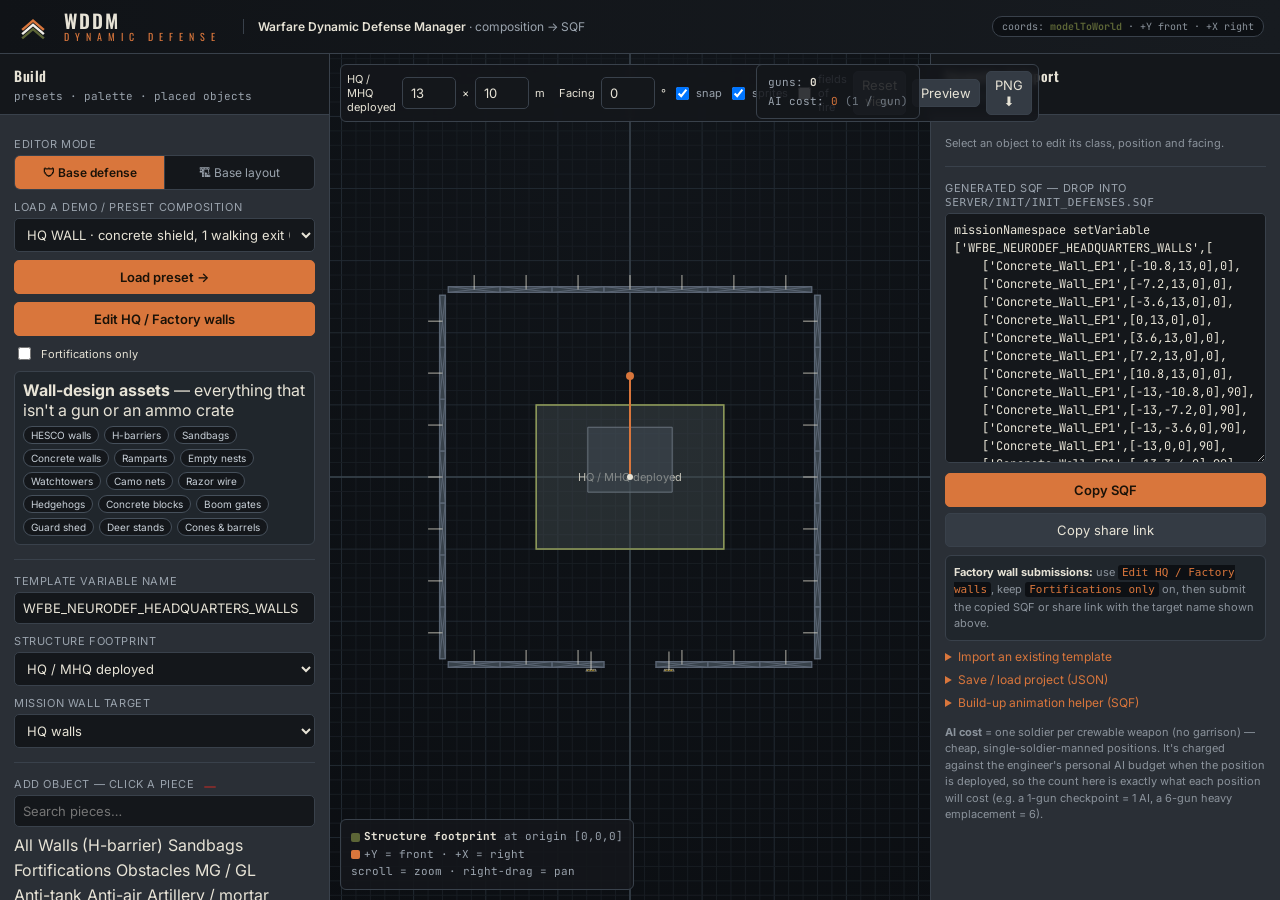
==== commit f91b4ca2: "fix: reset picker filter on editor mode switch" ====
--- a/index.html
+++ b/index.html
@@ -1348,6 +1348,7 @@
   renderPicker();
 }
 function setMode(m){
+  _pickCat='All'; _pickQ=''; if($('pickSearch')) $('pickSearch').value='';
   buildMode = (m==='base') ? 'base' : 'defense';
   $('modeDefense').classList.toggle('on', buildMode==='defense');
   $('modeBase').classList.toggle('on', buildMode==='base');
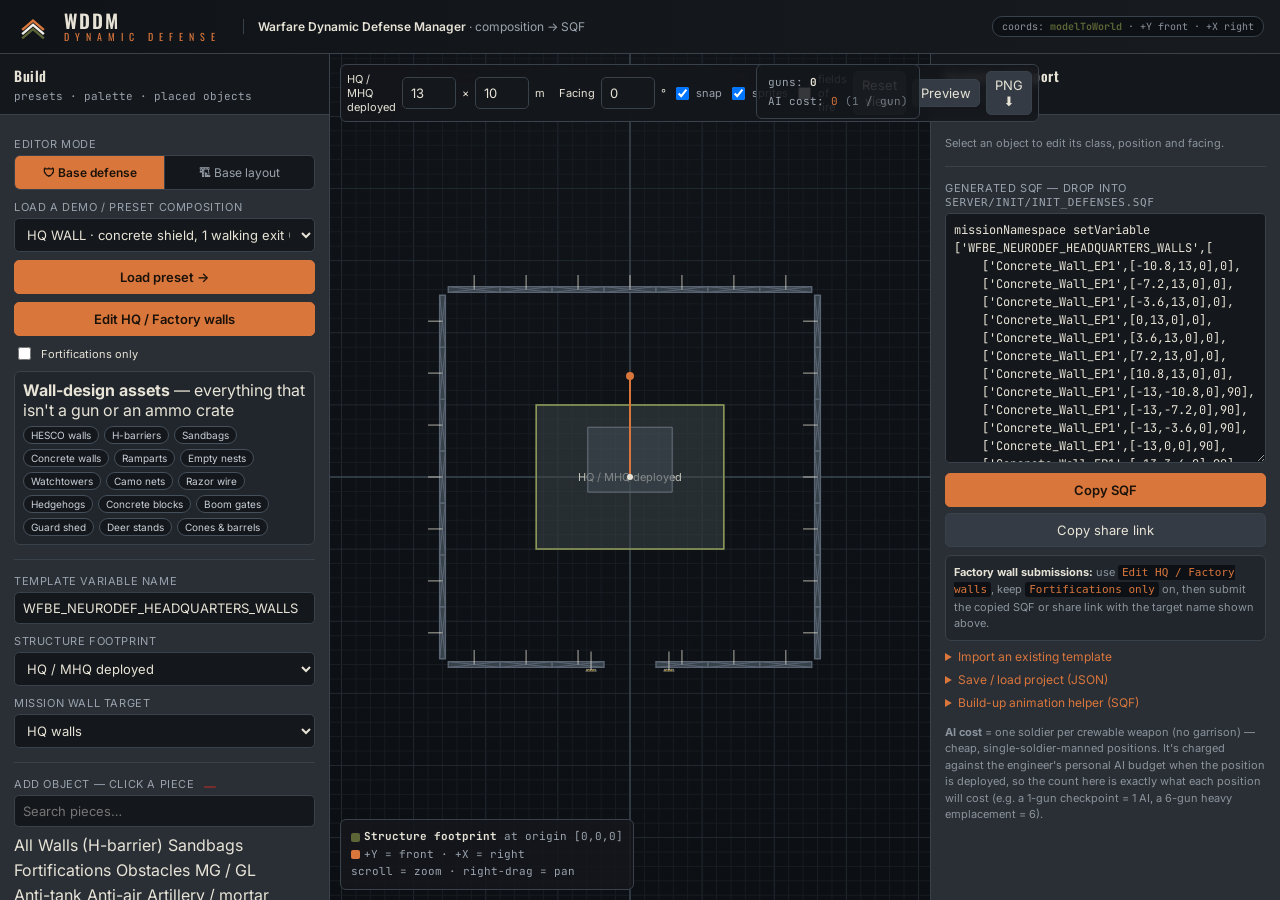
==== commit 9e817560: "feat: browse-all modal piece picker (shared tile/filter code)" ====
--- a/index.html
+++ b/index.html
@@ -381,6 +381,20 @@
         <b>AI cost</b> = one soldier per crewable weapon (no garrison) — cheap, single-soldier-manned positions.
         It's charged against the engineer's personal AI budget when the position is deployed, so the count here
         is exactly what each position will cost (e.g. a 1-gun checkpoint = 1 AI, a 6-gun heavy emplacement = 6).
+      </div>
+    </div>
+  </div>
+
+  <div class="modal-back" id="pickModalBack">
+    <div class="modal" role="dialog" aria-label="Browse pieces">
+      <div class="modal-head">
+        <h2>Browse pieces</h2>
+        <div class="pick-search" style="flex:1"><input id="pickModalSearch" type="text" placeholder="Search pieces…" autocomplete="off"></div>
+        <button class="x" id="pickModalClose" aria-label="Close">×</button>
+      </div>
+      <div class="modal-body">
+        <div class="modal-side" id="pickModalCats"></div>
+        <div class="modal-grid-wrap"><div id="pickModalGrid"></div></div>
       </div>
     </div>
   </div>
@@ -1651,7 +1665,22 @@
   _renderGrid($('pickGrid'), _filtered(), _pickCat==='All' && !_pickQ);
   if($('pickModalBack') && $('pickModalBack').classList.contains('open')) renderModal();
 }
-function renderModal(){}   // implemented in Task 2 (browse modal)
+function renderModal(){
+  const side=$('pickModalCats');
+  if(side){ side.innerHTML='';
+    ['All',...pickerCategories()].forEach(c=>{ const ch=document.createElement('span');
+      ch.className='chip'+(c===_pickCat?' on':''); ch.textContent=c;
+      ch.onclick=()=>{ _pickCat=c; renderPicker(); }; side.appendChild(ch); }); }
+  _renderGrid($('pickModalGrid'), _filtered(), _pickCat==='All' && !_pickQ);
+}
+function openBrowse(){ $('pickModalBack').classList.add('open'); renderModal(); $('pickModalSearch').focus(); }
+function closeBrowse(){ $('pickModalBack').classList.remove('open'); }
+$('browseAll').onclick=openBrowse;
+$('pickModalClose').onclick=closeBrowse;
+$('pickModalBack').addEventListener('click', e=>{ if(e.target===$('pickModalBack')) closeBrowse(); });
+$('pickModalSearch').addEventListener('input', ()=>{ _pickQ=$('pickModalSearch').value.trim();
+  const s=$('pickSearch'); if(s) s.value=_pickQ; renderPicker(); });
+document.addEventListener('keydown', e=>{ if(e.key==='Escape' && $('pickModalBack').classList.contains('open')) closeBrowse(); });
 renderPicker();            // boot — PAL/styleColors are now defined above
 
 /* Animation loop — repaints (~25 fps) only while a live radar sweep is on screen. */
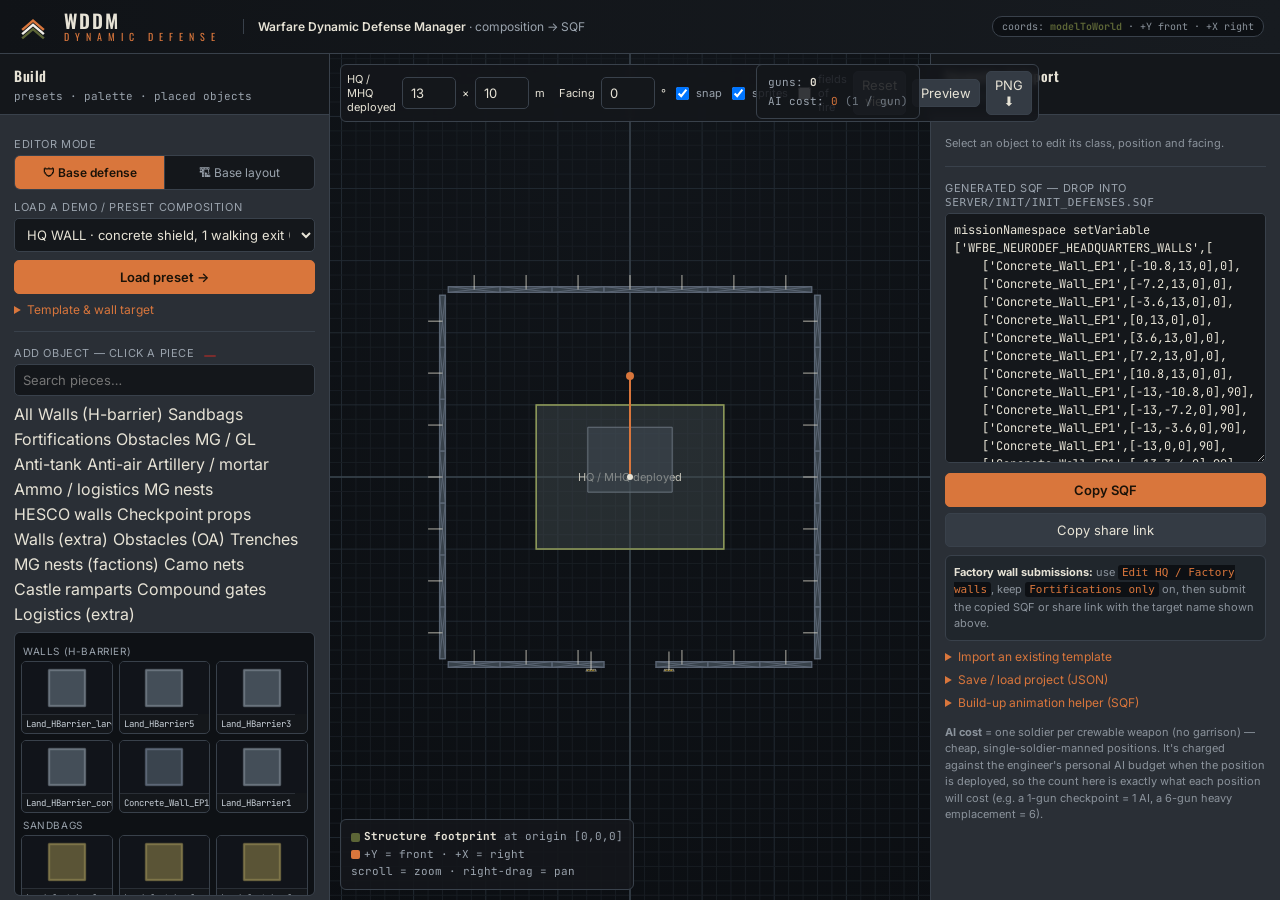
==== commit 1b036ed4: "refactor: left-panel IA — collapse advanced config, bound list heights Wrap defenseCtrlsA + tplName " ====
--- a/index.html
+++ b/index.html
@@ -60,7 +60,7 @@
   button.danger:hover{background:var(--danger);color:#fff}
   .row{display:flex;gap:8px}.row>*{flex:1}
   .btnbar{display:flex;gap:8px;flex-wrap:wrap;margin-top:10px}
-  .obj-list{list-style:none;margin:0;padding:0}
+  .obj-list{list-style:none;margin:0;padding:0;max-height:38vh;overflow:auto}
   .obj-list li{padding:7px 8px;border:1px solid var(--line);border-radius:5px;margin-bottom:6px;cursor:pointer;
     display:flex;justify-content:space-between;align-items:center;gap:6px;background:var(--gunmetal)}
   .obj-list li.sel{border-color:var(--orange);background:#1c1a14}
@@ -165,59 +165,61 @@
       <label>Load a demo / preset composition</label>
       <select id="preset"></select>
       <button class="primary" id="loadPreset" style="width:100%;margin-top:8px">Load preset →</button>
-      <div id="defenseCtrlsA">
-      <button class="primary" id="wallModeBtn" style="width:100%;margin-top:8px">Edit HQ / Factory walls</button>
-      <label class="inline-check" title="Filters the palette to empty fortification objects and blocks known guns/ammo while wall mode is active">
-        <input id="fortOnly" type="checkbox"> Fortifications only
-      </label>
-      <div class="modebox" id="wallModeInfo">
-        <b>Wall-design assets</b> — everything that isn't a gun or an ammo crate
-        <div class="asset-list">
-          <span>HESCO walls</span><span>H-barriers</span><span>Sandbags</span><span>Concrete walls</span>
-          <span>Ramparts</span><span>Empty nests</span><span>Watchtowers</span><span>Camo nets</span>
-          <span>Razor wire</span><span>Hedgehogs</span><span>Concrete blocks</span><span>Boom gates</span>
-          <span>Guard shed</span><span>Deer stands</span><span>Cones &amp; barrels</span>
+
+      <details id="tmplCfg" style="margin-top:8px">
+        <summary>Template &amp; wall target</summary>
+        <div id="defenseCtrlsA">
+        <button class="primary" id="wallModeBtn" style="width:100%;margin-top:8px">Edit HQ / Factory walls</button>
+        <label class="inline-check" title="Filters the palette to empty fortification objects and blocks known guns/ammo while wall mode is active">
+          <input id="fortOnly" type="checkbox"> Fortifications only
+        </label>
+        <div class="modebox" id="wallModeInfo">
+          <b>Wall-design assets</b> — everything that isn't a gun or an ammo crate
+          <div class="asset-list">
+            <span>HESCO walls</span><span>H-barriers</span><span>Sandbags</span><span>Concrete walls</span>
+            <span>Ramparts</span><span>Empty nests</span><span>Watchtowers</span><span>Camo nets</span>
+            <span>Razor wire</span><span>Hedgehogs</span><span>Concrete blocks</span><span>Boom gates</span>
+            <span>Guard shed</span><span>Deer stands</span><span>Cones &amp; barrels</span>
+          </div>
         </div>
-      </div>
-      </div><!-- /defenseCtrlsA -->
-
-      <div class="divider"></div>
-
-      <label>Template variable name</label>
-      <input id="tplName" type="text" value="WFBE_NEURODEF_BARRACKS_WALLS">
-
-      <div id="defenseCtrlsB">
-      <label style="margin-top:10px">Structure footprint</label>
-      <select id="structureType">
-        <option value="pad">Generic deploy pad</option>
-        <option value="hq">HQ / MHQ deployed</option>
-        <option value="barracks">Barracks</option>
-        <option value="light">Light Factory</option>
-        <option value="heavy">Heavy Factory</option>
-        <option value="aircraft">Aircraft Factory</option>
-        <option value="commandcenter">Command Center</option>
-        <option value="servicepoint">Service Point</option>
-        <option value="radar">Artillery Radar</option>
-        <option value="reserve">Reserve</option>
-        <option value="uav">UAV Terminal</option>
-      </select>
-
-      <label style="margin-top:10px">Mission wall target</label>
-      <select id="missionTarget">
-        <option value="custom">Custom / position template</option>
-        <option value="hq">HQ walls</option>
-        <option value="factory_all">All factory walls</option>
-        <option value="factory_barracks">Barracks walls</option>
-        <option value="factory_light">Light factory walls</option>
-        <option value="factory_heavy">Heavy factory walls</option>
-        <option value="factory_aircraft">Aircraft factory walls</option>
-        <option value="commandcenter">Command Center walls</option>
-        <option value="servicepoint">Service Point walls</option>
-        <option value="radar">Artillery Radar walls</option>
-        <option value="reserve">Reserve walls</option>
-        <option value="uav">UAV Terminal walls</option>
-      </select>
-      </div><!-- /defenseCtrlsB -->
+        </div><!-- /defenseCtrlsA -->
+
+        <label>Template variable name</label>
+        <input id="tplName" type="text" value="WFBE_NEURODEF_BARRACKS_WALLS">
+
+        <div id="defenseCtrlsB">
+        <label style="margin-top:10px">Structure footprint</label>
+        <select id="structureType">
+          <option value="pad">Generic deploy pad</option>
+          <option value="hq">HQ / MHQ deployed</option>
+          <option value="barracks">Barracks</option>
+          <option value="light">Light Factory</option>
+          <option value="heavy">Heavy Factory</option>
+          <option value="aircraft">Aircraft Factory</option>
+          <option value="commandcenter">Command Center</option>
+          <option value="servicepoint">Service Point</option>
+          <option value="radar">Artillery Radar</option>
+          <option value="reserve">Reserve</option>
+          <option value="uav">UAV Terminal</option>
+        </select>
+
+        <label style="margin-top:10px">Mission wall target</label>
+        <select id="missionTarget">
+          <option value="custom">Custom / position template</option>
+          <option value="hq">HQ walls</option>
+          <option value="factory_all">All factory walls</option>
+          <option value="factory_barracks">Barracks walls</option>
+          <option value="factory_light">Light factory walls</option>
+          <option value="factory_heavy">Heavy factory walls</option>
+          <option value="factory_aircraft">Aircraft factory walls</option>
+          <option value="commandcenter">Command Center walls</option>
+          <option value="servicepoint">Service Point walls</option>
+          <option value="radar">Artillery Radar walls</option>
+          <option value="reserve">Reserve walls</option>
+          <option value="uav">UAV Terminal walls</option>
+        </select>
+        </div><!-- /defenseCtrlsB -->
+      </details>
 
       <div class="divider"></div>
 
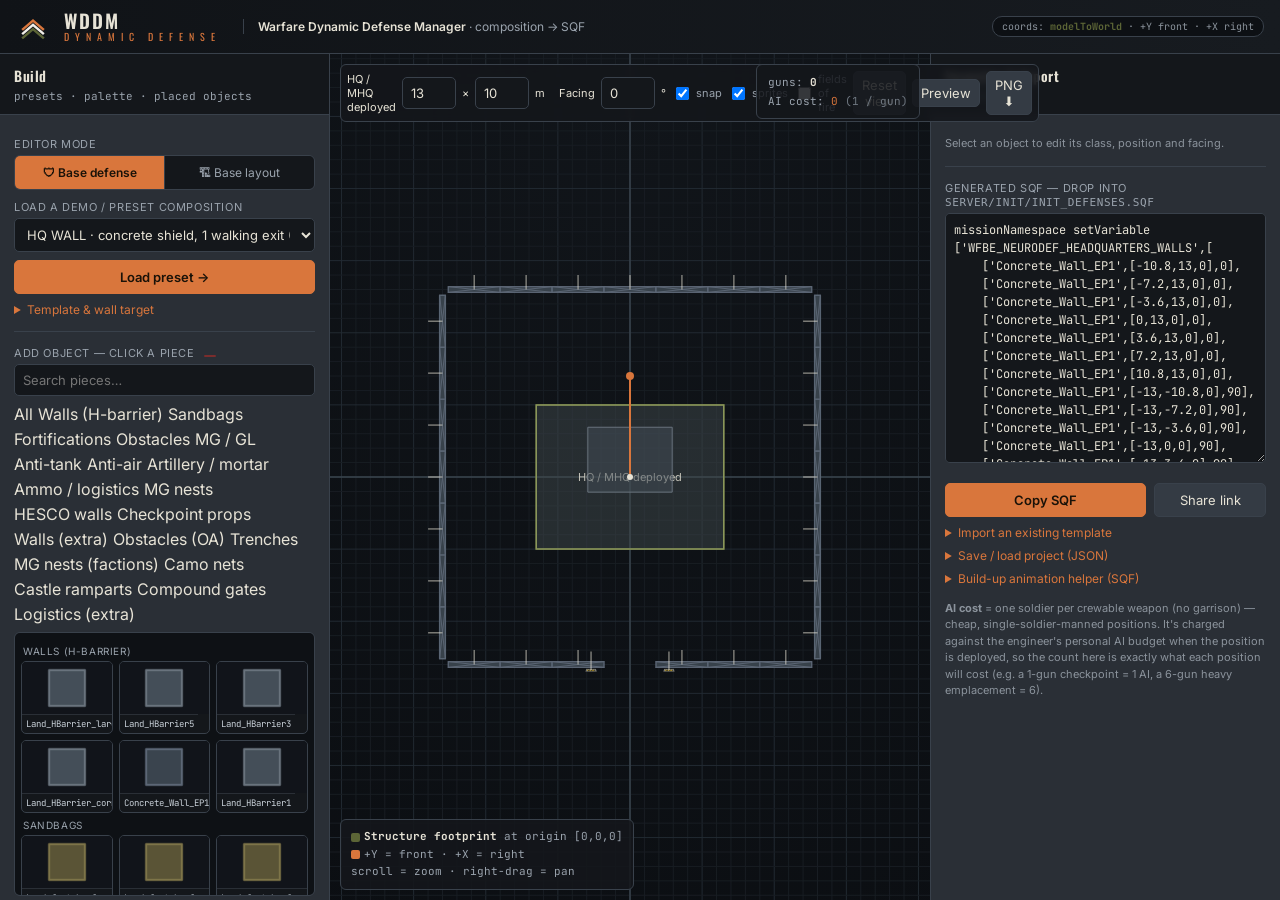
==== commit 048a79c5: "polish: group export actions, relocate factory-wall hint, trim hints" ====
--- a/index.html
+++ b/index.html
@@ -219,6 +219,9 @@
           <option value="uav">UAV Terminal walls</option>
         </select>
         </div><!-- /defenseCtrlsB -->
+        <div class="hint">
+          <b>Factory wall submissions:</b> keep <code>Fortifications only</code> on, then submit the copied SQF or share link with the target name shown above.
+        </div>
       </details>
 
       <div class="divider"></div>
@@ -238,10 +241,7 @@
       <ul class="obj-list" id="objList"></ul>
 
       <div class="hint">
-        Click an object on the canvas or list to select. Drag the body to move,
-        drag the handle to rotate. Arrow keys nudge (Shift = 1&nbsp;m).
-        <br><b>🛡 Base defense</b> designs walls &amp; emplacements around one structure;
-        <b>🏗 Base layout</b> plans the whole base — barracks, factories, radars — around the HQ.
+        Click an object on the canvas or list to select. Drag the body to move, drag the handle to rotate. Arrow keys nudge (Shift = 1&nbsp;m).
       </div>
     </div>
   </div>
@@ -314,11 +314,9 @@
 
       <label>Generated SQF — drop into <code>Server/Init/Init_Defenses.sqf</code></label>
       <textarea id="out" rows="13" readonly></textarea>
-      <button class="primary copybtn" id="copyBtn" style="width:100%">Copy SQF</button>
-      <button class="copybtn" id="shareBtn" style="width:100%;margin-top:6px" title="Copy a link that opens this exact layout — great for Discord">Copy share link</button>
-      <div class="hint modebox">
-        <b>Factory wall submissions:</b> use <code>Edit HQ / Factory walls</code>, keep <code>Fortifications only</code> on,
-        then submit the copied SQF or share link with the target name shown above.
+      <div class="btnbar">
+        <button class="primary copybtn" id="copyBtn" style="flex:2">Copy SQF</button>
+        <button class="copybtn" id="shareBtn" style="flex:1" title="Copy a link that opens this exact layout — great for Discord">Share link</button>
       </div>
 
       <details>
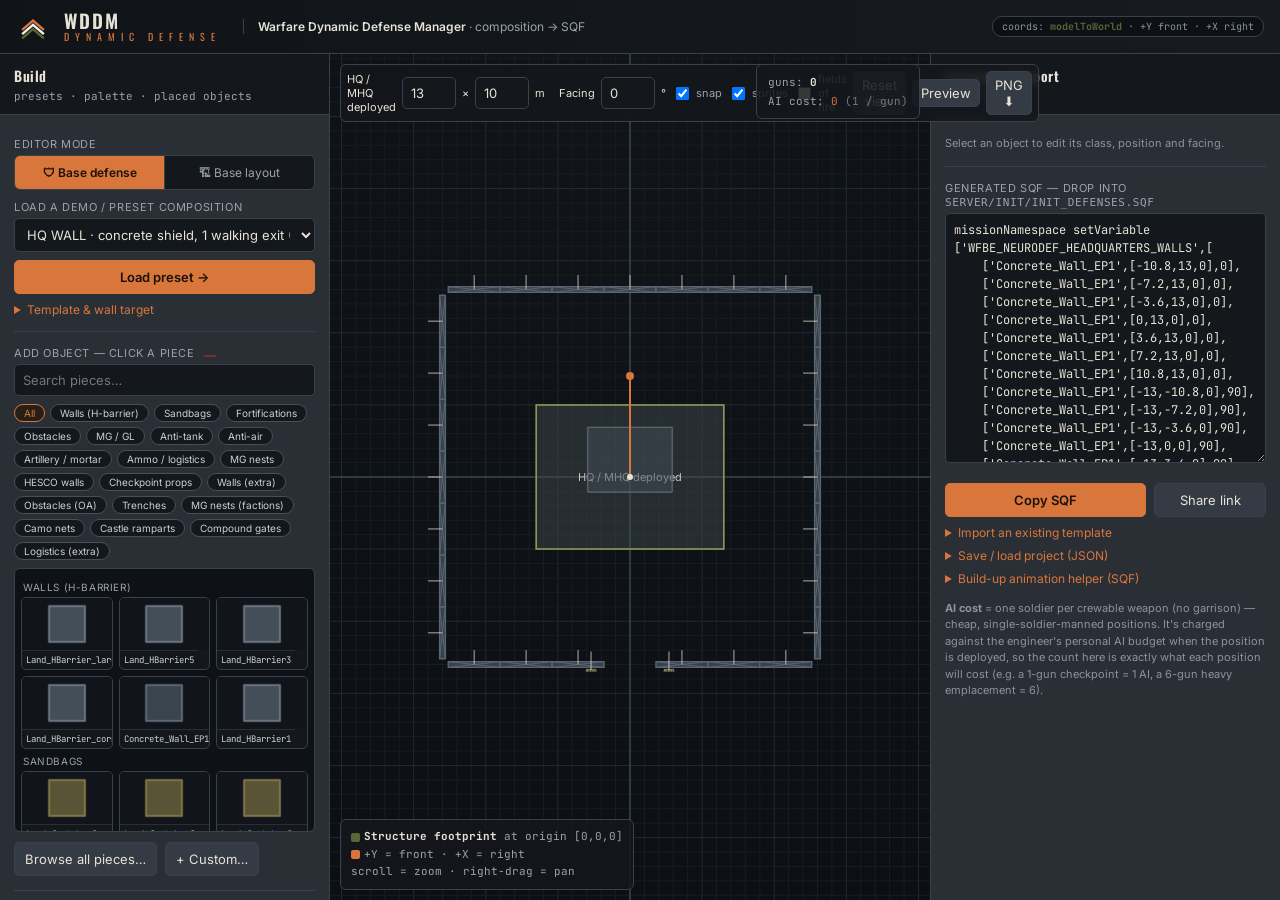
==== commit 64680743: "fix: style picker category chips (pill + active-state highlight)" ====
--- a/index.html
+++ b/index.html
@@ -103,6 +103,8 @@
   .pick-search{display:flex;align-items:center;gap:7px;margin-top:4px}
   .pick-search input{flex:1}
   .pick-cats{display:flex;flex-wrap:wrap;gap:5px;margin:8px 0}
+  .chip{display:inline-block;font-size:10px;border:1px solid #46505b;border-radius:10px;padding:2px 9px;color:#c8d0d8;background:#14171B}
+  .chip.on{border-color:var(--orange);color:var(--orange);background:#251f18}
   .pick-cats .chip{cursor:pointer}
   .pick-scroll{max-height:264px;overflow:auto;border:1px solid var(--line);border-radius:6px;padding:6px;background:#0e1115}
   .pick-cat-h{font-size:10px;text-transform:uppercase;letter-spacing:.6px;color:#9aa3ad;margin:6px 2px 4px}
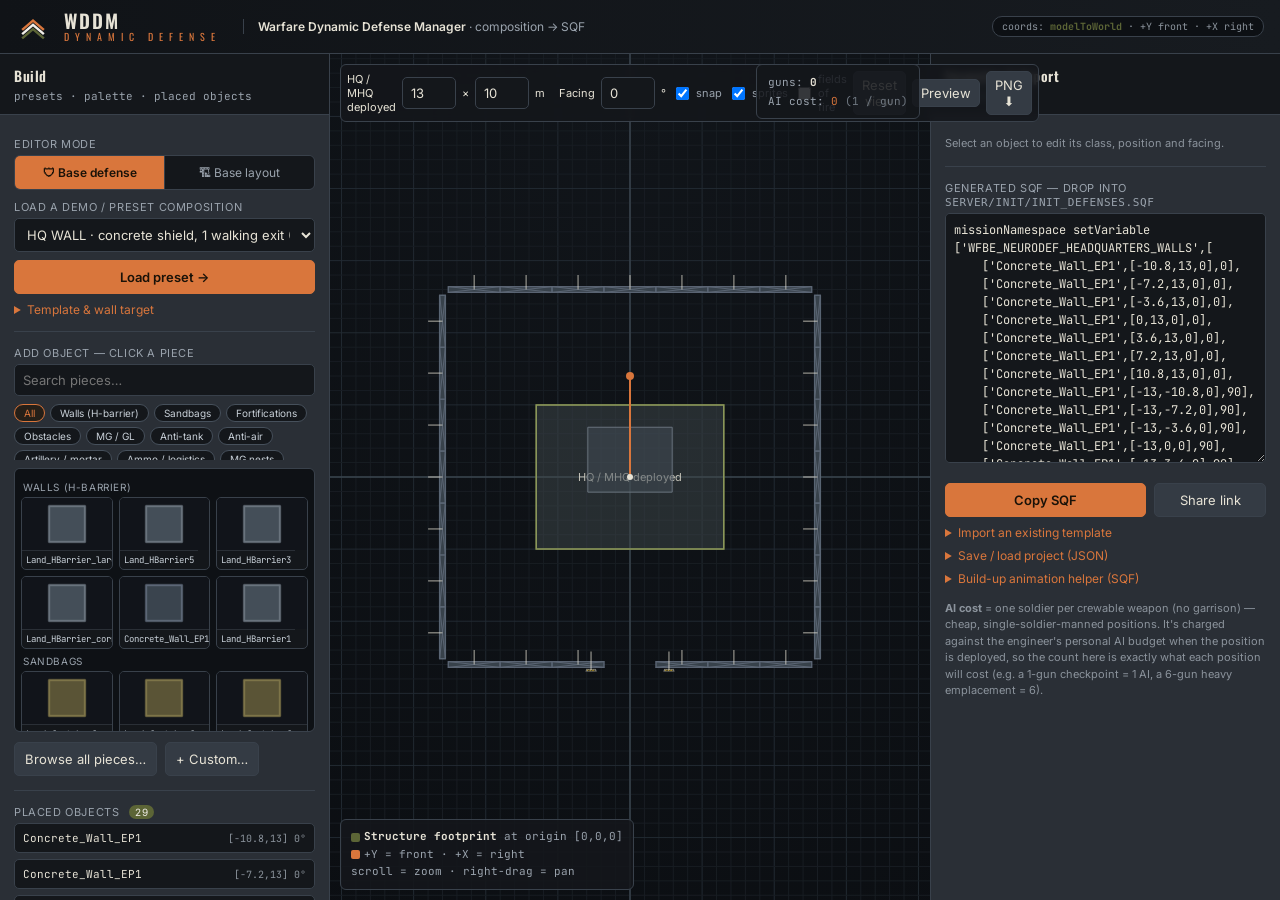
==== commit c39237c0: "polish: qa fixes — badge hide, search sync, chip overflow - auditBadge: hide element (not just clear" ====
--- a/index.html
+++ b/index.html
@@ -102,7 +102,7 @@
   ::-webkit-scrollbar-track{background:transparent}
   .pick-search{display:flex;align-items:center;gap:7px;margin-top:4px}
   .pick-search input{flex:1}
-  .pick-cats{display:flex;flex-wrap:wrap;gap:5px;margin:8px 0}
+  .pick-cats{display:flex;flex-wrap:wrap;gap:5px;margin:8px 0;max-height:56px;overflow-y:auto}
   .chip{display:inline-block;font-size:10px;border:1px solid #46505b;border-radius:10px;padding:2px 9px;color:#c8d0d8;background:#14171B}
   .chip.on{border-color:var(--orange);color:var(--orange);background:#251f18}
   .pick-cats .chip{cursor:pointer}
@@ -786,7 +786,7 @@
   if(!VALID_CLASSES.size) return;
   const bad = CATALOG.map(o=>o.cls).filter(c=>!VALID_CLASSES.has(c));
   if(bad.length){ console.warn('[WDDM] CATALOG classnames not in base-game config:', bad); }
-  const b=$('auditBadge'); if(b){ b.textContent = bad.length? `⚠ ${bad.length} unverified` : ''; b.title = bad.length ? bad.join(', ') : ''; }
+  const b=$('auditBadge'); if(b){ b.textContent = bad.length? `⚠ ${bad.length} unverified` : ''; b.title = bad.length ? bad.join(', ') : ''; b.style.display = bad.length ? '' : 'none'; }
 }
 /* Portrait layer — reference thumbnails from assets/img/<cls>.jpg. Used as the
    middle render layer (below real top-down sprites, above procedural glyphs) and
@@ -1875,7 +1875,7 @@
   if(FORT_ONLY_STRUCTURES.has(e.target.value)) setFortOnly(true);   // radar + factories: fortifications only, no gun defenses
   draw();});
 $('fortOnly').addEventListener('change',e=>setFortOnly(e.target.checked));
-$('pickSearch').addEventListener('input', ()=>{ _pickQ=$('pickSearch').value.trim(); renderPicker(); });
+$('pickSearch').addEventListener('input', ()=>{ _pickQ=$('pickSearch').value.trim(); if($('pickModalSearch')) $('pickModalSearch').value=_pickQ; renderPicker(); });
 $('snap').addEventListener('change',e=>snap=e.target.checked);
 $('useSprites').addEventListener('change',e=>{USE_SPRITES=e.target.checked;draw();});
 $('fofToggle').addEventListener('change',e=>{SHOW_FOF=e.target.checked;draw();});
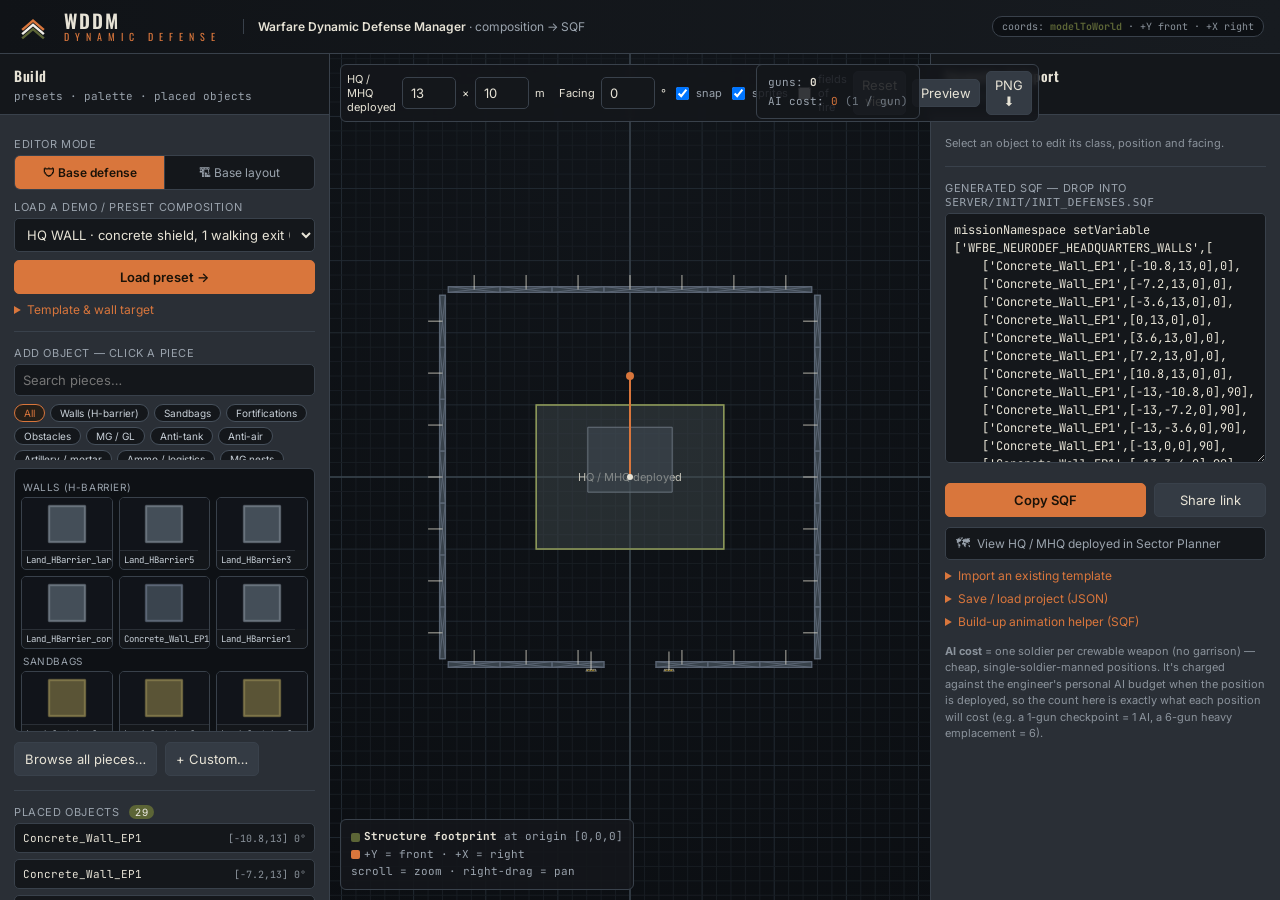
==== commit a86c68bf: "feat(a11y+ux): accessibility pass, uniform copy flash, Sector Planner deep-link Accessibility: - Can" ====
--- a/index.html
+++ b/index.html
@@ -130,9 +130,21 @@
   .modal-side .chip{cursor:pointer;text-align:left}
   .modal-grid-wrap{flex:1;overflow:auto;padding:10px}
   .modal .pick-grid{grid-template-columns:repeat(5,1fr)}
+  /* cross-tool deep-link button */
+  .xlink-btn{display:none;align-items:center;gap:7px;margin-top:10px;padding:8px 10px;
+    border:1px solid var(--line);border-radius:5px;background:var(--gunmetal);
+    color:#9aa3ad;font-size:12px;cursor:pointer;width:100%;text-align:left}
+  .xlink-btn:hover{border-color:var(--orange);color:var(--bone)}
+  .xlink-btn .xlink-icon{font-size:14px;line-height:1}
+  .xlink-btn.visible{display:flex}
+  /* live region for copy/share flash announcements */
+  .sr-only{position:absolute;width:1px;height:1px;padding:0;margin:-1px;overflow:hidden;clip:rect(0,0,0,0);white-space:nowrap;border:0}
 </style>
 </head>
 <body>
+
+<!-- Live region for copy/share announcements (screen reader) -->
+<div id="sr-announce" class="sr-only" aria-live="polite" aria-atomic="true"></div>
 
 <!-- ====== Brand bar ====== -->
 <div class="brandbar">
@@ -158,14 +170,14 @@
       <div class="sub">presets · palette · placed objects</div>
     </header>
     <div class="scroll">
-      <label>Editor mode</label>
-      <div class="segmented">
-        <button id="modeDefense" class="on" title="Design defenses, walls and emplacements around one structure">🛡 Base defense</button>
-        <button id="modeBase" title="Lay out a whole base — barracks, factories, radars — around the HQ">🏗 Base layout</button>
+      <label id="lbl-editormode">Editor mode</label>
+      <div class="segmented" role="group" aria-labelledby="lbl-editormode">
+        <button id="modeDefense" class="on" aria-pressed="true" title="Design defenses, walls and emplacements around one structure" aria-label="Base defense — design walls and emplacements around one structure">🛡 Base defense</button>
+        <button id="modeBase" aria-pressed="false" title="Lay out a whole base — barracks, factories, radars — around the HQ" aria-label="Base layout — lay out a whole base around the HQ">🏗 Base layout</button>
       </div>
 
-      <label>Load a demo / preset composition</label>
-      <select id="preset"></select>
+      <label for="preset">Load a demo / preset composition</label>
+      <select id="preset" aria-label="Select a preset composition"></select>
       <button class="primary" id="loadPreset" style="width:100%;margin-top:8px">Load preset →</button>
 
       <details id="tmplCfg" style="margin-top:8px">
@@ -186,11 +198,11 @@
         </div>
         </div><!-- /defenseCtrlsA -->
 
-        <label>Template variable name</label>
+        <label for="tplName">Template variable name</label>
         <input id="tplName" type="text" value="WFBE_NEURODEF_BARRACKS_WALLS">
 
         <div id="defenseCtrlsB">
-        <label style="margin-top:10px">Structure footprint</label>
+        <label for="structureType" style="margin-top:10px">Structure footprint</label>
         <select id="structureType">
           <option value="pad">Generic deploy pad</option>
           <option value="hq">HQ / MHQ deployed</option>
@@ -205,7 +217,7 @@
           <option value="uav">UAV Terminal</option>
         </select>
 
-        <label style="margin-top:10px">Mission wall target</label>
+        <label for="missionTarget" style="margin-top:10px">Mission wall target</label>
         <select id="missionTarget">
           <option value="custom">Custom / position template</option>
           <option value="hq">HQ walls</option>
@@ -228,8 +240,8 @@
 
       <div class="divider"></div>
 
-      <label>Add object — click a piece <span class="badge" id="auditBadge" style="background:#7a2d2d"></span></label>
-      <div class="pick-search"><input id="pickSearch" type="text" placeholder="Search pieces…" autocomplete="off"></div>
+      <label id="lbl-palette">Add object — click a piece <span class="badge" id="auditBadge" style="background:#7a2d2d"></span></label>
+      <div class="pick-search"><input id="pickSearch" type="text" placeholder="Search pieces…" autocomplete="off" aria-label="Search pieces" aria-controls="pickGrid"></div>
       <div class="pick-cats" id="pickCats"></div>
       <div class="pick-scroll" id="pickGrid"></div>
       <div class="btnbar">
@@ -250,7 +262,7 @@
 
   <!-- CENTRE: canvas -->
   <div class="stage">
-    <canvas id="cv"></canvas>
+    <canvas id="cv" role="img" aria-label="Defense composition canvas — drag objects to position, right-drag to pan, scroll to zoom"></canvas>
     <div class="toolbar">
       <span id="parentLabel">Deploy pad</span>
       <input id="pW" type="number" step="0.5" value="14" style="width:54px">×
@@ -289,16 +301,16 @@
     </header>
     <div class="scroll">
       <div id="inspector" style="display:none">
-        <label>Classname <span id="iClassWarn" class="warn" style="display:none" title="Not found in the Arma 2 base-game config">⚠ unknown</span></label>
-        <input id="iClass" type="text" list="classlist" autocomplete="off">
+        <label for="iClass">Classname <span id="iClassWarn" class="warn" style="display:none" title="Not found in the Arma 2 base-game config" aria-label="Warning: classname not found in Arma 2 base-game config">⚠ unknown</span></label>
+        <input id="iClass" type="text" list="classlist" autocomplete="off" aria-describedby="iClassWarn">
         <datalist id="classlist"></datalist>
         <img id="iThumb" alt="" style="display:none;max-width:100%;max-height:110px;margin:4px 0;border:1px solid #2a2f36;border-radius:4px;background:#11141a">
         <div class="grid3">
-          <div><label>X (right)</label><input id="iX" type="number" step="0.25"></div>
-          <div><label>Y (front)</label><input id="iY" type="number" step="0.25"></div>
-          <div><label>Z <span title="ignored" class="warn">⚠</span></label><input id="iZ" type="number" step="0.25"></div>
+          <div><label for="iX">X (right)</label><input id="iX" type="number" step="0.25"></div>
+          <div><label for="iY">Y (front)</label><input id="iY" type="number" step="0.25"></div>
+          <div><label for="iZ">Z <span title="Ignored — CreateDefenseTemplate flattens all objects to ground" class="warn">⚠</span></label><input id="iZ" type="number" step="0.25"></div>
         </div>
-        <label>Relative direction (stored value)</label>
+        <label for="iDir">Relative direction (stored value)</label>
         <input id="iDir" type="number" step="5">
         <div class="btnbar">
           <button id="dupBtn">Duplicate</button>
@@ -314,12 +326,17 @@
 
       <div class="divider"></div>
 
-      <label>Generated SQF — drop into <code>Server/Init/Init_Defenses.sqf</code></label>
-      <textarea id="out" rows="13" readonly></textarea>
+      <label for="out">Generated SQF — drop into <code>Server/Init/Init_Defenses.sqf</code></label>
+      <textarea id="out" rows="13" readonly aria-label="Generated SQF output"></textarea>
       <div class="btnbar">
         <button class="primary copybtn" id="copyBtn" style="flex:2">Copy SQF</button>
         <button class="copybtn" id="shareBtn" style="flex:1" title="Copy a link that opens this exact layout — great for Discord">Share link</button>
       </div>
+
+      <button class="xlink-btn" id="xlinkSectorBtn" title="Open Sector Planner to see how this structure type sits in the wider sector map">
+        <span class="xlink-icon">&#x1F5FA;</span>
+        <span id="xlinkSectorLabel">View in Sector Planner</span>
+      </button>
 
       <details>
         <summary>Import an existing template</summary>
@@ -387,12 +404,12 @@
     </div>
   </div>
 
-  <div class="modal-back" id="pickModalBack">
-    <div class="modal" role="dialog" aria-label="Browse pieces">
+  <div class="modal-back" id="pickModalBack" role="presentation">
+    <div class="modal" role="dialog" aria-modal="true" aria-labelledby="pickModalTitle" id="pickModalDialog">
       <div class="modal-head">
-        <h2>Browse pieces</h2>
-        <div class="pick-search" style="flex:1"><input id="pickModalSearch" type="text" placeholder="Search pieces…" autocomplete="off"></div>
-        <button class="x" id="pickModalClose" aria-label="Close">×</button>
+        <h2 id="pickModalTitle">Browse pieces</h2>
+        <div class="pick-search" style="flex:1"><input id="pickModalSearch" type="text" placeholder="Search pieces…" autocomplete="off" aria-label="Search pieces in browser"></div>
+        <button class="x" id="pickModalClose" aria-label="Close browse dialog">×</button>
       </div>
       <div class="modal-body">
         <div class="modal-side" id="pickModalCats"></div>
@@ -1368,6 +1385,8 @@
   buildMode = (m==='base') ? 'base' : 'defense';
   $('modeDefense').classList.toggle('on', buildMode==='defense');
   $('modeBase').classList.toggle('on', buildMode==='base');
+  $('modeDefense').setAttribute('aria-pressed', buildMode==='defense' ? 'true' : 'false');
+  $('modeBase').setAttribute('aria-pressed', buildMode==='base' ? 'true' : 'false');
   $('defenseCtrlsA').style.display = buildMode==='defense' ? '' : 'none';
   $('defenseCtrlsB').style.display = buildMode==='defense' ? '' : 'none';
   if(buildMode==='base'){
@@ -1379,7 +1398,7 @@
   } else {
     setStructure(structureType, false);                    // restore the structure label
   }
-  renderPicker(); syncUI(); draw();
+  renderPicker(); syncUI(); draw(); updateXLink();
 }
 $('modeDefense').onclick=()=>setMode('defense');
 $('modeBase').onclick=()=>setMode('base');
@@ -1675,14 +1694,36 @@
       ch.onclick=()=>{ _pickCat=c; renderPicker(); }; side.appendChild(ch); }); }
   _renderGrid($('pickModalGrid'), _filtered(), _pickCat==='All' && !_pickQ);
 }
-function openBrowse(){ $('pickModalBack').classList.add('open'); renderModal(); $('pickModalSearch').focus(); }
-function closeBrowse(){ $('pickModalBack').classList.remove('open'); }
+let _browseOpener = null;   // element that triggered openBrowse — focus returns here on close
+function openBrowse(){
+  _browseOpener = document.activeElement;
+  $('pickModalBack').classList.add('open');
+  renderModal();
+  $('pickModalSearch').focus();
+}
+function closeBrowse(){
+  $('pickModalBack').classList.remove('open');
+  if(_browseOpener && typeof _browseOpener.focus === 'function') _browseOpener.focus();
+  _browseOpener = null;
+}
+/* Focus trap inside the modal — Tab cycles only within focusable modal children */
+$('pickModalDialog').addEventListener('keydown', e=>{
+  if(e.key !== 'Tab') return;
+  const focusable = Array.from($('pickModalDialog').querySelectorAll(
+    'button,input,select,textarea,[tabindex]:not([tabindex="-1"])'));
+  if(!focusable.length) return;
+  const first = focusable[0], last = focusable[focusable.length-1];
+  if(e.shiftKey){ if(document.activeElement===first){ e.preventDefault(); last.focus(); } }
+  else { if(document.activeElement===last){ e.preventDefault(); first.focus(); } }
+});
 $('browseAll').onclick=openBrowse;
 $('pickModalClose').onclick=closeBrowse;
 $('pickModalBack').addEventListener('click', e=>{ if(e.target===$('pickModalBack')) closeBrowse(); });
 $('pickModalSearch').addEventListener('input', ()=>{ _pickQ=$('pickModalSearch').value.trim();
   const s=$('pickSearch'); if(s) s.value=_pickQ; renderPicker(); });
-document.addEventListener('keydown', e=>{ if(e.key==='Escape' && $('pickModalBack').classList.contains('open')) closeBrowse(); });
+document.addEventListener('keydown', e=>{
+  if(e.key==='Escape' && $('pickModalBack').classList.contains('open')){ e.preventDefault(); closeBrowse(); }
+});
 renderPicker();            // boot — PAL/styleColors are now defined above
 
 /* Animation loop — repaints (~25 fps) only while a live radar sweep is on screen. */
@@ -1859,7 +1900,7 @@
     $('cWpnLabel').textContent='guns'; $('cAILabel').textContent='AI cost';
     $('cWpn').textContent=wpns; $('cAI').textContent=ai; $('cAInote').textContent='(1 / gun)';
   }
-  buildOut();
+  buildOut(); updateXLink();
 }
 ['iX','iY','iZ','iDir','iClass'].forEach(id=>$(id).addEventListener('input',()=>{ const o=objs.find(x=>x.id===sel); if(!o)return;
   o.cls=$('iClass').value.trim(); o.x=parseFloat($('iX').value)||0; o.y=parseFloat($('iY').value)||0; o.z=parseFloat($('iZ').value)||0; o.dir=((parseFloat($('iDir').value)||0)%360+360)%360; draw(); }));
@@ -1873,7 +1914,7 @@
 $('pD').addEventListener('input',e=>{parentD=parseFloat(e.target.value)||2;draw();});
 $('structureType').addEventListener('change',e=>{setStructure(e.target.value,true);
   if(FORT_ONLY_STRUCTURES.has(e.target.value)) setFortOnly(true);   // radar + factories: fortifications only, no gun defenses
-  draw();});
+  draw(); updateXLink();});
 $('fortOnly').addEventListener('change',e=>setFortOnly(e.target.checked));
 $('pickSearch').addEventListener('input', ()=>{ _pickQ=$('pickSearch').value.trim(); if($('pickModalSearch')) $('pickModalSearch').value=_pickQ; renderPicker(); });
 $('snap').addEventListener('change',e=>snap=e.target.checked);
@@ -1938,8 +1979,12 @@
   if(!objs.length){ $('out').value=names.map(name=>`missionNamespace setVariable ['${name}',[]];`).join('\n\n'); return; }
   const lines=objs.map(o=>`    ['${o.cls}',[${fmt(o.x)},${fmt(o.y)},${fmt(o.z)}],${fmt(o.dir)}]`);
   $('out').value=names.map(name=>`missionNamespace setVariable ['${name}',[\n${lines.join(',\n')}\n]];`).join('\n\n'); }
-$('copyBtn').onclick=()=>{ navigator.clipboard.writeText($('out').value).then(()=>{ $('copyBtn').textContent='Copied ✓'; setTimeout(()=>$('copyBtn').textContent='Copy SQF',1200); }); };
-$('copyAnimBtn').onclick=()=>{ navigator.clipboard.writeText($('animHelper').value).then(()=>{ $('copyAnimBtn').textContent='Copied ✓'; setTimeout(()=>$('copyAnimBtn').textContent='Copy helper',1200); }); };
+function flashBtn(btn, resetLabel, msg){
+  btn.textContent='Copied ✓'; announce(msg||'Copied to clipboard');
+  setTimeout(()=>{ btn.textContent=resetLabel; },1200);
+}
+$('copyBtn').onclick=()=>{ navigator.clipboard.writeText($('out').value).then(()=>flashBtn($('copyBtn'),'Copy SQF','SQF copied to clipboard')); };
+$('copyAnimBtn').onclick=()=>{ navigator.clipboard.writeText($('animHelper').value).then(()=>flashBtn($('copyAnimBtn'),'Copy helper','Build-up helper copied to clipboard')); };
 
 /* ---------- Shareable layout links (Component 4) ----------
    Whole composition encoded in the URL hash (#d=base64url(JSON)). Client-only:
@@ -1964,20 +2009,50 @@
   sel=null; syncUI(); draw(); return true;
 }
 function toast(msg){ let t=document.getElementById('_toast');
-  if(!t){ t=document.createElement('div'); t.id='_toast';
+  if(!t){ t=document.createElement('div'); t.id='_toast'; t.setAttribute('role','status'); t.setAttribute('aria-live','polite');
     t.style.cssText='position:fixed;left:50%;top:14px;transform:translateX(-50%);background:#2A2F36;border:1px solid #5C6536;color:#E7E3D6;font:13px Inter,system-ui,sans-serif;padding:8px 14px;border-radius:6px;z-index:99;box-shadow:0 4px 14px rgba(0,0,0,.45);pointer-events:none';
     document.body.appendChild(t); }
   t.textContent=msg; t.style.transition='none'; t.style.opacity='1';
   clearTimeout(t._h); t._h=setTimeout(()=>{ t.style.transition='opacity .5s'; t.style.opacity='0'; },2000);
 }
+function announce(msg){ const el=$('sr-announce'); if(el){ el.textContent=''; setTimeout(()=>{ el.textContent=msg; },50); } }
 $('shareBtn').onclick=()=>{
   let url; try{ url=`${location.origin}${location.pathname}#d=${b64u.enc(projectData())}`; }
   catch(e){ toast('Could not build link'); return; }
   if(url.length>1900) toast('Heads up: long layout — link may be large');
   navigator.clipboard.writeText(url).then(
-    ()=>{ $('shareBtn').textContent='Link copied ✓'; setTimeout(()=>$('shareBtn').textContent='Copy share link',1400); },
+    ()=>flashBtn($('shareBtn'),'Share link','Share link copied to clipboard'),
     ()=>{ toast('Clipboard blocked — copy from the address bar'); location.hash='d='+b64u.enc(projectData()); }
   );
+};
+
+/* ---------- Cross-tool deep-link: "View in Sector Planner" ----------
+   Shows when a non-pad structure type is selected in defense mode.
+   Passes the structure type via localStorage (the existing handoff pattern
+   used across the Miksuu Warfare Tools suite) then opens the Sector Planner.
+   Sector Planner reads wddm_structure on load to pre-highlight matching towns. */
+function updateXLink(){
+  const btn = $('xlinkSectorBtn');
+  const lbl = $('xlinkSectorLabel');
+  if(!btn) return;
+  const showLink = (buildMode === 'defense' && structureType !== 'pad');
+  btn.classList.toggle('visible', showLink);
+  if(showLink){
+    const s = STRUCTURES[structureType];
+    if(lbl) lbl.textContent = `View ${s ? s.label : structureType} in Sector Planner`;
+    btn.title = `Open Sector Planner to see where ${s ? s.label : structureType} buildings sit in the sector map`;
+  }
+}
+$('xlinkSectorBtn').onclick = ()=>{
+  try{
+    localStorage.setItem('wddm_structure', JSON.stringify({
+      type: structureType,
+      label: (STRUCTURES[structureType]||{}).label || structureType,
+      tpl: $('tplName').value.trim(),
+      ts: Date.now()
+    }));
+  }catch(e){}
+  window.open('https://rayswaynl.github.io/sector-planner/', '_blank', 'noopener');
 };
 function loadFromHash(){ const h=location.hash||''; if(h.indexOf('#d=')!==0) return false;
   try{ if(loadProject(b64u.dec(h.slice(3)))){ toast('Loaded layout from link'); return true; } }catch(e){}
